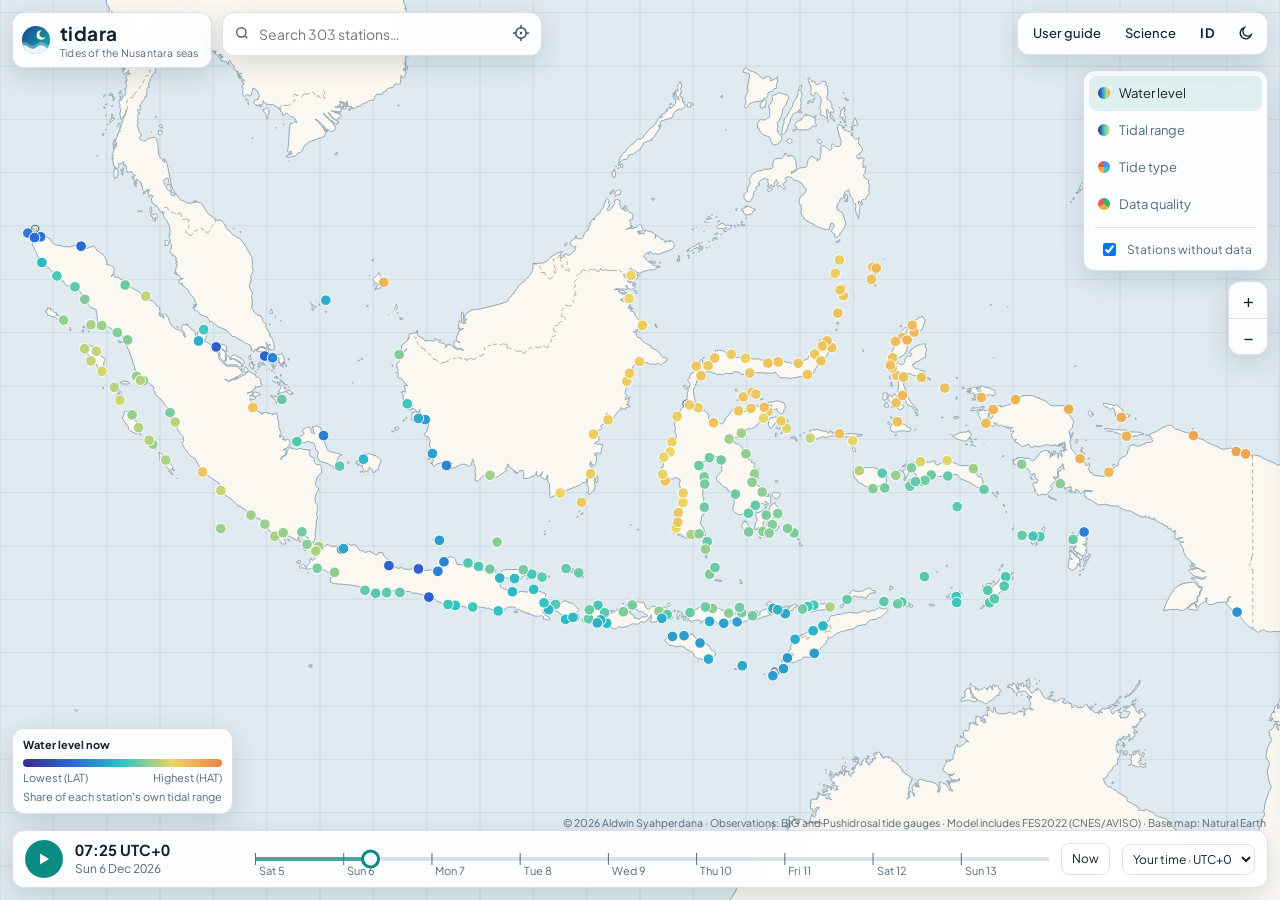
==== index.html @ 3667609e "Beta: Kuala Jelai position, river-mouth notes, beta banner - Kuala Jelai (KLJL): move from 8.287S 11" ====
<!DOCTYPE html>
<html lang="en">
<head>
<meta charset="utf-8">
<meta name="viewport" content="width=device-width, initial-scale=1, viewport-fit=cover">
<title>Tidara Tide Map</title>
<meta name="description" content="Tidara: interactive tide predictions for 303 Indonesian tide gauge stations.">
<link rel="icon" href="assets/logo.svg" type="image/svg+xml">
<script src="assets/prefs.js"></script>
<link rel="preconnect" href="https://fonts.googleapis.com">
<link rel="preconnect" href="https://fonts.gstatic.com" crossorigin>
<link href="https://fonts.googleapis.com/css2?family=Plus+Jakarta+Sans:wght@400;500;600;700&display=swap" rel="stylesheet">
<style>
:root {
  /* Sea chart in two lights: day (pale sea, warm paper land) and night (deep navy). Full-bleed map, floating glass
     controls, a right drawer (bottom sheet on phones) for the selected station, a timeline along the bottom edge. */
  --sea: #dfeaf1; --land: #fbf8f1; --coast: #93a9b6; --border: rgba(150,120,80,.6); --grid: rgba(60,90,110,.10);
  --glass: rgba(255,255,255,0.9); --ink: #13212b; --muted: #556b78; --line: rgba(60,90,110,0.18);
  --accent: #0b8c83; --accent-ink: #ffffff; --soft: rgba(11,140,131,.12); --field: rgba(255,255,255,.8);
  --label-bg: rgba(255,255,255,.86); --label-ink: #13212b; --mark-edge: rgba(255,255,255,.95); --hw: #1f6fd1; --lw: #c0621d;
  --menu: #ffffff; --shadow: 0 8px 26px rgba(30,60,80,.16);
  --font: "Plus Jakarta Sans", system-ui, -apple-system, "Segoe UI", Roboto, sans-serif;
  color-scheme: light;
}
:root[data-theme="dark"] {
  --sea: #071520; --land: #142430; --coast: #35525f; --border: rgba(160,140,110,.55); --grid: rgba(142,165,178,.08);
  --glass: rgba(10,24,34,0.86); --ink: #e6f0f4; --muted: #8ea5b2; --line: rgba(142,165,178,0.22);
  --accent: #45d0c3; --accent-ink: #062026; --soft: rgba(69,208,195,.15); --field: rgba(0,0,0,.25);
  --label-bg: rgba(7,21,32,.74); --label-ink: #e6f0f4; --mark-edge: rgba(7,21,32,.85); --hw: #7cc4ff; --lw: #f6a96b;
  --menu: #0d1d28; --shadow: 0 8px 30px rgba(0,0,0,.35);
  color-scheme: dark;
}
* { box-sizing: border-box; }
html, body { height: 100%; margin: 0; overflow: hidden; background: var(--sea); color: var(--ink); font: 14px/1.45 var(--font); -webkit-font-smoothing: antialiased; }
button, input, select { font: inherit; color: inherit; }
button { cursor: pointer; }
select option { background: var(--menu); color: var(--ink); }
:focus-visible { outline: 2px solid var(--accent); outline-offset: 2px; }
.num { font-variant-numeric: tabular-nums; }
#map { position: fixed; inset: 0; width: 100%; height: 100%; touch-action: none; cursor: grab; display: block; }
#map.drag { cursor: grabbing; }
.glass { background: var(--glass); backdrop-filter: blur(10px); -webkit-backdrop-filter: blur(10px); border: 1px solid var(--line); border-radius: 12px; box-shadow: var(--shadow); }

.top { position: fixed; top: calc(12px + env(safe-area-inset-top)); left: 12px; right: 12px; display: flex; gap: 10px; align-items: flex-start; pointer-events: none; z-index: 5; }
.top > * { pointer-events: auto; }
.brand { display: flex; align-items: center; gap: 9px; padding: 7px 12px 7px 8px; text-decoration: none; color: var(--ink); }
.brand img { width: 30px; height: 30px; }
.brand b { font-size: 19px; letter-spacing: .02em; font-weight: 700; }
.brand small { display: block; font-size: 10.5px; color: var(--muted); margin-top: -3px; letter-spacing: .02em; }
.search { position: relative; width: min(320px, 100%); }
.search input { width: 100%; padding: 11px 12px 11px 36px; border-radius: 12px; border: 1px solid var(--line); background: var(--glass); backdrop-filter: blur(10px); box-shadow: var(--shadow); }
.search > svg { position: absolute; left: 12px; top: 13px; opacity: .7; z-index: 1; pointer-events: none; }
.search input { padding-right: 42px; }
.cbtn { position: absolute; right: 6px; top: 6px; width: 30px; height: 30px; border: 0; border-radius: 8px; background: none; display: grid; place-items: center; color: var(--ink); opacity: .8; z-index: 2; }
.cbtn:hover, .cbtn[aria-expanded="true"] { background: var(--soft); opacity: 1; }
.coordbox { position: absolute; top: 46px; left: 0; width: min(350px, calc(100vw - 24px)); padding: 12px; z-index: 6; }
.coordbox[hidden] { display: none; }
.top.copen { z-index: 8; }
.chead { display: flex; align-items: center; gap: 8px; margin-bottom: 8px; } .chead b { font-size: 14px; }
.chead .x { width: 28px; height: 28px; font-size: 14px; }
.cseg { display: grid; grid-template-columns: repeat(4, 1fr); gap: 2px; padding: 3px; border-radius: 10px; background: var(--soft); margin-bottom: 8px; }
.cseg button { border: 0; background: none; padding: 6px 4px; border-radius: 7px; font-size: 12.5px; font-weight: 500; color: var(--ink); }
.cseg button.on { background: var(--glass); box-shadow: 0 1px 3px rgba(0,0,0,.15); font-weight: 600; }
.crow { display: grid; grid-template-columns: 82px 1fr; align-items: center; gap: 8px; margin: 6px 0; }
.crow > span { font-size: 12.5px; color: var(--muted); }
.crow input, .crow select { padding: 7px 8px; border-radius: 8px; border: 1px solid var(--line); background: var(--field); color: var(--ink); min-width: 0; font-variant-numeric: tabular-nums; }
.cparts { display: flex; align-items: center; gap: 4px; min-width: 0; } .cparts i { font-style: normal; color: var(--muted); }
#cPrev { margin: 8px 0 10px; line-height: 1.55; font-variant-numeric: tabular-nums; } #cPrev:empty { display: none; }
.cerr { color: #c0392b; } :root[data-theme="dark"] .cerr { color: #ff8f8f; }
.coordbox .btn { width: 100%; }
.results { position: absolute; top: 46px; left: 0; right: 0; max-height: 50vh; overflow: auto; padding: 4px; display: none; }
.results.show { display: block; }
.results button { display: flex; justify-content: space-between; gap: 8px; width: 100%; text-align: left; padding: 8px 10px; border: 0; background: none; border-radius: 8px; }
.results button:hover, .results button.on { background: var(--soft); }
.results small { color: var(--muted); white-space: nowrap; }
.spacer { flex: 1; }
.nav { display: flex; gap: 2px; padding: 4px; align-items: center; }
.nav a, .nav button { color: var(--ink); text-decoration: none; padding: 7px 11px; border-radius: 8px; font-weight: 500; font-size: 13px; border: 0; background: none; }
.nav a:hover, .nav button:hover { background: var(--soft); }
.nav .js-lang { font-weight: 700; letter-spacing: .04em; min-width: 38px; }
.nav .js-theme { display: grid; place-items: center; padding: 7px 9px; }

.layers { position: fixed; right: 12px; top: calc(70px + env(safe-area-inset-top)); display: flex; flex-direction: column; gap: 2px; padding: 5px; z-index: 4; transition: right .25s ease; }
.layers button { display: flex; align-items: center; gap: 9px; border: 0; background: none; padding: 8px 12px 8px 9px; border-radius: 8px; font-size: 13px; text-align: left; color: var(--muted); }
.layers button.on { color: var(--ink); background: var(--soft); }
.layers button i { width: 12px; height: 12px; border-radius: 50%; flex: none; }
.layers .sep { height: 1px; background: var(--line); margin: 4px 6px; }
.layers label { display: flex; align-items: center; gap: 8px; padding: 6px 10px; font-size: 12px; color: var(--muted); cursor: pointer; }
.zoom { position: fixed; right: 12px; display: flex; flex-direction: column; z-index: 4; overflow: hidden; transition: right .25s ease; }
.zoom button { width: 38px; height: 36px; border: 0; background: none; font-size: 18px; }
.zoom button + button { border-top: 1px solid var(--line); }
body.p-open .layers, body.p-open .zoom { right: 464px; }

.legend { position: fixed; left: 12px; bottom: calc(86px + env(safe-area-inset-bottom)); padding: 8px 10px; z-index: 4; font-size: 11px; min-width: 210px; }
.legend .ramp { height: 8px; border-radius: 4px; margin: 6px 0 3px; }
.legend .ends { display: flex; justify-content: space-between; color: var(--muted); gap: 8px; }
.legend .cats { display: grid; gap: 4px; margin-top: 6px; }
.legend .cats span { display: flex; align-items: center; gap: 7px; }
.legend .cats i { width: 10px; height: 10px; border-radius: 50%; }
.timeline { position: fixed; left: 12px; right: 12px; bottom: calc(12px + env(safe-area-inset-bottom)); display: flex; align-items: center; gap: 12px; padding: 9px 12px; z-index: 4; }
.play { width: 38px; height: 38px; border-radius: 50%; border: 0; background: var(--accent); color: var(--accent-ink); display: grid; place-items: center; flex: none; }
.tl-time { min-width: 168px; line-height: 1.2; }
.tl-time b { display: block; font-size: 15px; }
.tl-time span { color: var(--muted); font-size: 12px; }
.track { position: relative; flex: 1; height: 38px; touch-action: none; cursor: pointer; }
.track canvas { width: 100%; height: 100%; display: block; }
.tl-tz { border: 1px solid var(--line); background: transparent; border-radius: 8px; padding: 6px 6px; font-size: 12px; max-width: 190px; }
.now-btn { border: 1px solid var(--line); background: transparent; border-radius: 8px; padding: 6px 10px; font-size: 12px; }
.attrib { position: fixed; right: 14px; bottom: calc(70px + env(safe-area-inset-bottom)); font-size: 10.5px; color: var(--muted); z-index: 3; text-align: right; pointer-events: none; }
.tip { position: fixed; pointer-events: none; padding: 7px 10px; font-size: 12px; z-index: 6; display: none; white-space: nowrap; }
.tip b { display: block; font-size: 13px; }

.panel { position: fixed; top: calc(68px + env(safe-area-inset-top)); right: 12px; bottom: calc(76px + env(safe-area-inset-bottom)); width: 440px; z-index: 7; display: flex; flex-direction: column; transform: translateX(calc(100% + 24px)); transition: transform .25s ease; }
.panel.open { transform: none; }
.panel .grip { display: none; }
.p-head { padding: 14px 16px 10px; border-bottom: 1px solid var(--line); display: flex; gap: 10px; align-items: flex-start; }
.p-head h2 { margin: 0; font-size: 19px; line-height: 1.2; text-wrap: balance; }
.p-head .sub { color: var(--muted); font-size: 12.5px; margin-top: 2px; }
.chips { display: flex; flex-wrap: wrap; gap: 6px; margin-top: 8px; }
.chip { font-size: 11.5px; padding: 3px 8px; border-radius: 999px; border: 1px solid var(--line); color: var(--muted); }
.chip.g-A { color: #1a8a4d; border-color: rgba(26,138,77,.4); } .chip.g-B { color: #a07400; border-color: rgba(160,116,0,.4); } .chip.g-C { color: #c0392b; border-color: rgba(192,57,43,.4); }
:root[data-theme="dark"] .chip.g-A { color: #7ee2a8; } :root[data-theme="dark"] .chip.g-B { color: #f2cf6b; } :root[data-theme="dark"] .chip.g-C { color: #ff8f8f; }
.x { margin-left: auto; border: 0; background: var(--soft); width: 32px; height: 32px; border-radius: 8px; flex: none; font-size: 16px; }
.p-body { overflow: auto; padding: 12px 16px 18px; display: grid; gap: 14px; overscroll-behavior: contain; }
.card { border: 1px solid var(--line); border-radius: 10px; padding: 12px; background: color-mix(in srgb, var(--glass) 60%, transparent); }
.card h3 { margin: 0 0 8px; font-size: 12px; text-transform: uppercase; letter-spacing: .07em; color: var(--muted); font-weight: 600; }
.nowrow { display: grid; grid-template-columns: 1.1fr 1fr 1fr; gap: 10px; }
.big { font-size: 26px; font-weight: 700; line-height: 1.1; }
.lbl { font-size: 11.5px; color: var(--muted); }
.trend { font-size: 12px; color: var(--accent); }
.form { display: grid; grid-template-columns: 1fr 1fr; gap: 9px; }
.form label { display: grid; gap: 3px; font-size: 11.5px; color: var(--muted); }
.form input, .form select { width: 100%; padding: 7px 8px; border-radius: 8px; border: 1px solid var(--line); background: var(--field); color: var(--ink); }
.len { display: grid; grid-template-columns: 1fr 1.2fr; gap: 6px; }
.run { grid-column: 1 / -1; display: flex; gap: 8px; align-items: center; }
.btn { border: 0; border-radius: 9px; padding: 9px 14px; background: var(--accent); color: var(--accent-ink); font-weight: 600; }
.btn.ghost { background: transparent; color: var(--ink); border: 1px solid var(--line); font-weight: 500; }
.btn:disabled { opacity: .5; cursor: default; }
.hint { font-size: 11.5px; color: var(--muted); }
.prog { height: 4px; border-radius: 2px; background: var(--line); overflow: hidden; display: none; margin-top: 8px; }
.prog i { display: block; height: 100%; width: 0; background: var(--accent); transition: width .1s; }
.chart { position: relative; height: 230px; margin-top: 10px; touch-action: none; }
.chart canvas { width: 100%; height: 100%; display: block; }
.chart .cross { position: absolute; top: 4px; right: 6px; font-size: 11.5px; color: var(--muted); text-align: right; pointer-events: none; }
.stats { display: grid; grid-template-columns: repeat(3, 1fr); gap: 8px; margin-top: 10px; }
.stats div { font-size: 11.5px; color: var(--muted); }
.stats b { display: block; font-size: 14px; color: var(--ink); }
.tabs { display: flex; gap: 4px; margin: 12px 0 8px; }
.tabs button { border: 1px solid var(--line); background: none; border-radius: 8px; padding: 6px 10px; font-size: 12.5px; color: var(--muted); }
.tabs button.on { color: var(--ink); background: var(--soft); border-color: color-mix(in srgb, var(--accent) 45%, transparent); }
table { width: 100%; border-collapse: collapse; font-size: 12.5px; font-variant-numeric: tabular-nums; }
th, td { text-align: left; padding: 5px 6px; border-bottom: 1px solid var(--line); }
th { color: var(--muted); font-weight: 600; font-size: 11.5px; }
td.r, th.r { text-align: right; }
.hw { color: var(--hw); } .lw { color: var(--lw); }
.pager { display: flex; align-items: center; justify-content: space-between; gap: 8px; margin-top: 8px; font-size: 12px; color: var(--muted); }
.pager button { border: 1px solid var(--line); background: none; border-radius: 7px; padding: 4px 10px; }
.exports { display: flex; flex-wrap: wrap; gap: 8px; margin-top: 10px; }
.kv { display: grid; grid-template-columns: auto 1fr; gap: 4px 12px; font-size: 12.5px; }
.kv dt { color: var(--muted); } .kv dd { margin: 0; }
.foot { font-size: 11px; color: var(--muted); text-align: center; padding-top: 4px; }
.toast { position: fixed; left: 50%; top: calc(70px + env(safe-area-inset-top)); transform: translateX(-50%); padding: 9px 14px; z-index: 9; display: none; font-size: 13px; max-width: calc(100% - 24px); }

/* sea-point mode */
.conf { display: flex; gap: 10px; align-items: flex-start; padding: 10px 12px; border-radius: 10px; border: 1px solid var(--line); }
.conf .dot { width: 12px; height: 12px; border-radius: 50%; flex: none; margin-top: 4px; }
.conf.c-hi .dot { background: #0ca30c; } .conf.c-md .dot { background: #fab219; } .conf.c-lo .dot { background: #d03b3b; }
.conf.c-lo { border-color: rgba(208,59,59,.45); background: rgba(208,59,59,.06); }
.conf.c-md { border-color: rgba(250,178,25,.5); background: rgba(250,178,25,.07); }
.conf b { display: block; font-size: 13.5px; margin-bottom: 2px; }
.near:empty { display: none; }
.conf p { margin: 0; font-size: 12.5px; color: var(--muted); line-height: 1.45; }
.near { display: grid; gap: 6px; margin-top: 10px; }
.near .row { display: flex; align-items: center; gap: 10px; font-size: 12.5px; padding: 6px 8px; border: 1px solid var(--line); border-radius: 8px; }
.near .row span { flex: 1; min-width: 0; } .near .row small { color: var(--muted); display: block; }
.near .row button { border: 1px solid var(--line); background: none; border-radius: 7px; padding: 4px 10px; font-size: 12px; white-space: nowrap; }
.chip.c-hi { color: #0a7f0a; border-color: rgba(12,163,12,.45); } .chip.c-md { color: #9a6a00; border-color: rgba(250,178,25,.6); } .chip.c-lo { color: #c0392b; border-color: rgba(208,59,59,.5); }
:root[data-theme="dark"] .chip.c-hi { color: #7ee2a8; } :root[data-theme="dark"] .chip.c-md { color: #f2cf6b; } :root[data-theme="dark"] .chip.c-lo { color: #ff8f8f; }
.svx { display: grid; grid-template-columns: 1fr auto; gap: 8px; margin-top: 12px; align-items: end; }
.svx label { display: grid; gap: 3px; font-size: 11.5px; color: var(--muted); }
.svx select, .zgrid input { width: 100%; padding: 7px 8px; border-radius: 8px; border: 1px solid var(--line); background: var(--field); color: var(--ink); }
.zgrid { display: grid; grid-template-columns: repeat(5, minmax(0, 1fr)); gap: 6px; margin-top: 8px; }
.zgrid label { display: grid; gap: 3px; font-size: 11px; color: var(--muted); }
.warn-tz { color: #b06d00; } :root[data-theme="dark"] .warn-tz { color: #f2cf6b; }
@media (max-width: 760px) { .zgrid { grid-template-columns: repeat(2, minmax(0, 1fr)); } }

/* wide panel + quick nav */
.p-nav { flex: none; display: flex; gap: 4px; padding: 8px 16px; border-bottom: 1px solid var(--line); overflow-x: auto; scrollbar-width: none; }
.p-nav::-webkit-scrollbar { display: none; }
.p-nav button { border: 1px solid var(--line); background: none; border-radius: 999px; padding: 4px 11px; font-size: 12px; color: var(--muted); white-space: nowrap; }
.p-nav button:hover { color: var(--ink); background: var(--soft); }
.p-btns { margin-left: auto; display: flex; gap: 6px; flex: none; }
.p-btns .x { margin-left: 0; display: grid; place-items: center; }
.side { display: grid; gap: 14px; align-content: start; }
.cgrid { display: grid; gap: 0 18px; grid-template-columns: repeat(var(--ccols, 1), minmax(0, 1fr)); }
.cgrid table + table { margin-top: 0; }
.panel.wide { width: min(920px, calc(100vw - 24px)); }
.panel.wide .p-body { grid-template-columns: minmax(0, 1.15fr) minmax(0, 1fr); grid-template-areas: "conf conf" "now side" "pred side" "const const" "foot foot"; align-items: start; }
.panel.wide #cConf { grid-area: conf; } .panel.wide #cNow { grid-area: now; } .panel.wide #cPred { grid-area: pred; } .panel.wide .side { grid-area: side; }
.panel.wide #cConst { grid-area: const; } .panel.wide .foot { grid-area: foot; }
body.p-open.p-wide .layers, body.p-open.p-wide .zoom { right: calc(min(920px, 100vw - 24px) + 24px); }
#wideBtn { display: grid; }
@media (max-width: 1000px) { #wideBtn { display: none; } .panel.wide { width: 440px; } .panel.wide .p-body { grid-template-columns: 1fr; grid-template-areas: none; } .panel.wide .p-body > * { grid-area: auto !important; } body.p-open.p-wide .layers, body.p-open.p-wide .zoom { right: 464px; } }

@media (max-width: 760px) {
  .brand small, .nav a.hide-m { display: none; }
  .top { flex-wrap: wrap; }
  .search { order: 3; width: 100%; }
  body.p-open .layers { right: 12px; }
  .layers { top: auto; bottom: calc(150px + env(safe-area-inset-bottom)); }
  .layers button span, .layers label span { display: none; }
  .layers button { padding: 9px; } .layers label { padding: 6px 9px; }
  .zoom { display: none; }
  .legend { bottom: calc(80px + env(safe-area-inset-bottom)); min-width: 0; max-width: 62vw; }
  .timeline { gap: 8px; padding: 7px 9px; }
  .tl-time { min-width: 100px; } .tl-time b { font-size: 13px; }
  .tl-tz, .now-btn { display: none; }
  .attrib { display: none; }
  .panel, .panel.wide { left: 0; right: 0; width: auto; top: auto; bottom: 0; height: 72%; border-radius: 16px 16px 0 0; transform: translateY(105%); }
  .panel .grip { display: block; width: 44px; height: 5px; border-radius: 3px; background: var(--line); margin: 8px auto 0; }
  .big { font-size: 22px; }
}
@media (prefers-reduced-motion: reduce) { .panel, .layers, .zoom { transition: none; } }
</style>
</head>
<body>
<canvas id="map" aria-label="Map of Indonesian tide stations"></canvas>

<div class="top">
  <a class="brand glass" href="index.html" title="Tidara">
    <img src="assets/logo.svg" alt="">
    <div><b>tidara</b><small data-i18n="tagline"></small></div>
  </a>
  <div class="search">
    <svg width="16" height="16" viewBox="0 0 24 24" fill="none" stroke="currentColor" stroke-width="2.2"><circle cx="11" cy="11" r="7"/><path d="m20 20-3.5-3.5"/></svg>
    <input id="q" type="search" autocomplete="off">
    <button class="cbtn" id="coordBtn" type="button" aria-expanded="false" aria-controls="coordBox"><svg width="18" height="18" viewBox="0 0 24 24" fill="none" stroke="currentColor" stroke-width="2" stroke-linecap="round"><circle cx="12" cy="12" r="7"/><circle cx="12" cy="12" r="1.6" fill="currentColor" stroke="none"/><path d="M12 2v3M12 19v3M2 12h3M19 12h3"/></svg></button>
    <div class="results glass" id="results"></div>
    <div class="coordbox glass" id="coordBox" role="dialog" aria-labelledby="cTitle" hidden>
      <div class="chead"><b id="cTitle" data-i18n="coordTitle"></b><button class="x" id="cX" type="button" aria-label="Close">✕</button></div>
      <div class="cseg" role="radiogroup"><button type="button" role="radio" data-cf="DD" data-i18n="cDD"></button><button type="button" role="radio" data-cf="DDM" data-i18n="cDDM"></button><button type="button" role="radio" data-cf="DMS" data-i18n="cDMS"></button><button type="button" role="radio" data-cf="UTM">UTM</button></div>
      <div id="cFields"></div>
      <div class="hint" id="cPrev" aria-live="polite"></div>
      <button class="btn" id="cGo" type="button" data-i18n="cGo" disabled></button>
    </div>
  </div>
  <div class="spacer"></div>
  <nav class="nav glass">
    <a href="guide.html" data-i18n="guide"></a>
    <a href="science.html" class="hide-m" data-i18n="science"></a>
    <button class="js-lang" type="button">ID</button>
    <button class="js-theme" type="button"></button>
  </nav>
</div>

<div class="layers glass" id="layers" role="radiogroup"></div>
<div class="zoom glass" id="zoomctl"><button id="zin">+</button><button id="zout">−</button></div>
<div class="legend glass" id="legend"></div>
<div class="attrib" data-i18n="attrib"></div>

<div class="timeline glass">
  <button class="play" id="play"><svg id="playicon" width="14" height="14" viewBox="0 0 14 14"><path d="M3 1.5v11l9-5.5z" fill="currentColor"/></svg></button>
  <div class="tl-time num"><b id="tlTime">—</b><span id="tlDate">—</span></div>
  <div class="track" id="track"><canvas id="trackc"></canvas></div>
  <button class="now-btn" id="nowbtn" data-i18n="now"></button>
  <select class="tl-tz" id="tz"></select>
</div>

<div class="tip glass" id="tip"></div>
<div class="toast glass" id="toast" role="status"></div>

<aside class="panel glass" id="panel">
  <div class="grip"></div>
  <div class="p-head">
    <div style="min-width:0">
      <h2 id="pName"></h2>
      <div class="sub" id="pSub"></div>
      <div class="chips" id="pChips"></div>
    </div>
    <div class="p-btns"><button class="x" id="wideBtn" type="button" aria-pressed="false"></button><button class="x" id="pClose" type="button">✕</button></div>
  </div>
  <nav class="p-nav" id="pNav">
    <button type="button" data-go="cPred" data-i18n="prediction"></button>
    <button type="button" data-go="cLevels" data-i18n="levels"></button>
    <button type="button" data-go="cConst" data-i18n="constants"></button>
    <button type="button" data-go="cInfo" data-i18n="station"></button>
  </nav>
  <div class="p-body" id="pBody">
    <section class="card" id="cConf" hidden>
      <div class="conf" id="confBox"><i class="dot"></i><div><b id="confT"></b><p id="confP"></p></div></div>
      <div class="near" id="nearList"></div>
    </section>
    <section class="card" id="cNow">
      <h3 data-i18n="atTime"></h3>
      <div class="nowrow">
        <div><div class="lbl" data-i18n="waterLevel"></div><div class="big num" id="nowH">—</div><div class="trend" id="nowTrend"></div></div>
        <div><div class="lbl" data-i18n="nextHW"></div><div class="num" id="nextHW">—</div></div>
        <div><div class="lbl" data-i18n="nextLW"></div><div class="num" id="nextLW">—</div></div>
      </div>
    </section>

    <section class="card" id="cPred">
      <h3 data-i18n="prediction"></h3>
      <form class="form" id="pf">
        <label for="fStart"><span data-i18n="start"></span><input type="datetime-local" id="fStart" step="60"></label>
        <label for="fLen"><span data-i18n="length"></span>
          <span class="len"><input type="number" id="fLen" min="1" step="1" value="3"><select id="fUnit"><option value="h"></option><option value="d" selected></option><option value="m"></option><option value="y"></option></select></span>
        </label>
        <label for="fStep"><span data-i18n="interval"></span><select id="fStep"><option value="1"></option><option value="5"></option><option value="10" selected></option><option value="15"></option><option value="30"></option><option value="60"></option></select></label>
        <label for="fTz"><span data-i18n="timeZone"></span><select id="fTz"></select></label>
        <label for="fDatum" style="grid-column:1/-1"><span data-i18n="heights"></span><select id="fDatum"><option value="LAT"></option><option value="MSL"></option><option value="HAT"></option></select></label>
        <div class="run"><button class="btn" id="fRun" type="submit" data-i18n="predict"></button><span class="hint" id="fHint"></span></div>
      </form>
      <div class="prog" id="prog"><i></i></div>
      <div id="out" hidden>
        <div class="stats num" id="stats"></div>
        <div class="chart" id="chartbox"><canvas id="chart"></canvas><div class="cross num" id="cross"></div></div>
        <div class="hint" data-i18n="chartHint"></div>
        <div class="tabs" role="tablist"><button class="on" data-tab="ext" role="tab" data-i18n="tabExt"></button><button data-tab="ser" role="tab" data-i18n="tabSer"></button></div>
        <div id="tbl"></div>
        <div class="pager" id="pager"></div>
        <div class="exports">
          <button class="btn ghost" id="dlExt" type="button" data-i18n="dlExt"></button>
          <button class="btn ghost" id="dlSer" type="button" data-i18n="dlSer"></button>
          <button class="btn ghost" id="cpExt" type="button" data-i18n="cpExt"></button>
        </div>
        <div class="svx">
          <label for="svFmt"><span data-i18n="svTitle"></span><select id="svFmt">
            <option value="npt"></option><option value="wsv"></option><option value="tid"></option><option value="zdf"></option><option value="hyp"></option><option value="qtd"></option></select></label>
          <button class="btn ghost" id="svGo" type="button" data-i18n="svGo"></button>
        </div>
        <div id="zdfBox" hidden>
          <div class="hint" id="zdfHint"></div>
          <div class="zgrid">
            <label><span data-i18n="zN"></span><input type="number" id="zN" step="0.001"></label>
            <label><span data-i18n="zS"></span><input type="number" id="zS" step="0.001"></label>
            <label><span data-i18n="zW"></span><input type="number" id="zW" step="0.001"></label>
            <label><span data-i18n="zE"></span><input type="number" id="zE" step="0.001"></label>
            <label><span data-i18n="zSize"></span><input type="number" id="zSize" min="0.5" step="0.5" value="10"></label>
          </div>
        </div>
        <div class="hint" id="svHint"></div>
      </div>
    </section>

    <div class="side">
      <section class="card" id="cInfo"><h3 data-i18n="station"></h3><dl class="kv" id="pInfo"></dl></section>
      <section class="card" id="cLevels"><h3 data-i18n="levels"></h3><table id="pDatums"></table></section>
    </div>
    <section class="card" id="cConst">
      <h3 data-i18n="constants"></h3>
      <div class="cgrid" id="pConst"></div>
      <div class="exports"><button class="btn ghost" id="moreConst" type="button"></button></div>
    </section>
    <div class="foot" data-i18n="foot"></div>
  </div>
</aside>

<script src="assets/tidara-data.js"></script>
<script src="assets/basemap.js"></script>
<script src="assets/tide-engine.js"></script>
<script src="assets/model/meta.js"></script>
<script>
"use strict";
const DB = window.TIDARA_DB, E = window.TidaraEngine, PR = window.TidaraPrefs;
const ST = DB.stations, NODATA = DB.nodata.filter((s) => s.lat != null);
const byCode = Object.fromEntries(ST.map((s) => [s.code, s]));
const $ = (id) => document.getElementById(id);
const HOUR = 3600000, DAY = 86400000, dpr = () => Math.min(window.devicePixelRatio || 1, 2);

/* ---------- language ---------- */
const I18N = {
  en: {
    tagline: "Tides of the Nusantara seas", guide: "User guide", science: "Science", search: "Search 303 stations…", noMatch: "No station matches “{q}”.",
    attrib: "© 2026 Aldwin Syahperdana · Observations: BIG and Pushidrosal tide gauges · Model includes FES2022 (CNES/AVISO) · Base map: Natural Earth",
    now: "Now", play: "Play timeline", pause: "Pause timeline", mapTz: "Map time zone", zin: "Zoom in", zout: "Zoom out",
    lyr_level: "Water level", lyr_range: "Tidal range", lyr_type: "Tide type", lyr_grade: "Data quality", noData: "Stations without data", layerGroup: "Map layer",
    legLevel: "Water level now", legLow: "Lowest (LAT)", legHigh: "Highest (HAT)", legShare: "Share of each station's own tidal range",
    legRange: "Tidal range (HAT − LAT)", legType: "Tide type", legGrade: "Data quality grade",
    gA: "A · ≥ 1 year, ≥ 95% skill", gB: "B · good, shorter or 90–95%", gC: "C · use with care",
    T_Semidiurnal: "Semidiurnal", "T_Mixed, mainly semidiurnal": "Mixed, mainly semidiurnal", "T_Mixed, mainly diurnal": "Mixed, mainly diurnal", T_Diurnal: "Diurnal",
    aboveLAT: "m above LAT", relMSL: "m rel. MSL", rising: "rising", falling: "falling", grade: "Grade", skill: "skill", range: "Range",
    atTime: "At the selected time", waterLevel: "Water level", nextHW: "Next high water", nextLW: "Next low water",
    prediction: "Tide prediction", start: "Start", length: "Length", u_h: "hours", u_d: "days", u_m: "months", u_y: "years",
    interval: "Interval", min1: "1 minute", minN: "{n} minutes", hour1: "1 hour", timeZone: "Time zone", heights: "Heights",
    hLAT: "metres above LAT (chart datum)", hMSL: "metres relative to mean sea level", hHAT: "metres relative to HAT (0 = highest tide, below is negative)", relHAT: "m rel. HAT", predict: "Predict tides",
    chartHint: "Drag to pan, scroll or pinch to zoom, double-click to reset.", tabExt: "High & low waters", tabSer: "Time series",
    dlExt: "Download high/low CSV", dlSer: "Download series CSV", cpExt: "Copy high/low",
    station: "Station", levels: "Tidal levels", constants: "Harmonic constants", widePanel: "Wider panel", narrowPanel: "Narrow panel", showAll: "Show all {n} constituents", show10: "Show the 10 largest",
    foot: "© 2026 Aldwin Syahperdana · Tidara. Astronomical tide only: weather can raise or lower the sea by tens of centimetres.",
    location: "Location", position: "Position", localTime: "Local time", record: "Record", accuracy: "Accuracy", tideType: "Tide type",
    recordTxt: "{a} to {b} · {n} clean days", accTxt: "{p}% of variance on unseen data · RMSE {r} cm", notTested: "not tested (record too short)", na: "not available",
    level: "Level", aboveLATh: "above LAT", relMSLh: "rel. MSL", constituent: "Constituent", speed: "Speed °/h", amp: "Amplitude m", phase: "Phase °",
    d_HAT: "Highest astronomical tide", d_MHWS: "Mean high water springs", d_MHWN: "Mean high water neaps", d_MSL: "Mean sea level", d_MLWN: "Mean low water neaps", d_MLWS: "Mean low water springs", d_LAT: "Lowest astronomical tide",
    period: "Period", highest: "Highest", lowest: "Lowest", nHW: "High waters", nLW: "Low waters", points: "Data points", years: "{n} years", days: "{n} days", hours: "{n} hours",
    date: "Date", time: "Time", dateTime: "Date and time", high: "High", low: "Low",
    first: "« First", prev: "‹ Prev", next: "Next ›", last: "Last »", pageOf: "Page {a} of {b}",
    chooseStart: "Choose a start date and time.", autoStep: "Interval set to {n} min so the series stays under 6 million points.", mpts: "{n} M points…",
    saved: "Saved {f}.", tooLarge: "File too large here: try a 1-hour interval or the high/low table.", dlUnavail: "Download unavailable here. Use Copy instead.",
    downloading: "Downloading {f} ({s} MB).", dlFail: "Download failed: {e}", tooBigCopy: "Too large to copy. Use Download instead.", copied: "Copied {n} high and low waters.", copyBlocked: "Copy was blocked by the browser.",
    yourTime: "Your time", stationZone: "station", close: "Close station panel", panelLbl: "Station details", mapLbl: "Map of Indonesian tide stations",
    csvTitle: "Tidara tide prediction", csvAstro: "astronomical tide only", csvTimes: "times", csvDate: "date_time", csvType: "type", csvHLAT: "height_m_above_LAT", csvHMSL: "height_m_rel_MSL", csvHHAT: "height_m_rel_HAT", csvHW: "HW", csvLW: "LW",
    seaPoint: "Sea point", modelName: "Tidara Indonesian tide model v1.0", modelChip: "Model prediction", model: "Model", modelTxt: "EOT20 + GOT5.5/5.6 + FES2022 ensemble, corrected with BIG and Pushidrosal tide gauges",
    estAcc: "Estimated accuracy", estAccTxt: "about ±{r} cm RMS (astronomical tide)", disagree: "Model disagreement", seasonal: "Seasonal terms", seasonalTxt: "Sa/Ssa taken from {s}",
    confHi: "High confidence", confMd: "Medium confidence", confLo: "Low confidence — use at your own risk",
    confHiP: "The model should be within about ±{r} cm (RMS) here. Open water with good model agreement.",
    confMdP: "Estimated error about ±{r} cm (RMS). Fine for planning; check against a nearby station when accuracy matters.",
    confLoP: "Estimated error ±{r} cm (RMS) or more. Bays, river mouths and narrow straits here are smaller than the model grid. For survey work use a station in the same waters, or install a temporary gauge.",
    nearTitle: "Nearest stations by sea distance", useSt: "Use this station", seaKm: "{d} km by sea", tapSea: "Tap on the sea to get a model prediction for that point.", noModel: "No model data here.", loadingModel: "Loading model…",
    svTitle: "Survey software file", svGo: "Download", fmt_npt: "EIVA NaviPac (.npt)", fmt_wsv: "EIVA (.wsv)", fmt_tid: "CARIS HIPS (.tid)", fmt_zdf: "CARIS tide zones (.zdf + .tid, zip)", fmt_hyp: "HYPACK Manual Tides import (.txt)", fmt_qtd: "Qinsy tide data (.qtd)",
    svUtc: "Times are written in {z}. Survey software usually expects UTC: choose UTC in Time zone above and predict again.", svOk: "Times in UTC. Heights {u}, positive up.",
    svHyp: "Import in HYPACK Manual Tides (tab-delimited, DD/MM/YYYY), then save the .TID with Invert Tides on.",
    svQtd: "Qinsy .qtd: times are stored in UTC automatically, whatever time zone you chose. Heights are relative to MSL; MSL above LAT (Z0 = {z} m) and the M2, S2, K1, O1 constants are stored in the station block. Station name: \"{n}\" (Qinsy files use 12 characters). New format: check the first file in Qinsy before survey use.",
    coordBtn: "Enter coordinates", coordTitle: "Go to coordinates", cDD: "D.d°", cDDM: "D° M.m′", cDMS: "D° M′ S″", cDDt: "Decimal degrees", cDDMt: "Degrees and decimal minutes", cDMSt: "Degrees, minutes and seconds", cUTMt: "UTM easting and northing", cLat: "Latitude", cLon: "Longitude",
    cZone: "Zone", cHemi: "Hemisphere", cE: "Easting (m)", cN: "Northing (m)", cGo: "Predict at this point", cIs: "Same point:",
    cDDhint: "South and west are negative, e.g. -6.175392 and 106.827153. WGS 84.", cUTMhint: "WGS 84. Indonesia is in zones 46 to 54; northings south of the equator include the 10,000,000 m false northing.",
    eLat: "Latitude must be between -90 and 90.", eLon: "Longitude must be between -180 and 180.", eDeg: "Degrees must be whole numbers in range (decimals only in the last field).", eMin: "Minutes must be 0 to 59.999.", eSec: "Seconds must be 0 to 59.99.",
    eE: "Easting must be between 100,000 and 900,000 m.", eN: "Northing must be between 0 and 10,000,000 m.",
    cLand: "No model data at this point: it is on land or too close to the coast for the model grid. Try a point a little further offshore, or use a nearby station.",
    cGoTo: "Go to {p}", posAlt: "Other formats",
    n_RIV_t: "River-mouth gauge: the tide here differs from the open sea",
    n_RIV_p: "This gauge is in a river or estuary, not on the open coast. The tide here can be smaller and later than at sea, and river flow can hold up low waters, most of all in the rainy season. Predictions from this station suit this site (tested error {r} cm), but not the open sea nearby: for that, tap the sea instead.",
    stnRiver: "River mouth", n_LIAT_t: "River-mouth gauge: expect errors of 15–30 cm",
    n_LIAT_p: "This gauge is in a river mouth, not the open sea. The tide here is damped and about an hour late, and low waters are held up, most strongly from December to March, when the tide can drop to a third of the open-sea tide. Predictions from this station are off by about 11 cm (RMS) in the dry season and 16 cm in the wet season, sometimes 30 cm or more around low water. For work offshore, tap the sea instead; for low-water work in the harbour, use a local tide gauge.",
    zN: "North (°)", zS: "South (°)", zW: "West (°)", zE: "East (°)", zSize: "Zone size (km)",
    zStation: "Zones around this station: one .tid from the station, with time and range corrections per zone taken from the model.",
    zPoint: "Each zone gets its own predicted .tid from the model (time correction 0, range ratio 1.00).",
    zTooMany: "Too many zones ({n}). Make the area smaller or the zones bigger (max 80).", zTooBig: "Too much data for zones: shorten the period or use a longer interval.", zNone: "No sea inside that area.",
    fileHL: "highlow", fileSer: "series",
  },
  id: {
    tagline: "Pasang surut laut Nusantara", guide: "Panduan", science: "Sains", search: "Cari 303 stasiun…", noMatch: "Tidak ada stasiun yang cocok dengan “{q}”.",
    attrib: "© 2026 Aldwin Syahperdana · Data pengamatan: stasiun pasut BIG dan Pushidrosal · Model memakai FES2022 (CNES/AVISO) · Peta dasar: Natural Earth",
    now: "Sekarang", play: "Putar lini waktu", pause: "Jeda lini waktu", mapTz: "Zona waktu peta", zin: "Perbesar", zout: "Perkecil",
    lyr_level: "Muka air", lyr_range: "Tunggang pasut", lyr_type: "Tipe pasut", lyr_grade: "Kualitas data", noData: "Stasiun tanpa data", layerGroup: "Lapisan peta",
    legLevel: "Muka air saat ini", legLow: "Terendah (LAT)", legHigh: "Tertinggi (HAT)", legShare: "Persentase dari tunggang pasut tiap stasiun",
    legRange: "Tunggang pasut (HAT − LAT)", legType: "Tipe pasut", legGrade: "Kelas kualitas data",
    gA: "A · ≥ 1 tahun, akurasi ≥ 95%", gB: "B · baik, lebih pendek atau 90–95%", gC: "C · gunakan dengan hati-hati",
    T_Semidiurnal: "Harian ganda", "T_Mixed, mainly semidiurnal": "Campuran condong harian ganda", "T_Mixed, mainly diurnal": "Campuran condong harian tunggal", T_Diurnal: "Harian tunggal",
    aboveLAT: "m di atas LAT", relMSL: "m thd MSL", rising: "naik", falling: "turun", grade: "Kelas", skill: "akurasi", range: "Tunggang",
    atTime: "Pada waktu terpilih", waterLevel: "Muka air", nextHW: "Air tinggi berikutnya", nextLW: "Air rendah berikutnya",
    prediction: "Prediksi pasang surut", start: "Mulai", length: "Durasi", u_h: "jam", u_d: "hari", u_m: "bulan", u_y: "tahun",
    interval: "Interval", min1: "1 menit", minN: "{n} menit", hour1: "1 jam", timeZone: "Zona waktu", heights: "Ketinggian",
    hLAT: "meter di atas LAT (datum peta)", hMSL: "meter terhadap muka laut rata-rata", hHAT: "meter terhadap HAT (0 = pasang tertinggi, di bawahnya negatif)", relHAT: "m thd HAT", predict: "Hitung prediksi",
    chartHint: "Geser untuk memindah, gulir atau cubit untuk memperbesar, klik dua kali untuk mengatur ulang.", tabExt: "Air tinggi & rendah", tabSer: "Deret waktu",
    dlExt: "Unduh CSV tinggi/rendah", dlSer: "Unduh CSV deret waktu", cpExt: "Salin tinggi/rendah",
    station: "Stasiun", levels: "Elevasi pasut", constants: "Konstanta harmonik", widePanel: "Panel lebar", narrowPanel: "Panel sempit", showAll: "Tampilkan semua {n} komponen", show10: "Tampilkan 10 terbesar",
    foot: "© 2026 Aldwin Syahperdana · Tidara. Hanya pasut astronomis: cuaca dapat menaikkan atau menurunkan muka laut puluhan sentimeter.",
    location: "Lokasi", position: "Posisi", localTime: "Waktu setempat", record: "Rekaman", accuracy: "Akurasi", tideType: "Tipe pasut",
    recordTxt: "{a} s.d. {b} · {n} hari data bersih", accTxt: "{p}% varians pada data uji · RMSE {r} cm", notTested: "tidak diuji (rekaman terlalu pendek)", na: "tidak tersedia",
    level: "Elevasi", aboveLATh: "di atas LAT", relMSLh: "thd MSL", constituent: "Komponen", speed: "Kecepatan °/jam", amp: "Amplitudo m", phase: "Fase °",
    d_HAT: "Air tertinggi astronomis", d_MHWS: "Rata-rata air tinggi purnama", d_MHWN: "Rata-rata air tinggi perbani", d_MSL: "Muka laut rata-rata", d_MLWN: "Rata-rata air rendah perbani", d_MLWS: "Rata-rata air rendah purnama", d_LAT: "Air terendah astronomis",
    period: "Periode", highest: "Tertinggi", lowest: "Terendah", nHW: "Air tinggi", nLW: "Air rendah", points: "Titik data", years: "{n} tahun", days: "{n} hari", hours: "{n} jam",
    date: "Tanggal", time: "Jam", dateTime: "Tanggal dan jam", high: "Tinggi", low: "Rendah",
    first: "« Awal", prev: "‹ Sebelumnya", next: "Berikutnya ›", last: "Akhir »", pageOf: "Halaman {a} dari {b}",
    chooseStart: "Pilih tanggal dan jam mulai.", autoStep: "Interval diubah ke {n} menit agar deret tetap di bawah 6 juta titik.", mpts: "{n} juta titik…",
    saved: "{f} tersimpan.", tooLarge: "Berkas terlalu besar: coba interval 1 jam atau tabel tinggi/rendah.", dlUnavail: "Unduhan tidak tersedia di sini. Gunakan Salin.",
    downloading: "Mengunduh {f} ({s} MB).", dlFail: "Unduhan gagal: {e}", tooBigCopy: "Terlalu besar untuk disalin. Gunakan Unduh.", copied: "{n} air tinggi dan rendah disalin.", copyBlocked: "Penyalinan diblokir oleh peramban.",
    yourTime: "Waktu Anda", stationZone: "stasiun", close: "Tutup panel stasiun", panelLbl: "Rincian stasiun", mapLbl: "Peta stasiun pasang surut Indonesia",
    csvTitle: "Prediksi pasang surut Tidara", csvAstro: "hanya pasut astronomis", csvTimes: "waktu", csvDate: "tanggal_waktu", csvType: "jenis", csvHLAT: "tinggi_m_di_atas_LAT", csvHMSL: "tinggi_m_thd_MSL", csvHHAT: "tinggi_m_thd_HAT", csvHW: "Tinggi", csvLW: "Rendah",
    seaPoint: "Titik laut", modelName: "Model pasut Indonesia Tidara v1.0", modelChip: "Prediksi model", model: "Model", modelTxt: "Ensembel EOT20 + GOT5.5/5.6 + FES2022, dikoreksi dengan stasiun pasut BIG dan Pushidrosal",
    estAcc: "Perkiraan akurasi", estAccTxt: "sekitar ±{r} cm RMS (pasut astronomis)", disagree: "Selisih antarmodel", seasonal: "Komponen musiman", seasonalTxt: "Sa/Ssa diambil dari {s}",
    confHi: "Keyakinan tinggi", confMd: "Keyakinan sedang", confLo: "Keyakinan rendah — risiko ditanggung pengguna",
    confHiP: "Model di sini diperkirakan dalam ±{r} cm (RMS). Perairan terbuka dengan kesesuaian model yang baik.",
    confMdP: "Perkiraan galat sekitar ±{r} cm (RMS). Cukup untuk perencanaan; bandingkan dengan stasiun terdekat bila akurasi penting.",
    confLoP: "Perkiraan galat ±{r} cm (RMS) atau lebih. Teluk, muara sungai dan selat sempit di sini lebih kecil dari grid model. Untuk survei, gunakan stasiun di perairan yang sama atau pasang palem/tide gauge sementara.",
    nearTitle: "Stasiun terdekat menurut jarak laut", useSt: "Pakai stasiun ini", seaKm: "{d} km lewat laut", tapSea: "Ketuk laut untuk mendapatkan prediksi model di titik itu.", noModel: "Tidak ada data model di sini.", loadingModel: "Memuat model…",
    svTitle: "Berkas perangkat lunak survei", svGo: "Unduh", fmt_npt: "EIVA NaviPac (.npt)", fmt_wsv: "EIVA (.wsv)", fmt_tid: "CARIS HIPS (.tid)", fmt_zdf: "Zona pasut CARIS (.zdf + .tid, zip)", fmt_hyp: "Impor HYPACK Manual Tides (.txt)", fmt_qtd: "Data pasut Qinsy (.qtd)",
    svUtc: "Waktu ditulis dalam {z}. Perangkat lunak survei umumnya memakai UTC: pilih UTC pada Zona waktu di atas lalu prediksi ulang.", svOk: "Waktu dalam UTC. Tinggi {u}, positif ke atas.",
    svHyp: "Impor di HYPACK Manual Tides (dipisah tab, DD/MM/YYYY), lalu simpan .TID dengan Invert Tides aktif.",
    svQtd: "Qinsy .qtd: waktu otomatis disimpan dalam UTC, apa pun zona waktu yang dipilih. Tinggi relatif terhadap MSL; MSL di atas LAT (Z0 = {z} m) serta konstanta M2, S2, K1, O1 disimpan di blok stasiun. Nama stasiun: \"{n}\" (berkas Qinsy memakai 12 karakter). Format baru: periksa berkas pertama di Qinsy sebelum dipakai untuk survei.",
    coordBtn: "Masukkan koordinat", coordTitle: "Ke koordinat", cDD: "D.d°", cDDM: "D° M.m′", cDMS: "D° M′ S″", cDDt: "Derajat desimal", cDDMt: "Derajat dan menit desimal", cDMSt: "Derajat, menit dan detik", cUTMt: "Easting dan northing UTM", cLat: "Lintang", cLon: "Bujur",
    cZone: "Zona", cHemi: "Belahan", cE: "Easting (m)", cN: "Northing (m)", cGo: "Prediksi di titik ini", cIs: "Titik yang sama:",
    cDDhint: "Selatan dan barat bernilai negatif, mis. -6,175392 dan 106,827153. WGS 84.", cUTMhint: "WGS 84. Indonesia berada di zona 46 sampai 54; northing di selatan khatulistiwa sudah termasuk false northing 10.000.000 m.",
    eLat: "Lintang harus antara -90 dan 90.", eLon: "Bujur harus antara -180 dan 180.", eDeg: "Derajat harus bilangan bulat dalam rentang (desimal hanya di kolom terakhir).", eMin: "Menit harus 0 sampai 59,999.", eSec: "Detik harus 0 sampai 59,99.",
    eE: "Easting harus antara 100.000 dan 900.000 m.", eN: "Northing harus antara 0 dan 10.000.000 m.",
    cLand: "Tidak ada data model di titik ini: berada di darat atau terlalu dekat pantai untuk grid model. Coba titik sedikit lebih ke laut, atau gunakan stasiun terdekat.",
    cGoTo: "Ke {p}", posAlt: "Format lain",
    n_RIV_t: "Stasiun di muara sungai: pasut di sini berbeda dari laut terbuka",
    n_RIV_p: "Stasiun ini berada di sungai atau muara, bukan di pantai terbuka. Pasut di sini bisa lebih kecil dan lebih lambat daripada di laut, dan aliran sungai bisa menahan air rendah, terutama pada musim hujan. Prediksi stasiun ini cocok untuk lokasi ini (galat uji {r} cm), tetapi tidak untuk laut terbuka di sekitarnya: untuk itu, ketuk titik di laut.",
    stnRiver: "Muara sungai", n_LIAT_t: "Stasiun di muara sungai: galat 15–30 cm",
    n_LIAT_p: "Stasiun ini berada di muara sungai, bukan di laut terbuka. Pasut di sini teredam dan terlambat sekitar satu jam, dan air rendah tertahan, paling kuat pada Desember sampai Maret, ketika pasut bisa tinggal sepertiga dari pasut laut terbuka. Prediksi stasiun ini meleset sekitar 11 cm (RMS) pada musim kemarau dan 16 cm pada musim hujan, kadang 30 cm atau lebih di sekitar air rendah. Untuk pekerjaan di lepas pantai, ketuk laut; untuk pekerjaan saat air rendah di pelabuhan, gunakan palem/tide gauge setempat.",
    zN: "Utara (°)", zS: "Selatan (°)", zW: "Barat (°)", zE: "Timur (°)", zSize: "Ukuran zona (km)",
    zStation: "Zona di sekitar stasiun ini: satu .tid dari stasiun, dengan koreksi waktu dan rasio tunggang per zona dari model.",
    zPoint: "Setiap zona mendapat .tid prediksi model sendiri (koreksi waktu 0, rasio tunggang 1,00).",
    zTooMany: "Zona terlalu banyak ({n}). Perkecil area atau perbesar zona (maks. 80).", zTooBig: "Data zona terlalu besar: perpendek periode atau perbesar interval.", zNone: "Tidak ada laut di area itu.",
    fileHL: "tinggi-rendah", fileSer: "deret-waktu",
  },
};
const t = (k, v) => { let s = (I18N[PR.lang] && I18N[PR.lang][k]) ?? I18N.en[k] ?? k; if (v) for (const n in v) s = s.replace("{" + n + "}", v[n]); return s; };
const ID = () => PR.lang === "id";
const nf = (v, d = 2) => (v == null || isNaN(v)) ? "—" : (ID() ? v.toFixed(d).replace(".", ",") : v.toFixed(d));
const nint = (v) => v.toLocaleString(ID() ? "id-ID" : "en-US");
const typeName = (s) => t("T_" + s);

/* ---------- time zones: "local" = the viewer's own zone (follows daylight saving), or a fixed UTC offset ---------- */
const USER_TZ = (() => { try { return Intl.DateTimeFormat().resolvedOptions().timeZone || ""; } catch (e) { return ""; } })();
const offH = (ms, tz) => tz === "local" ? -new Date(ms).getTimezoneOffset() / 60 : +tz;
const offStr = (h) => { const s = h < 0 ? "−" : "+", a = Math.abs(h), m = Math.round((a % 1) * 60); return `UTC${s}${Math.floor(a)}${m ? ":" + String(m).padStart(2, "0") : ""}`; };
const INDO = { 7: "WIB", 8: "WITA", 9: "WIT" };
function zoneAbbr(ms, tz) {
  const h = offH(ms, tz);
  if (tz !== "local") return INDO[h] || (h === 0 ? "UTC" : offStr(h));
  if (/^Asia\/(Jakarta|Pontianak|Makassar|Jayapura)$/.test(USER_TZ) && INDO[h]) return INDO[h];
  return offStr(h);
}
function tzOptions(stTz) {
  const now = Date.now(), loc = offH(now, "local");
  const o = [["local", `${t("yourTime")} · ${zoneAbbr(now, "local")}${INDO[loc] ? " (" + offStr(loc) + ")" : ""}`]];
  for (const h of [7, 8, 9]) o.push([String(h), `${INDO[h]} (${offStr(h)})${stTz === h ? " · " + t("stationZone") : ""}`]);
  o.push(["0", "UTC"]);
  return o.map(([v, l]) => `<option value="${v}">${l}</option>`).join("");
}

/* ---------- formatting ---------- */
const pad = (n) => String(n).padStart(2, "0");
function parts(ms, tz) { const d = new Date(ms + offH(ms, tz) * HOUR); return { Y: d.getUTCFullYear(), M: d.getUTCMonth(), D: d.getUTCDate(), h: d.getUTCHours(), m: d.getUTCMinutes(), w: d.getUTCDay() }; }
const MON = { en: ["Jan", "Feb", "Mar", "Apr", "May", "Jun", "Jul", "Aug", "Sep", "Oct", "Nov", "Dec"], id: ["Jan", "Feb", "Mar", "Apr", "Mei", "Jun", "Jul", "Agu", "Sep", "Okt", "Nov", "Des"] };
const WD = { en: ["Sun", "Mon", "Tue", "Wed", "Thu", "Fri", "Sat"], id: ["Min", "Sen", "Sel", "Rab", "Kam", "Jum", "Sab"] };
const mon = (i) => MON[PR.lang][i], wd = (i) => WD[PR.lang][i];
const fTime = (ms, tz) => { const p = parts(ms, tz); return `${pad(p.h)}:${pad(p.m)}`; };
const fDate = (ms, tz) => { const p = parts(ms, tz); return `${wd(p.w)} ${p.D} ${mon(p.M)} ${p.Y}`; };
const fISO = (ms, tz) => { const p = parts(ms, tz); return `${p.Y}-${pad(p.M + 1)}-${pad(p.D)} ${pad(p.h)}:${pad(p.m)}`; };
function toast(msg) { const x = $("toast"); x.textContent = msg; x.style.display = "block"; clearTimeout(toast.t); toast.t = setTimeout(() => x.style.display = "none", 3400); }

/* ---------- colour scales ---------- */
const RAMP = [[0, [59, 42, 138]], [0.25, [43, 104, 214]], [0.5, [46, 196, 196]], [0.75, [235, 214, 100]], [1, [240, 128, 72]]];
function ramp(v) {
  v = Math.max(0, Math.min(1, v));
  for (let i = 1; i < RAMP.length; i++) if (v <= RAMP[i][0]) {
    const [t0, a] = RAMP[i - 1], [t1, b] = RAMP[i], k = (v - t0) / (t1 - t0);
    return `rgb(${a.map((x, j) => Math.round(x + (b[j] - x) * k)).join(",")})`;
  }
  return "rgb(240,128,72)";
}
const rampCSS = `linear-gradient(90deg, ${RAMP.map(([v]) => ramp(v) + " " + v * 100 + "%").join(",")})`;
const TYPE = { "Semidiurnal": "#4c8ff0", "Mixed, mainly semidiurnal": "#3bbfbf", "Mixed, mainly diurnal": "#f2a93b", "Diurnal": "#e5574a" };
const GRADE = { A: "#2fb36f", B: "#e2b331", C: "#e45b5b" };
const LAYERS = [
  { id: "level", dot: rampCSS }, { id: "range", dot: "linear-gradient(90deg,#1e2f6e,#46c3c7,#f2df7a)" },
  { id: "type", dot: "conic-gradient(#4c8ff0 0 25%,#3bbfbf 0 50%,#f2a93b 0 75%,#e5574a 0)" }, { id: "grade", dot: "conic-gradient(#2fb36f 0 34%,#e2b331 0 67%,#e45b5b 0)" },
];
const state = { layer: "level", t: Date.now(), tz: "local", showNoData: true, sel: null, playing: false };
let C = {};   // canvas colours from the active theme
function readTheme() { const cs = getComputedStyle(document.documentElement); for (const k of ["sea", "land", "coast", "border", "grid", "label-bg", "label-ink", "mark-edge", "accent", "ink", "muted", "line", "hw", "lw"]) C[k] = cs.getPropertyValue("--" + k).trim(); }

/* ---------- map ---------- */
const cv = $("map"), cx = cv.getContext("2d");
const view = { lon: 118, lat: -2.3, s: 20 };
function decode(str) {
  return str.split(";").map((r) => { const v = r.split(",").map(Number), a = new Float32Array(v.length); let x = 0, y = 0;
    for (let i = 0; i < v.length; i += 2) { x += v[i]; y += v[i + 1]; a[i] = x / 100; a[i + 1] = -y / 100; } return a; });
}
const landPath = new Path2D(), borderPath = new Path2D();
for (const r of decode(window.TIDARA_LAND)) { landPath.moveTo(r[0], r[1]); for (let i = 2; i < r.length; i += 2) landPath.lineTo(r[i], r[i + 1]); landPath.closePath(); }
for (const r of decode(window.TIDARA_BORDERS)) { borderPath.moveTo(r[0], r[1]); for (let i = 2; i < r.length; i += 2) borderPath.lineTo(r[i], r[i + 1]); }
let W = innerWidth, H = innerHeight;
function resize() { W = innerWidth; H = innerHeight; cv.width = W * dpr(); cv.height = H * dpr(); drawTrack(); draw(); }
function fit() { view.s = Math.max(6, Math.min(W / 48, (H - 170) / 20)); view.lon = 118; view.lat = W < 760 ? -3.2 : -2.4; }
const X = (lon) => (lon - view.lon) * view.s + W / 2, Y = (lat) => (view.lat - lat) * view.s + H / 2;
const unX = (x) => (x - W / 2) / view.s + view.lon, unY = (y) => view.lat - (y - H / 2) / view.s;

const values = new Map();
function computeValues() {
  for (const s of ST) {
    if (state.layer === "level") {
      const h = E.height(s, state.t), h2 = E.height(s, state.t + 600000);
      values.set(s.code, { h, rise: h2 > h, color: ramp((h - s.datums.LAT) / (s.datums.HAT - s.datums.LAT)) });
    } else if (state.layer === "range") { const r = s.datums.HAT - s.datums.LAT; values.set(s.code, { color: ramp(r / 4), r }); }
    else if (state.layer === "type") values.set(s.code, { color: TYPE[s.type] });
    else values.set(s.code, { color: GRADE[s.grade] });
  }
}
let raf = 0;
function draw() { if (!raf) raf = requestAnimationFrame(render); }
function render() {
  raf = 0; const k = dpr();
  cx.setTransform(k, 0, 0, k, 0, 0); cx.fillStyle = C.sea; cx.fillRect(0, 0, W, H);
  cx.strokeStyle = C.grid; cx.lineWidth = 1; cx.beginPath();
  const g = view.s > 60 ? 1 : view.s > 25 ? 2 : 5;
  for (let lo = Math.floor(unX(0) / g) * g; lo <= unX(W); lo += g) { cx.moveTo(X(lo), 0); cx.lineTo(X(lo), H); }
  for (let la = Math.floor(unY(H) / g) * g; la <= unY(0); la += g) { cx.moveTo(0, Y(la)); cx.lineTo(W, Y(la)); }
  cx.stroke();
  cx.setTransform(k * view.s, 0, 0, k * view.s, k * (W / 2 - view.lon * view.s), k * (H / 2 + view.lat * view.s));
  cx.fillStyle = C.land; cx.fill(landPath);
  cx.lineWidth = 1 / view.s; cx.strokeStyle = C.coast; cx.stroke(landPath);
  cx.setLineDash([4 / view.s, 3 / view.s]); cx.strokeStyle = C.border; cx.stroke(borderPath); cx.setLineDash([]);
  cx.setTransform(k, 0, 0, k, 0, 0);
  const r = Math.max(3.5, Math.min(8, view.s / 5));
  if (state.showNoData) for (const s of NODATA) {
    const x = X(s.lon), y = Y(s.lat); if (x < -10 || y < -10 || x > W + 10 || y > H + 10) continue;
    cx.beginPath(); cx.arc(x, y, r * 0.7, 0, 7); cx.strokeStyle = C.muted; cx.lineWidth = 1.2; cx.stroke();
  }
  const labels = [];
  for (const s of ST) {
    if (s.lat == null) continue;
    const x = X(s.lon), y = Y(s.lat); if (x < -20 || y < -20 || x > W + 20 || y > H + 20) continue;
    const v = values.get(s.code), sel = s === state.sel;
    cx.beginPath(); cx.arc(x, y, r, 0, 7); cx.fillStyle = v.color; cx.fill();
    cx.lineWidth = sel ? 3 : 1; cx.strokeStyle = sel ? C.ink : C["mark-edge"]; cx.stroke();
    if (state.layer === "level" && view.s > 28) {
      cx.fillStyle = "rgba(7,21,32,.88)"; cx.beginPath();
      const d = v.rise ? -1 : 1, a = r * 0.55;
      cx.moveTo(x - a, y - d * a * 0.4); cx.lineTo(x + a, y - d * a * 0.4); cx.lineTo(x, y + d * a * 0.7); cx.fill();
    }
    labels.push([s, x, y, v]);
  }
  if (state.sel && state.sel.virtual) {
    const x = X(state.sel.lon), y = Y(state.sel.lat);
    cx.beginPath(); cx.arc(x, y, 9, 0, 7); cx.fillStyle = "rgba(255,255,255,.35)"; cx.fill(); cx.lineWidth = 2.5; cx.strokeStyle = C.ink; cx.stroke();
    cx.beginPath(); cx.arc(x, y, 3.5, 0, 7); cx.fillStyle = C.accent; cx.fill();
  }
  if (view.s > 34) {
    cx.font = "600 11.5px " + getComputedStyle(document.body).fontFamily; cx.textBaseline = "middle";
    const boxes = [];
    labels.sort((a, b) => (b[0] === state.sel) - (a[0] === state.sel));
    for (const [s, x, y, v] of labels) {
      const txt = state.layer === "level" ? `${s.name}  ${nf(v.h + s.mslLat)} m` : s.name;
      const w = cx.measureText(txt).width, bx = x + r + 5, by = y - 8, bw = w + 8, bh = 16;
      if (boxes.some(([a, b, c, d]) => bx < a + c && bx + bw > a && by < b + d && by + bh > b)) continue;
      boxes.push([bx, by, bw, bh]);
      cx.fillStyle = C["label-bg"]; cx.beginPath(); cx.roundRect ? cx.roundRect(bx, by, bw, bh, 4) : cx.rect(bx, by, bw, bh); cx.fill();
      cx.fillStyle = C["label-ink"]; cx.fillText(txt, bx + 4, y);
    }
  }
}

const ptrs = new Map(); let pinch0 = null, moved = false, downAt = null;
function zoomAt(f, px, py) { const lon = unX(px), lat = unY(py); view.s = Math.max(5, Math.min(900, view.s * f)); view.lon = lon - (px - W / 2) / view.s; view.lat = lat + (py - H / 2) / view.s; draw(); }
cv.addEventListener("pointerdown", (e) => { cv.setPointerCapture(e.pointerId); ptrs.set(e.pointerId, [e.clientX, e.clientY]); moved = false; downAt = [e.clientX, e.clientY]; if (ptrs.size === 2) { const [a, b] = [...ptrs.values()]; pinch0 = { d: Math.hypot(a[0] - b[0], a[1] - b[1]), s: view.s }; } });
cv.addEventListener("pointermove", (e) => {
  if (!ptrs.has(e.pointerId)) { hover(e); return; }
  const prev = ptrs.get(e.pointerId); ptrs.set(e.pointerId, [e.clientX, e.clientY]);
  if (ptrs.size === 2 && pinch0) { const [a, b] = [...ptrs.values()], d = Math.hypot(a[0] - b[0], a[1] - b[1]); zoomAt((pinch0.s * d / pinch0.d) / view.s, (a[0] + b[0]) / 2, (a[1] + b[1]) / 2); moved = true; return; }
  if (Math.hypot(e.clientX - downAt[0], e.clientY - downAt[1]) > 4) { moved = true; cv.classList.add("drag"); }
  view.lon -= (e.clientX - prev[0]) / view.s; view.lat += (e.clientY - prev[1]) / view.s; draw();
});
const up = (e) => { ptrs.delete(e.pointerId); if (ptrs.size < 2) pinch0 = null; cv.classList.remove("drag"); if (!moved && e.type === "pointerup") { const s = pick(e.clientX, e.clientY); if (s) select(s); else if (MD) selectPoint(unY(e.clientY), unX(e.clientX)); } };
cv.addEventListener("pointerup", up); cv.addEventListener("pointercancel", up);
cv.addEventListener("wheel", (e) => { e.preventDefault(); zoomAt(Math.exp(-e.deltaY * 0.0016), e.clientX, e.clientY); }, { passive: false });
cv.addEventListener("dblclick", (e) => zoomAt(2, e.clientX, e.clientY));
$("zin").onclick = () => zoomAt(1.6, W / 2, H / 2); $("zout").onclick = () => zoomAt(1 / 1.6, W / 2, H / 2);
function pick(x, y) { let best = null, bd = 18; for (const s of ST) { if (s.lat == null) continue; const d = Math.hypot(X(s.lon) - x, Y(s.lat) - y); if (d < bd) { bd = d; best = s; } } return best; }
function hover(e) {
  const tip = $("tip"), s = pick(e.clientX, e.clientY);
  if (!s || e.pointerType === "touch") { tip.style.display = "none"; cv.style.cursor = ""; return; }
  cv.style.cursor = "pointer";
  const v = values.get(s.code);
  let line = s.province || "";
  if (state.layer === "level") line = `${nf(v.h + s.mslLat)} ${t("aboveLAT")} · ${v.rise ? t("rising") : t("falling")}`;
  if (state.layer === "range") line = `HAT − LAT ${nf(v.r)} m`;
  if (state.layer === "type") line = typeName(s.type);
  if (state.layer === "grade") line = `${t("grade")} ${s.grade} · ${t("skill")} ${s.skill != null ? nf(s.skill, 1) : "—"}%`;
  tip.innerHTML = `<b>${s.name} <span style="color:var(--muted);font-weight:500">${s.code}</span></b>${line}`;
  tip.style.display = "block";
  tip.style.left = Math.min(e.clientX + 14, W - tip.offsetWidth - 8) + "px"; tip.style.top = (e.clientY + 14) + "px";
}

/* ---------- layers + legend ---------- */
function buildLayers() {
  $("layers").setAttribute("aria-label", t("layerGroup"));
  $("layers").innerHTML = LAYERS.map((l) => `<button role="radio" aria-checked="${l.id === state.layer}" class="${l.id === state.layer ? "on" : ""}" data-l="${l.id}" title="${t("lyr_" + l.id)}"><i style="background:${l.dot}"></i><span>${t("lyr_" + l.id)}</span></button>`).join("") +
    `<div class="sep"></div><label><input type="checkbox" id="nd" ${state.showNoData ? "checked" : ""}><span>${t("noData")}</span></label>`;
  $("layers").querySelectorAll("button").forEach((b) => b.onclick = () => { state.layer = b.dataset.l; buildLayers(); computeValues(); legend(); draw(); });
  $("nd").onchange = (e) => { state.showNoData = e.target.checked; draw(); };
  $("zoomctl").style.top = ($("layers").getBoundingClientRect().bottom + 10) + "px";
}
function legend() {
  const L = $("legend");
  if (state.layer === "level") L.innerHTML = `<b>${t("legLevel")}</b><div class="ramp" style="background:${rampCSS}"></div><div class="ends"><span>${t("legLow")}</span><span>${t("legHigh")}</span></div><div class="ends" style="margin-top:3px"><span>${t("legShare")}</span></div>`;
  else if (state.layer === "range") L.innerHTML = `<b>${t("legRange")}</b><div class="ramp" style="background:${rampCSS}"></div><div class="ends num"><span>0 m</span><span>1 m</span><span>2 m</span><span>3 m</span><span>4 m+</span></div>`;
  else if (state.layer === "type") L.innerHTML = `<b>${t("legType")}</b><div class="cats">${Object.entries(TYPE).map(([k, c]) => `<span><i style="background:${c}"></i>${typeName(k)}</span>`).join("")}</div>`;
  else L.innerHTML = `<b>${t("legGrade")}</b><div class="cats"><span><i style="background:${GRADE.A}"></i>${t("gA")}</span><span><i style="background:${GRADE.B}"></i>${t("gB")}</span><span><i style="background:${GRADE.C}"></i>${t("gC")}</span></div>`;
}

/* ---------- timeline ---------- */
const tl = { c: $("trackc"), start: 0, end: 0 };
function setRange() { const n = Date.now(), o = offH(n, state.tz) * HOUR; const d0 = Math.floor((n + o) / DAY) * DAY - o; tl.start = d0 - DAY; tl.end = d0 + 8 * DAY; }
function drawTrack() {
  const c = tl.c, w = c.clientWidth, h = c.clientHeight, k = dpr(); if (!w) return;
  c.width = w * k; c.height = h * k; const g = c.getContext("2d"); g.setTransform(k, 0, 0, k, 0, 0);
  const x = (v) => (v - tl.start) / (tl.end - tl.start) * w;
  g.fillStyle = C.line; g.fillRect(0, h / 2 - 2, w, 4);
  g.fillStyle = C.accent; g.globalAlpha = .7; g.fillRect(0, h / 2 - 2, x(state.t), 4); g.globalAlpha = 1;
  g.font = "11px " + getComputedStyle(document.body).fontFamily; g.textBaseline = "top"; g.fillStyle = C.muted;
  for (let d = 0; d <= 9; d++) {
    const ref = tl.start + d * DAY + 12 * HOUR, p = parts(ref, state.tz), tt = ref - (p.h * HOUR + p.m * 60000) + 0; // local midnight
    const lx = x(tt); g.fillRect(lx, h / 2 - 6, 1, 12);
    if (tt < tl.end) g.fillText(w > 520 ? `${wd(p.w)} ${p.D}` : `${p.D}`, lx + 4, h / 2 + 7);
  }
  g.fillStyle = "#f4b740"; g.fillRect(x(Date.now()) - 1, h / 2 - 9, 2, 18);
  const px = x(state.t); g.beginPath(); g.arc(px, h / 2, 8, 0, 7); g.fillStyle = C.ink === "#13212b" ? "#ffffff" : "#e6f0f4"; g.fill(); g.lineWidth = 3; g.strokeStyle = C.accent; g.stroke();
}
function setTime(v, fromPlay) {
  state.t = Math.max(tl.start, Math.min(tl.end, v));
  $("tlTime").textContent = `${fTime(state.t, state.tz)} ${zoneAbbr(state.t, state.tz)}`;
  $("tlDate").textContent = fDate(state.t, state.tz);
  if (state.layer === "level") computeValues();
  drawTrack(); draw(); if (state.sel) updateNow();
  if (!fromPlay && state.playing) togglePlay();
}
(() => {
  const tr = $("track"); let dragging = false;
  const at = (e) => { const r = tr.getBoundingClientRect(); return tl.start + (e.clientX - r.left) / r.width * (tl.end - tl.start); };
  tr.addEventListener("pointerdown", (e) => { dragging = true; tr.setPointerCapture(e.pointerId); setTime(Math.round(at(e) / 600000) * 600000); });
  tr.addEventListener("pointermove", (e) => { if (dragging) setTime(Math.round(at(e) / 600000) * 600000); });
  tr.addEventListener("pointerup", () => dragging = false);
})();
let playTimer = 0;
function togglePlay() {
  state.playing = !state.playing;
  $("playicon").innerHTML = state.playing ? '<path d="M3 2h3v10H3zM8 2h3v10H8z" fill="currentColor"/>' : '<path d="M3 1.5v11l9-5.5z" fill="currentColor"/>';
  $("play").setAttribute("aria-label", state.playing ? t("pause") : t("play"));
  clearInterval(playTimer);
  if (state.playing) playTimer = setInterval(() => { let v = state.t + HOUR; if (v > tl.end) v = tl.start; setTime(v, true); }, 140);
}
$("play").onclick = togglePlay;
$("nowbtn").onclick = () => setTime(Date.now());
$("tz").onchange = (e) => { state.tz = e.target.value; setRange(); setTime(state.t); };

/* ---------- search ---------- */
(() => {
  const q = $("q"), res = $("results"); let items = [], on = 0;
  const norm = (s) => s.toLowerCase().normalize("NFD").replace(/[^a-z0-9 ]/g, "");
  const show = () => {
    const v = norm(q.value.trim());
    if (!v) { res.classList.remove("show"); return; }
    const cm = q.value.trim().match(/^(-?\d{1,2}(?:\.\d+)?)\s*[,;\s]\s*(-?\d{1,3}(?:\.\d+)?)$/);
    if (cm && Math.abs(+cm[1]) <= 90 && Math.abs(+cm[2]) <= 180) {
      items = [{ coord: [+cm[1], +cm[2]] }]; on = 0;
      res.innerHTML = `<button data-i="0" class="on"><span>${t("cGoTo", { p: GEO.fmt.DD(+cm[1], +cm[2]) })}</span><small>${GEO.fmt.DDM(+cm[1], +cm[2])}</small></button>`;
      res.classList.add("show"); res.querySelector("button").onclick = () => go(items[0]); return;
    }
    items = ST.filter((s) => norm(`${s.name} ${s.code} ${s.province} ${s.regency}`).includes(v)).slice(0, 12); on = 0;
    res.innerHTML = items.length ? items.map((s, i) => `<button data-i="${i}" class="${i === on ? "on" : ""}"><span>${s.name} <small>${s.code}</small></span><small>${s.province || ""}</small></button>`).join("") : `<div class="hint" style="padding:8px 10px">${t("noMatch", { q: q.value.replace(/</g, "&lt;") })}</div>`;
    res.classList.add("show");
    res.querySelectorAll("button").forEach((b) => b.onclick = () => go(items[+b.dataset.i]));
  };
  const go = (s) => { if (!s) return; res.classList.remove("show"); q.value = ""; q.blur(); if (s.coord) goCoord(s.coord[0], s.coord[1]); else select(s, true); };
  q.addEventListener("input", show);
  q.addEventListener("keydown", (e) => {
    if (e.key === "ArrowDown" || e.key === "ArrowUp") { e.preventDefault(); on = (on + (e.key === "ArrowDown" ? 1 : items.length - 1)) % Math.max(1, items.length); res.querySelectorAll("button").forEach((b, i) => b.classList.toggle("on", i === on)); }
    if (e.key === "Enter") go(items[on]);
    if (e.key === "Escape") { res.classList.remove("show"); q.blur(); }
  });
  document.addEventListener("pointerdown", (e) => { if (!e.target.closest(".search")) res.classList.remove("show"); });
})();
async function goCoord(lat, lon) {
  if (!inDomain(lat, lon)) { toast(t("noModel")); return false; }
  const m = await modelAt(lat, lon); if (!m) { toast(t("cLand")); return false; }
  await selectPoint(lat, lon, true); return true;
}
/* ---------- coordinates: DD / DDM / DMS / UTM (WGS 84, Krüger series to n^4, sub-millimetre inside a zone) ---------- */
const GEO = (() => {
  const a = 6378137, f = 1 / 298.257223563, k0 = 0.9996, n = f / (2 - f), n2 = n * n, n3 = n2 * n, n4 = n3 * n;
  const A = a / (1 + n) * (1 + n2 / 4 + n4 / 64), e = Math.sqrt(f * (2 - f)), D = Math.PI / 180;
  const al = [0, n / 2 - 2 * n2 / 3 + 5 * n3 / 16 + 41 * n4 / 180, 13 * n2 / 48 - 3 * n3 / 5 + 557 * n4 / 1440, 61 * n3 / 240 - 103 * n4 / 140, 49561 * n4 / 161280];
  const be = [0, n / 2 - 2 * n2 / 3 + 37 * n3 / 96 - n4 / 360, n2 / 48 + n3 / 15 - 437 * n4 / 1440, 17 * n3 / 480 - 37 * n4 / 840, 4397 * n4 / 161280];
  const de = [0, 2 * n - 2 * n2 / 3 - 2 * n3 + 116 * n4 / 45, 7 * n2 / 3 - 8 * n3 / 5 - 227 * n4 / 45, 56 * n3 / 15 - 136 * n4 / 35, 4279 * n4 / 630];
  const zoneOf = (lon) => Math.min(60, Math.max(1, Math.floor((lon + 180) / 6) + 1));
  function toUTM(lat, lon, zone) {
    zone = zone || zoneOf(lon);
    const l0 = (zone * 6 - 183) * D, phi = lat * D, lam = lon * D - l0;
    const t = Math.sinh(Math.atanh(Math.sin(phi)) - e * Math.atanh(e * Math.sin(phi)));
    const xi = Math.atan2(t, Math.cos(lam)), eta = Math.atanh(Math.sin(lam) / Math.sqrt(1 + t * t));
    let x = eta, y = xi;
    for (let j = 1; j <= 4; j++) { x += al[j] * Math.cos(2 * j * xi) * Math.sinh(2 * j * eta); y += al[j] * Math.sin(2 * j * xi) * Math.cosh(2 * j * eta); }
    const E = 500000 + k0 * A * x, N0 = k0 * A * y;
    return { zone, hemi: lat < 0 ? "S" : "N", E, N: lat < 0 ? N0 + 10000000 : N0 };
  }
  function fromUTM(zone, hemi, E, N) {
    const xi = (hemi === "S" ? N - 10000000 : N) / (k0 * A), eta = (E - 500000) / (k0 * A);
    let x = eta, y = xi;
    for (let j = 1; j <= 4; j++) { x -= be[j] * Math.cos(2 * j * xi) * Math.sinh(2 * j * eta); y -= be[j] * Math.sin(2 * j * xi) * Math.cosh(2 * j * eta); }
    const chi = Math.asin(Math.sin(y) / Math.cosh(x));
    let phi = chi; for (let j = 1; j <= 4; j++) phi += de[j] * Math.sin(2 * j * chi);
    return { lat: phi / D, lon: zone * 6 - 183 + Math.atan2(Math.sinh(x), Math.cos(y)) / D };
  }
  /* split |v| into degrees + minutes (+ seconds), carrying rounding up (59.9995' -> next degree) */
  function split(v, sec, dp) {
    const s = sec ? 3600 : 60, m = Math.pow(10, dp), tot = Math.round(Math.abs(v) * s * m) / m;
    let d = Math.floor(tot / s), r = tot - d * s;
    if (!sec) return [d, r];
    const mi = Math.floor(r / 60 + 1e-9); return [d, mi, r - mi * 60];
  }
  const fx = (v, dp, w) => v.toFixed(dp).padStart(w + (dp ? dp + 1 : 0), "0");
  const fmt = {
    DD: (la, lo) => `${la.toFixed(6)}, ${lo.toFixed(6)}`,
    DDM: (la, lo) => { const p = split(la, false, 4), q = split(lo, false, 4); return `${p[0]}° ${fx(p[1], 4, 2)}′ ${la < 0 ? "S" : "N"}, ${q[0]}° ${fx(q[1], 4, 2)}′ ${lo < 0 ? "W" : "E"}`; },
    DMS: (la, lo) => { const p = split(la, true, 2), q = split(lo, true, 2); return `${p[0]}° ${fx(p[1], 0, 2)}′ ${fx(p[2], 2, 2)}″ ${la < 0 ? "S" : "N"}, ${q[0]}° ${fx(q[1], 0, 2)}′ ${fx(q[2], 2, 2)}″ ${lo < 0 ? "W" : "E"}`; },
    UTM: (la, lo) => { const u = toUTM(la, lo); return `${u.zone}${u.hemi} ${Math.round(u.E)} mE ${Math.round(u.N)} mN`; },
  };
  return { toUTM, fromUTM, zoneOf, split, fmt };
})();

/* ---------- go to coordinates (button beside the search box) ---------- */
const coordUI = (() => {
  const box = $("coordBox"), btn = $("coordBtn"), fields = $("cFields"), prev = $("cPrev"), go = $("cGo");
  const KEY = "tidara.coordFmt";
  let fmt = (() => { try { return localStorage.getItem(KEY) || "DD"; } catch (e) { return "DD"; } })();
  if (!["DD", "DDM", "DMS", "UTM"].includes(fmt)) fmt = "DD";
  let cur = null;                                   // last valid {lat, lon}
  const num = (id) => { const el = $(id); if (!el) return NaN; const v = el.value.trim().replace(",", "."); return v === "" ? NaN : Number(v); };
  const hemiSel = (id, a, b) => `<select id="${id}" aria-label="${t("cHemi")}"><option value="${a}">${a}</option><option value="${b}">${b}</option></select>`;
  const inp = (id, ph, w, lbl) => `<input id="${id}" inputmode="decimal" autocomplete="off" placeholder="${ph}" style="width:${w}" aria-label="${lbl}">`;
  function render() {
    box.querySelectorAll("[data-cf]").forEach((b) => { b.classList.toggle("on", b.dataset.cf === fmt); b.setAttribute("aria-checked", b.dataset.cf === fmt); });
    const L = t("cLat"), O = t("cLon");
    if (fmt === "DD") fields.innerHTML =
      `<label class="crow"><span>${L}</span>${inp("cLa", "-6.123456", "100%", L)}</label>` +
      `<label class="crow"><span>${O}</span>${inp("cLo", "106.823456", "100%", O)}</label><div class="hint">${t("cDDhint")}</div>`;
    else if (fmt === "DDM" || fmt === "DMS") {
      const s = fmt === "DMS", dw = "3.4em", mw = s ? "2.8em" : "5.2em";
      const row = (k, lbl, a, b, dph) => `<div class="crow"><span>${lbl}</span><div class="cparts">` +
        inp(`c${k}d`, dph, dw, lbl + " °") + `<i>°</i>` + inp(`c${k}m`, s ? "07" : "07.407", mw, lbl + " ′") + `<i>′</i>` +
        (s ? inp(`c${k}s`, "24.4", "4em", lbl + " ″") + `<i>″</i>` : "") + hemiSel(`c${k}h`, a, b) + `</div></div>`;
      fields.innerHTML = row("La", L, "S", "N", "6") + row("Lo", O, "E", "W", "106");
    } else {
      let z = ""; for (let i = 46; i <= 54; i++) z += `<option value="${i}">${i}</option>`;
      fields.innerHTML =
        `<div class="crow"><span>${t("cZone")}</span><div class="cparts"><select id="cZ" aria-label="${t("cZone")}">${z}</select>${hemiSel("cH", "S", "N")}</div></div>` +
        `<label class="crow"><span>${t("cE")}</span>${inp("cE", "702178", "100%", t("cE"))}</label>` +
        `<label class="crow"><span>${t("cN")}</span>${inp("cN", "9317060", "100%", t("cN"))}</label><div class="hint">${t("cUTMhint")}</div>`;
    }
    fields.querySelectorAll("input,select").forEach((el) => { el.addEventListener("input", update); el.addEventListener("change", update); el.addEventListener("keydown", (e) => { if (e.key === "Enter") submit(); }); });
    if (cur) fill(cur.lat, cur.lon); update();
  }
  function fill(lat, lon) {
    const set = (id, v) => { const el = $(id); if (el) el.value = v; };
    if (fmt === "DD") { set("cLa", lat.toFixed(6)); set("cLo", lon.toFixed(6)); }
    else if (fmt === "DDM") { const p = GEO.split(lat, false, 4), q = GEO.split(lon, false, 4);
      set("cLad", p[0]); set("cLam", p[1].toFixed(4)); set("cLah", lat < 0 ? "S" : "N"); set("cLod", q[0]); set("cLom", q[1].toFixed(4)); set("cLoh", lon < 0 ? "W" : "E"); }
    else if (fmt === "DMS") { const p = GEO.split(lat, true, 2), q = GEO.split(lon, true, 2);
      set("cLad", p[0]); set("cLam", p[1]); set("cLas", p[2].toFixed(2)); set("cLah", lat < 0 ? "S" : "N"); set("cLod", q[0]); set("cLom", q[1]); set("cLos", q[2].toFixed(2)); set("cLoh", lon < 0 ? "W" : "E"); }
    else { const z = Math.min(54, Math.max(46, GEO.zoneOf(lon))), u = GEO.toUTM(lat, lon, z); set("cZ", z); set("cH", u.hemi); set("cE", u.E.toFixed(1)); set("cN", u.N.toFixed(1)); }
  }
  /* returns {lat, lon} or {err} or null (nothing typed yet) */
  function parse() {
    const bad = (k) => ({ err: t(k) });
    if (fmt === "DD") {
      const la = num("cLa"), lo = num("cLo");
      if (isNaN(la) && isNaN(lo)) return null;
      if (isNaN(la) || la < -90 || la > 90) return bad("eLat");
      if (isNaN(lo) || lo < -180 || lo > 180) return bad("eLon");
      return { lat: la, lon: lo };
    }
    if (fmt === "DDM" || fmt === "DMS") {
      const s = fmt === "DMS", one = (k, max) => {
        const d = num(`c${k}d`), m = isNaN(num(`c${k}m`)) ? 0 : num(`c${k}m`), sc = s ? (isNaN(num(`c${k}s`)) ? 0 : num(`c${k}s`)) : 0;
        if (isNaN(d)) return null;
        if (d < 0 || d > max || d !== Math.floor(d) && (m || sc)) return "eDeg";
        if (m < 0 || m >= 60 || (s && m !== Math.floor(m) && sc)) return "eMin";
        if (sc < 0 || sc >= 60) return "eSec";
        const v = d + m / 60 + sc / 3600; if (v > max) return "eDeg";
        const h = $(`c${k}h`).value; return h === "S" || h === "W" ? -v : v;
      };
      const la = one("La", 90), lo = one("Lo", 180);
      if (la === null && lo === null) return null;
      if (la === null) return bad("eLat"); if (lo === null) return bad("eLon");
      if (typeof la === "string") return bad(la); if (typeof lo === "string") return bad(lo);
      return { lat: la, lon: lo };
    }
    const E = num("cE"), N = num("cN"), z = +$("cZ").value, h = $("cH").value;
    if (isNaN(E) && isNaN(N)) return null;
    if (isNaN(E) || E < 100000 || E > 900000) return bad("eE");
    if (isNaN(N) || N < 0 || N > 10000000) return bad("eN");
    const p = GEO.fromUTM(z, h, E, N);
    return isFinite(p.lat) && isFinite(p.lon) ? p : bad("eN");
  }
  function update() {
    const p = parse(); go.disabled = !p || !!p.err;
    if (!p) { prev.textContent = ""; prev.className = "hint"; return; }
    if (p.err) { prev.textContent = p.err; prev.className = "hint cerr"; return; }
    cur = p;
    const show = ["DD", "DDM", "DMS", "UTM"].filter((k) => k !== fmt).map((k) => GEO.fmt[k](p.lat, p.lon));
    prev.innerHTML = `<b>${t("cIs")}</b> ` + show.join("<br>");
    prev.className = "hint" + (inDomain(p.lat, p.lon) ? "" : " cerr");
    if (!inDomain(p.lat, p.lon)) prev.innerHTML += `<br>${t("noModel")}`;
  }
  async function submit() {
    const p = parse(); if (!p || p.err) return;
    if (!inDomain(p.lat, p.lon)) { toast(t("noModel")); return; }
    go.disabled = true;
    try {
      const m = await modelAt(p.lat, p.lon);
      if (!m) { toast(t("cLand")); return; }
      close(); await selectPoint(p.lat, p.lon, true);
    } finally { go.disabled = false; }
  }
  function open() {
    if (state.sel && state.sel.lat != null && !cur) cur = { lat: state.sel.lat, lon: state.sel.lon };
    box.hidden = false; btn.setAttribute("aria-expanded", "true"); box.closest(".top").classList.add("copen"); render();
    const f = fields.querySelector("input"); if (f) f.focus();
  }
  function close() { box.hidden = true; btn.setAttribute("aria-expanded", "false"); box.closest(".top").classList.remove("copen"); }
  btn.onclick = () => (box.hidden ? open() : close());
  $("cX").onclick = close;
  go.onclick = submit;
  box.querySelectorAll("[data-cf]").forEach((b) => b.onclick = () => { fmt = b.dataset.cf; try { localStorage.setItem(KEY, fmt); } catch (e) {} render(); });
  box.addEventListener("keydown", (e) => { if (e.key === "Escape") { close(); btn.focus(); } });
  document.addEventListener("pointerdown", (e) => { if (!box.hidden && !e.target.closest("#coordBox") && !e.target.closest("#coordBtn")) close(); });
  return {
    lang() { box.querySelectorAll("[data-cf]").forEach((b) => { b.title = t("c" + b.dataset.cf + "t"); b.setAttribute("aria-label", b.title); }); btn.title = t("coordBtn"); btn.setAttribute("aria-label", t("coordBtn")); if (!box.hidden) render(); },
    openAt(lat, lon) { cur = { lat, lon }; fmt = "DD"; open(); },
  };
})();

/* ---------- station panel ---------- */
const panel = $("panel");
/* ---------- Tidara model: predictions for any sea point (tiles load on demand) ---------- */
const MD = window.TIDARA_MODEL || null, tiles = {}, tileWait = {};
const NC = MD ? MD.names.length : 0, REC = 17 + 4 * NC;
window.TIDARA_TILE = (key, h, w, b64) => {
  const bin = atob(b64), u8 = new Uint8Array(bin.length); for (let i = 0; i < bin.length; i++) u8[i] = bin.charCodeAt(i);
  const dv = new DataView(u8.buffer), off = new Int32Array(h * w); let p = 0;
  for (let c = 0; c < h * w; c++) { if (dv.getUint16(p, true) === 65535) { off[c] = -1; p += 2; } else { off[c] = p; p += REC; } }
  tiles[key] = { h, w, dv, off }; const ws = tileWait[key] || []; delete tileWait[key]; ws.forEach((f) => f());
};
function loadTile(key) {
  return new Promise((res) => {
    if (tiles[key]) return res(tiles[key]); if (!MD || !MD.tiles.includes(key)) return res(null);
    const first = !tileWait[key]; (tileWait[key] = tileWait[key] || []).push(() => res(tiles[key] || null));
    if (first) { const sc = document.createElement("script"); sc.src = `assets/model/t_${key}.js`; sc.onerror = () => { const ws = tileWait[key] || []; delete tileWait[key]; ws.forEach((f) => f()); }; document.head.appendChild(sc); }
  });
}
async function cellAt(j, i) {
  if (!MD || j < 0 || i < 0 || j >= MD.ny || i >= MD.nx) return null;
  const T = MD.tile, tl = await loadTile(`${Math.floor(j / T)}_${Math.floor(i / T)}`); if (!tl) return null;
  const o = tl.off[(j % T) * tl.w + (i % T)]; if (o < 0) return null;
  const dv = tl.dv, c = { conf: dv.getUint16(o, true) / 1000, spread: dv.getUint16(o + 2, true) / 1000, cov: dv.getUint8(o + 4) / 255, near: [], z: new Float64Array(2 * NC) };
  for (let k = 0; k < 3; k++) { const si = dv.getUint16(o + 5 + 4 * k, true), d = dv.getUint16(o + 7 + 4 * k, true); if (si < 65535) c.near.push([si, d]); }
  for (let n = 0; n < NC; n++) { const a = dv.getUint16(o + 17 + 4 * n, true) * MD.ampScale, g = dv.getUint16(o + 19 + 4 * n, true) * MD.phaScale * Math.PI / 180; c.z[2 * n] = a * Math.cos(g); c.z[2 * n + 1] = a * Math.sin(g); }
  return c;
}
async function modelAt(lat, lon) {
  if (!MD) return null;
  const fj = (lat - MD.lat0) / MD.step, fi = (lon - MD.lon0) / MD.step, j0 = Math.floor(fj), i0 = Math.floor(fi), wy = fj - j0, wx = fi - i0;
  let cs = [];
  for (const [dj, di, w] of [[0, 0, (1 - wy) * (1 - wx)], [1, 0, wy * (1 - wx)], [0, 1, (1 - wy) * wx], [1, 1, wy * wx]]) { const c = await cellAt(j0 + dj, i0 + di); if (c) cs.push([c, w + 1e-6]); }
  if (!cs.length) {
    let best = null;
    for (let r = 1; r <= 2 && !best; r++) for (let dj = -r; dj <= r + 1; dj++) for (let di = -r; di <= r + 1; di++) {
      const c = await cellAt(j0 + dj, i0 + di); if (!c) continue; const d = Math.hypot(j0 + dj - fj, i0 + di - fi); if (!best || d < best[1]) best = [c, d];
    }
    if (!best) return null; cs = [[best[0], 1]];
  }
  const W0 = cs.reduce((a, x) => a + x[1], 0), m = { conf: 0, spread: 0, cov: 0, z: new Float64Array(2 * NC), near: cs.reduce((a, x) => x[1] > a[1] ? x : a)[0].near };
  for (const [c, w] of cs) { const f = w / W0; m.conf += f * c.conf; m.spread += f * c.spread; m.cov += f * c.cov; for (let k = 0; k < 2 * NC; k++) m.z[k] += f * c.z[k]; }
  return m;
}
function modelConsts(m) {
  const c = {}, list = [];
  MD.names.forEach((n, k) => { const re = m.z[2 * k], im = m.z[2 * k + 1], a = Math.hypot(re, im); if (a >= 0.0005) list.push([n, [+a.toFixed(4), +(((Math.atan2(im, re) * 180 / Math.PI) + 360) % 360).toFixed(1)]]); });
  const ns = m.near.map(([si, d]) => [byCode[MD.stations[si]], d]).filter((x) => x[0]);
  const s0 = ns.length && ns[0][1] < 300 ? ns[0][0] : null;
  if (s0) for (const k of ["Sa", "Ssa"]) if (s0.c[k]) list.push([k, s0.c[k]]);
  list.sort((a, b) => b[1][0] - a[1][0]); for (const [n, v] of list) c[n] = v;
  return { c, ns, s0 };
}
const confClass = (e) => e < 0.05 ? "hi" : e < 0.10 ? "md" : "lo";
function datumsFor(p, quick) {
  const c = {}; for (const k in p.c) if (k !== "Sa" && k !== "Ssa" && (!quick || p.c[k][0] >= 0.004)) c[k] = p.c[k];
  const start = Date.UTC(2026, 0, 1), step = (quick ? 60 : 20) * 60000, n = Math.round(18.61 * 365.25 * 86400000 / step);
  const z = E.series({ c }, start, step, n); let hi = -1e9, lo = 1e9; for (let i = 0; i < n; i++) { const v = z[i]; if (v > hi) hi = v; if (v < lo) lo = v; }
  const A = (k) => (p.c[k] ? p.c[k][0] : 0), sp = A("M2") + A("S2"), np = A("M2") - A("S2");
  p.datums = { HAT: hi, MHWS: sp, MHWN: np, MLWN: -np, MLWS: -sp, LAT: lo }; p.mslLat = -lo;
  p.F = (A("K1") + A("O1")) / Math.max(1e-6, sp);
  p.type = p.F < 0.25 ? "Semidiurnal" : p.F < 1.5 ? "Mixed, mainly semidiurnal" : p.F < 3 ? "Mixed, mainly diurnal" : "Diurnal";
  return p;
}
const inDomain = (lat, lon) => MD && lat >= MD.lat0 && lon >= MD.lon0 && lat <= MD.lat0 + (MD.ny - 1) * MD.step && lon <= MD.lon0 + (MD.nx - 1) * MD.step;
async function selectPoint(lat, lon, fly) {
  if (!MD) return;
  if (!inDomain(lat, lon)) { toast(t("noModel")); return; }
  const slow = setTimeout(() => toast(t("loadingModel")), 350);
  const m = await modelAt(lat, lon); clearTimeout(slow);
  if (!m) { toast(t("tapSea")); return; }
  const { c, ns, s0 } = modelConsts(m);
  const p = datumsFor({ virtual: true, code: "PT", name: t("seaPoint"), lat: +lat.toFixed(5), lon: +lon.toFixed(5), c, conf: m.conf, spread: m.spread, cov: m.cov, near: ns, seasonalFrom: s0,
    tz: ns.length ? ns[0][0].tz : (lon < 114.6 ? 7 : lon < 127 ? 8 : 9) });
  select(p, fly);
}
const fmtLL = (lat, lon) => `${nf(Math.abs(lat), 4)}° ${lat < 0 ? (ID() ? "LS" : "S") : (ID() ? "LU" : "N")}, ${nf(lon, 4)}° ${ID() ? "BT" : "E"}`;
const altLL = (la, lo) => `<span class="num">${GEO.fmt.DDM(la, lo)}<br>${GEO.fmt.DMS(la, lo)}<br>UTM ${GEO.fmt.UTM(la, lo)}</span>`;
const fileCode = (s) => s.virtual ? `PT_${s.lat.toFixed(3)}_${s.lon.toFixed(3)}` : s.code;
function pointStatic(s) {
  const cl = confClass(s.conf), r = Math.max(1, Math.round(s.conf * 100)), title = { hi: "confHi", md: "confMd", lo: "confLo" }[cl];
  $("pName").textContent = t("seaPoint");
  $("pSub").textContent = `${fmtLL(s.lat, s.lon)} · ${t("modelName")}`;
  $("pChips").innerHTML = `<span class="chip c-${cl}">${t(title).split(" — ")[0]} · ±${r} cm</span><span class="chip">${typeName(s.type)}</span><span class="chip num">${t("range")} ${nf(s.datums.HAT - s.datums.LAT)} m</span>`;
  $("pInfo").innerHTML = [
    [t("position"), fmtLL(s.lat, s.lon)], [t("posAlt"), altLL(s.lat, s.lon)], [t("localTime"), `${INDO[s.tz]} (${offStr(s.tz)})`],
    [t("model"), `${t("modelName")} · ${t("modelTxt")}`], [t("estAcc"), t("estAccTxt", { r })],
    [t("disagree"), `${nf(s.spread * 100, 1)} cm (EOT20, GOT, FES2022)`],
    [t("seasonal"), s.seasonalFrom ? t("seasonalTxt", { s: `${s.seasonalFrom.name} (${s.seasonalFrom.code})` }) : "—"],
    [t("tideType"), `${typeName(s.type)} (F = ${nf(s.F, 3)})`],
  ].map(([k, v]) => `<dt>${k}</dt><dd>${v}</dd>`).join("");
  $("cConf").hidden = false; $("confBox").className = "conf c-" + cl;
  $("confT").textContent = t(title); $("confP").textContent = t(title + "P", { r });
  $("nearList").innerHTML = `<div class="lbl">${t("nearTitle")}</div>` + s.near.map(([st, d]) =>
    `<div class="row"><span><b>${st.name}</b><small>${st.code} · ${t("grade")} ${st.grade} · ${t("seaKm", { d: nint(d) })}</small></span><button type="button" data-code="${st.code}">${t("useSt")}</button></div>`).join("");
  $("nearList").querySelectorAll("button[data-code]").forEach((b) => b.onclick = () => select(byCode[b.dataset.code], true));
}

/* station notes: gauges whose record is not representative of the nearby sea (see _RESULTS/diagnostics) */
const STATION_NOTES = { LIAT: { level: "lo", chip: "stnRiver" } };
/* other gauges inside a river or estuary (checked on BIG sketch maps and satellite imagery, 2026-11-19): generic note */
["GLGH", "SKLP", "KDWG", "KLJL", "MEKE", "PTKR", "KLTL", "PNDG"].forEach((c) => STATION_NOTES[c] = { level: "md", chip: "stnRiver", gen: true });
function stationStatic() {
  const s = state.sel; if (!s) return;
  if (s.virtual) { pointStatic(s); datumTable(s); constTable(constTable.all); return; }
  $("cConf").hidden = true;
  $("pName").textContent = s.name;
  $("pSub").textContent = `${s.code} · ${[s.regency, s.province].filter(Boolean).join(", ")}`;
  const note = STATION_NOTES[s.code];
  $("pChips").innerHTML = `<span class="chip g-${s.grade}">${t("grade")} ${s.grade}</span>` + (note ? `<span class="chip c-${note.level}">${t(note.chip)}</span>` : "") + `<span class="chip">${typeName(s.type)}</span><span class="chip num">${t("range")} ${nf(s.datums.HAT - s.datums.LAT)} m</span>`;
  if (note) { $("cConf").hidden = false; $("confBox").className = "conf c-" + note.level; $("confT").textContent = note.gen ? t("n_RIV_t") : t(`n_${s.code}_t`); $("confP").textContent = note.gen ? t("n_RIV_p", { r: s.rmse != null ? nf(s.rmse * 100, 1) : "—" }) : t(`n_${s.code}_p`); $("nearList").innerHTML = ""; }
  const lat = s.lat != null ? `${nf(Math.abs(s.lat), 5)}° ${s.lat < 0 ? (ID() ? "LS" : "S") : (ID() ? "LU" : "N")}, ${nf(s.lon, 5)}° ${ID() ? "BT" : "E"}` : t("na");
  $("pInfo").innerHTML = [
    [t("location"), s.location || "—"], [t("position"), lat], [t("posAlt"), altLL(s.lat, s.lon)], [t("localTime"), `${INDO[s.tz]} (${offStr(s.tz)})`],
    [t("record"), t("recordTxt", { a: s.rec[0], b: s.rec[1], n: nint(s.rec[2]) })],
    [t("accuracy"), s.skill != null ? t("accTxt", { p: nf(s.skill, 1), r: nf(s.rmse * 100, 1) }) : t("notTested")],
    [t("tideType"), `${typeName(s.type)} (F = ${nf(s.F, 3)})`],
  ].map(([k, v]) => `<dt>${k}</dt><dd>${v}</dd>`).join("");
  datumTable(s);
  constTable(constTable.all);
}
function datumTable(s) {
  const D = s.datums, rows = ["HAT", "MHWS", "MHWN", "MSL", "MLWN", "MLWS", "LAT"];
  $("pDatums").innerHTML = `<tr><th>${t("level")}</th><th class="r">${t("aboveLATh")}</th><th class="r">${t("relMSLh")}</th></tr>` +
    rows.map((k) => { const v = k === "MSL" ? 0 : D[k]; return `<tr><td>${k} <span class="hint">${t("d_" + k)}</span></td><td class="r">${nf(v + s.mslLat, 3)}</td><td class="r">${nf(v, 3)}</td></tr>`; }).join("");
}
function select(s, fly) {
  state.sel = s; panel.classList.add("open"); document.body.classList.add("p-open");
  if (fly && s.lat != null) { view.lon = s.lon + (W > 760 ? 6 / Math.max(1, view.s / 20) : 0); view.lat = s.lat - (W > 760 ? 0 : 3 / Math.max(1, view.s / 20)); view.s = Math.max(view.s, 40); }
  try { history.replaceState(null, "", "#" + (s.virtual ? `@${s.lat.toFixed(4)},${s.lon.toFixed(4)}` : s.code)); } catch (e) {}
  $("svFmt").dispatchEvent(new Event("change"));
  $("fTz").innerHTML = tzOptions(s.tz); $("fTz").value = "local";
  const p = parts(Date.now(), "local"); $("fStart").value = `${p.Y}-${pad(p.M + 1)}-${pad(p.D)}T00:00`;
  $("out").hidden = true; result = null; constTable.all = isWide();
  stationStatic(); updateNow(); draw();
  setTimeout(() => runPrediction(), 30);
}
function constTable(all) {
  constTable.all = all; const s = state.sel; if (!s) return; const list = Object.entries(s.c).slice(0, all ? 99 : 10);
  const box = $("pConst"), wpx = box.clientWidth || 400, cols = Math.max(1, Math.min(3, Math.floor((wpx + 18) / 270), Math.ceil(list.length / 6)));
  const per = Math.ceil(list.length / cols), head = `<tr><th>${t("constituent")}</th><th class="r">${t("speed")}</th><th class="r">${t("amp")}</th><th class="r">${t("phase")}</th></tr>`;
  box.style.setProperty("--ccols", cols); let html = "";
  for (let c = 0; c < cols; c++) html += `<table>${head}` + list.slice(c * per, (c + 1) * per).map(([n, [Hh, g]]) => `<tr><td>${n}</td><td class="r">${nf(E.speed(n), 4)}</td><td class="r">${nf(Hh, 4)}</td><td class="r">${nf(g, 1)}</td></tr>`).join("") + `</table>`;
  box.innerHTML = html;
  $("moreConst").textContent = all ? t("show10") : t("showAll", { n: Object.keys(s.c).length });
  $("moreConst").onclick = () => constTable(!all);
}
function updateNow() {
  const s = state.sel; if (!s) return;
  const h = E.height(s, state.t), h2 = E.height(s, state.t + 600000), tz = state.tz;
  $("nowH").textContent = `${nf(h + s.mslLat)} m`;
  $("nowTrend").textContent = `${h2 > h ? "▲ " + t("rising") : "▼ " + t("falling")} · ${fTime(state.t, tz)} ${zoneAbbr(state.t, tz)}`;
  const ex = E.extremes(s, state.t, state.t + 1.5 * DAY);
  const find = (hw) => { for (let i = 0; i < ex.t.length; i++) if (ex.hw[i] === hw) return i; return -1; };
  const f = (i) => i < 0 ? "—" : `<b>${nf(ex.h[i] + s.mslLat)} m</b><br><span class="lbl">${fTime(ex.t[i], tz)} ${zoneAbbr(ex.t[i], tz)}, ${fDate(ex.t[i], tz).slice(0, -5)}</span>`;
  $("nextHW").innerHTML = f(find(1)); $("nextLW").innerHTML = f(find(0));
}
function isWide() { return panel.classList.contains("wide") && innerWidth > 1000; }
function setWide(on, save) {
  panel.classList.toggle("wide", on); document.body.classList.toggle("p-wide", on);
  const b = $("wideBtn"); b.textContent = on ? "⤡" : "⤢"; b.title = t(on ? "narrowPanel" : "widePanel"); b.setAttribute("aria-label", b.title); b.setAttribute("aria-pressed", on);
  if (save) { try { localStorage.setItem("tidara.wide", on ? "1" : "0"); } catch (e) {} }
  if (state.sel) { if (on && !constTable.all) constTable.all = true; constTable(constTable.all); }
  setTimeout(() => { if (result) drawChart(); draw(); }, 280);
}
(() => { let v = null; try { v = localStorage.getItem("tidara.wide"); } catch (e) {}
  setWide(v == null ? innerWidth >= 1280 : v === "1", false); })();
$("wideBtn").onclick = () => setWide(!panel.classList.contains("wide"), true);
$("pNav").addEventListener("click", (e) => { const b = e.target.closest("button[data-go]"); if (!b) return;
  const el = $(b.dataset.go), body = $("pBody"); body.scrollTo({ top: el.offsetTop - body.offsetTop - 8, behavior: "smooth" }); });
$("pClose").onclick = () => { panel.classList.remove("open"); document.body.classList.remove("p-open"); state.sel = null; try { history.replaceState(null, "", location.pathname); } catch (e) {} draw(); };
(() => { let y0 = null;
  [panel.querySelector(".grip"), panel.querySelector(".p-head")].forEach((el) => { el.addEventListener("touchstart", (e) => y0 = e.touches[0].clientY, { passive: true });
    el.addEventListener("touchend", (e) => { if (y0 != null && e.changedTouches[0].clientY - y0 > 70) $("pClose").click(); y0 = null; }); });
})();

/* ---------- prediction runs (Web Worker for long periods) ---------- */
let worker = null, result = null, page = 0, tab = "ext";
function getWorker() {
  if (worker) return worker;
  const src = `${tidaraEngineFactory.toString()}\nconst E = tidaraEngineFactory();
onmessage = (e) => { const m = e.data; let last = 0;
  const prog = (p) => { if (p - last > 0.02) { last = p; postMessage({ type: "p", p }); } };
  const series = E.series(m.st, m.start, m.step, m.n, (p) => prog(p * 0.5));
  const ex = E.extremes(m.st, m.start, m.start + (m.n - 1) * m.step, (p) => prog(0.5 + p * 0.5));
  postMessage({ type: "done", id: m.id, series, ex }, [series.buffer, ex.t.buffer, ex.h.buffer, ex.hw.buffer]); };`;
  try { worker = new Worker(URL.createObjectURL(new Blob([src], { type: "text/javascript" }))); } catch (e) { worker = null; }
  return worker;
}
const MAXPTS = 6e6;
function runPrediction() {
  const s = state.sel; if (!s) return;
  const tz = $("fTz").value, v = $("fStart").value; if (!v) { toast(t("chooseStart")); return; }
  const [d, tm] = v.split("T"), [Y, M, D] = d.split("-").map(Number), [hh, mm] = (tm || "00:00").split(":").map(Number);
  const start = tz === "local" ? new Date(Y, M - 1, D, hh, mm).getTime() : Date.UTC(Y, M - 1, D, hh, mm) - (+tz) * HOUR;
  const L = Math.max(1, +$("fLen").value || 1), u = $("fUnit").value;
  let end;
  if (u === "h") end = start + L * HOUR; else if (u === "d") end = start + L * DAY;
  else { const e = new Date(start); if (u === "m") e.setUTCMonth(e.getUTCMonth() + L); else e.setUTCFullYear(e.getUTCFullYear() + L); end = e.getTime(); }
  let step = +$("fStep").value * 60000, n = Math.floor((end - start) / step) + 1;
  if (n > MAXPTS) {
    const need = [1, 5, 10, 15, 30, 60].find((o) => (end - start) / (o * 60000) + 1 <= MAXPTS) || 60;
    step = need * 60000; n = Math.floor((end - start) / step) + 1; $("fStep").value = need; toast(t("autoStep", { n: need }));
  }
  const msg = { id: Date.now(), st: { c: s.c }, start, step, n };
  const prog = $("prog"), bar = prog.firstElementChild; $("fRun").disabled = true;
  const finish = (series, ex) => {
    $("fRun").disabled = false; prog.style.display = "none"; $("fHint").textContent = "";
    result = { s, start, step, n, series, ex, tz, datum: $("fDatum").value, off: { LAT: s.mslLat, MSL: 0, HAT: -s.datums.HAT }[$("fDatum").value] };
    result.view = [start, start + (n - 1) * step]; page = 0; showResult();
  };
  $("fHint").textContent = n > 200000 ? t("mpts", { n: nf(n / 1e6, 2) }) : "";
  const w = n > 20000 ? getWorker() : null;
  if (w) {
    prog.style.display = "block"; bar.style.width = "0";
    w.onmessage = (e) => { if (e.data.type === "p") bar.style.width = (e.data.p * 100).toFixed(1) + "%"; else if (e.data.id === msg.id) finish(e.data.series, e.data.ex); };
    w.postMessage(msg);
  } else finish(E.series(msg.st, start, step, n), E.extremes(msg.st, start, start + (n - 1) * step));
}
$("pf").addEventListener("submit", (e) => { e.preventDefault(); runPrediction(); });

const unitOf = (r) => ({ LAT: t("aboveLAT"), MSL: t("relMSL"), HAT: t("relHAT") })[r.datum];
function showResult() {
  const r = result; if (!r) return; $("out").hidden = false;
  let hi = -1e9, lo = 1e9, hiT = 0, loT = 0;
  for (let i = 0; i < r.ex.t.length; i++) { const h = r.ex.h[i]; if (h > hi) { hi = h; hiT = r.ex.t[i]; } if (h < lo) { lo = h; loT = r.ex.t[i]; } }
  let nh = 0; for (let i = 0; i < r.ex.hw.length; i++) nh += r.ex.hw[i];
  const span = (r.n - 1) * r.step, unit = unitOf(r);
  const per = span >= 365 * DAY ? t("years", { n: nf(span / 365.25 / DAY, 1) }) : span >= 2 * DAY ? t("days", { n: nf(span / DAY, 1) }) : t("hours", { n: Math.round(span / HOUR) });
  $("stats").innerHTML = `<div>${t("period")}<b>${per}</b></div>` +
    `<div>${t("highest")} (${unit})<b>${nf(hi + r.off)}</b><span>${r.ex.t.length ? fISO(hiT, r.tz) : ""}</span></div>` +
    `<div>${t("lowest")} (${unit})<b>${nf(lo + r.off)}</b><span>${r.ex.t.length ? fISO(loT, r.tz) : ""}</span></div>` +
    `<div>${t("nHW")}<b>${nint(nh)}</b></div><div>${t("nLW")}<b>${nint(r.ex.t.length - nh)}</b></div><div>${t("points")}<b>${nint(r.n)}</b></div>`;
  drawChart(); table(); svHintUpdate();
}

const ch = $("chart");
function drawChart(cross) {
  const r = result; if (!r) return;
  const w = ch.clientWidth, h = ch.clientHeight, k = dpr(); ch.width = w * k; ch.height = h * k;
  const g = ch.getContext("2d"); g.setTransform(k, 0, 0, k, 0, 0);
  const L = 40, R = 8, T = 10, B = 22, pw = w - L - R, ph = h - T - B;
  const [v0, v1] = r.view, i0 = Math.max(0, Math.floor((v0 - r.start) / r.step)), i1 = Math.min(r.n - 1, Math.ceil((v1 - r.start) / r.step));
  const cols = Math.max(1, Math.floor(pw)), mn = new Float32Array(cols).fill(1e9), mx = new Float32Array(cols).fill(-1e9);
  let ylo = 1e9, yhi = -1e9;
  for (let i = i0; i <= i1; i++) {
    const tt = r.start + i * r.step, c = Math.min(cols - 1, Math.max(0, Math.floor((tt - v0) / (v1 - v0) * cols))), z = r.series[i] + r.off;
    if (z < mn[c]) mn[c] = z; if (z > mx[c]) mx[c] = z; if (z < ylo) ylo = z; if (z > yhi) yhi = z;
  }
  if (ylo > yhi) { ylo = 0; yhi = 1; }
  const padY = (yhi - ylo) * 0.08 || 0.1; ylo -= padY; yhi += padY;
  const xs = (v) => L + (v - v0) / (v1 - v0) * pw, ys = (z) => T + (yhi - z) / (yhi - ylo) * ph;
  g.font = "10.5px " + getComputedStyle(document.body).fontFamily; g.fillStyle = C.muted; g.strokeStyle = C.line; g.lineWidth = 1;
  const rng = yhi - ylo, st = [0.05, 0.1, 0.2, 0.25, 0.5, 1, 2].find((x) => rng / x <= 6) || 5;
  g.textBaseline = "middle";
  for (let z = Math.ceil(ylo / st) * st; z <= yhi; z += st) { g.beginPath(); g.moveTo(L, ys(z)); g.lineTo(w - R, ys(z)); g.stroke(); g.fillText(nf(z, st < 0.1 ? 2 : 1), 4, ys(z)); }
  const span = v1 - v0, cand = [HOUR, 3 * HOUR, 6 * HOUR, 12 * HOUR, DAY, 2 * DAY, 7 * DAY, 30.44 * DAY, 91.3 * DAY, 365.25 * DAY, 5 * 365.25 * DAY, 10 * 365.25 * DAY, 25 * 365.25 * DAY];
  const tk = cand.find((c) => span / c <= Math.max(3, pw / 80)) || cand[cand.length - 1];
  g.textBaseline = "top";
  const off = offH(v0, r.tz) * HOUR; let v = Math.ceil((v0 + off) / tk) * tk - off;
  if (tk >= 30 * DAY) { const p = parts(v0, r.tz); v = Date.UTC(p.Y, tk >= 365 * DAY ? 0 : p.M, 1) - off; }
  for (let guard = 0; v <= v1 && guard < 200; guard++) {
    if (v >= v0) {
      const p = parts(v, r.tz), lab = tk < DAY ? `${pad(p.h)}:${pad(p.m)}` : tk < 30 * DAY ? `${p.D} ${mon(p.M)}` : tk < 365 * DAY ? `${mon(p.M)} ${p.Y}` : `${p.Y}`;
      g.beginPath(); g.moveTo(xs(v), T); g.lineTo(xs(v), T + ph); g.stroke();
      if (xs(v) + 3 + g.measureText(lab).width < w) g.fillText(lab, xs(v) + 3, T + ph + 5);
    }
    if (tk >= 365 * DAY) { const p = parts(v, r.tz); v = Date.UTC(p.Y + Math.round(tk / (365.25 * DAY)), 0, 1) - off; }
    else if (tk >= 30 * DAY) { const p = parts(v, r.tz); v = Date.UTC(p.Y, p.M + Math.round(tk / (30.44 * DAY)), 1) - off; }
    else v += tk;
  }
  const grad = g.createLinearGradient(0, T, 0, T + ph); grad.addColorStop(0, C.accent + "59"); grad.addColorStop(1, C.accent + "00");
  g.beginPath(); let started = false;
  for (let c = 0; c < cols; c++) { if (mx[c] < -1e8) continue; const x = L + c + 0.5; if (!started) { g.moveTo(x, ys(mx[c])); started = true; } else g.lineTo(x, ys(mx[c])); }
  for (let c = cols - 1; c >= 0; c--) { if (mx[c] < -1e8) continue; g.lineTo(L + c + 0.5, ys(mn[c])); }
  g.closePath(); g.fillStyle = grad;
  if ((i1 - i0) > cols * 1.5) { g.fill(); g.strokeStyle = C.accent; g.lineWidth = 1; g.stroke(); }
  else {
    g.beginPath(); for (let i = i0; i <= i1; i++) { const x = xs(r.start + i * r.step), y = ys(r.series[i] + r.off); i === i0 ? g.moveTo(x, y) : g.lineTo(x, y); }
    g.strokeStyle = C.accent; g.lineWidth = 2; g.stroke();
    const ex = r.ex; let cnt = 0;
    for (let j = 0; j < ex.t.length && cnt < 400; j++) { if (ex.t[j] < v0 || ex.t[j] > v1) continue; cnt++;
      g.beginPath(); g.arc(xs(ex.t[j]), ys(ex.h[j] + r.off), 3.2, 0, 7); g.fillStyle = ex.hw[j] ? C.hw : C.lw; g.fill(); }
  }
  if (cross) {
    const tt = v0 + (cross - L) / pw * (v1 - v0);
    if (tt >= r.start && tt <= r.start + (r.n - 1) * r.step) {
      const i = Math.round((tt - r.start) / r.step), z = r.series[i] + r.off, x = xs(r.start + i * r.step);
      g.strokeStyle = C.muted; g.beginPath(); g.moveTo(x, T); g.lineTo(x, T + ph); g.stroke();
      g.beginPath(); g.arc(x, ys(z), 4, 0, 7); g.fillStyle = C.ink; g.fill();
      $("cross").textContent = `${fISO(r.start + i * r.step, r.tz)} ${zoneAbbr(r.start + i * r.step, r.tz)} · ${nf(z, 3)} m`;
    }
  } else $("cross").textContent = "";
}
(() => {
  const box = $("chartbox"), P = new Map(); let p0 = null;
  const rel = (e) => e.clientX - box.getBoundingClientRect().left;
  const clamp = () => { const r = result, a = r.start, b = r.start + (r.n - 1) * r.step; let [v0, v1] = r.view; const w = Math.min(b - a, Math.max(v1 - v0, r.step * 10));
    if (v0 < a) v0 = a; if (v0 + w > b) v0 = b - w; r.view = [Math.max(a, v0), Math.max(a, v0) + w]; };
  const zoom = (f, x) => { const r = result; if (!r) return; const pw = box.clientWidth - 48, [v0, v1] = r.view, tt = v0 + (x - 40) / pw * (v1 - v0); r.view = [tt - (tt - v0) * f, tt + (v1 - tt) * f]; clamp(); drawChart(); };
  box.addEventListener("wheel", (e) => { if (!result) return; e.preventDefault(); zoom(Math.exp(e.deltaY * 0.0018), rel(e)); }, { passive: false });
  box.addEventListener("pointerdown", (e) => { box.setPointerCapture(e.pointerId); P.set(e.pointerId, e.clientX); if (P.size === 2) { const [a, b] = [...P.values()]; p0 = { d: Math.abs(a - b), v: result.view.slice() }; } });
  box.addEventListener("pointermove", (e) => {
    if (!result) return;
    if (!P.has(e.pointerId)) { drawChart(rel(e)); return; }
    const prev = P.get(e.pointerId); P.set(e.pointerId, e.clientX);
    if (P.size === 2 && p0) { const [a, b] = [...P.values()], d = Math.abs(a - b) || 1; const c = (p0.v[0] + p0.v[1]) / 2, half = (p0.v[1] - p0.v[0]) / 2 * p0.d / d; result.view = [c - half, c + half]; clamp(); drawChart(); return; }
    const dt = (e.clientX - prev) / (box.clientWidth - 48) * (result.view[1] - result.view[0]);
    result.view = [result.view[0] - dt, result.view[1] - dt]; clamp(); drawChart(rel(e));
  });
  const end = (e) => { P.delete(e.pointerId); if (P.size < 2) p0 = null; };
  box.addEventListener("pointerup", end); box.addEventListener("pointercancel", end);
  box.addEventListener("pointerleave", () => result && drawChart());
  box.addEventListener("dblclick", () => { if (result) { result.view = [result.start, result.start + (result.n - 1) * result.step]; drawChart(); } });
})();

document.querySelectorAll(".tabs button").forEach((b) => b.onclick = () => { tab = b.dataset.tab; page = 0; document.querySelectorAll(".tabs button").forEach((x) => x.classList.toggle("on", x === b)); table(); });
const PER = 50;
function table() {
  const r = result; if (!r) return;
  const unit = unitOf(r), zl = zoneAbbr(r.start, r.tz);
  const total = tab === "ext" ? r.ex.t.length : r.n, pages = Math.max(1, Math.ceil(total / PER));
  page = Math.max(0, Math.min(pages - 1, page)); const a = page * PER, b = Math.min(total, a + PER);
  let html;
  if (tab === "ext") {
    html = `<tr><th>${t("date")}</th><th>${t("time")} (${zl})</th><th></th><th class="r">${unit}</th></tr>`;
    for (let i = a; i < b; i++) { const v = r.ex.t[i], hw = r.ex.hw[i]; html += `<tr><td>${fDate(v, r.tz)}</td><td>${fTime(v, r.tz)}</td><td class="${hw ? "hw" : "lw"}">${hw ? t("high") : t("low")}</td><td class="r">${nf(r.ex.h[i] + r.off)}</td></tr>`; }
  } else {
    html = `<tr><th>${t("dateTime")} (${zl})</th><th class="r">${unit}</th></tr>`;
    for (let i = a; i < b; i++) html += `<tr><td>${fISO(r.start + i * r.step, r.tz)}</td><td class="r">${nf(r.series[i] + r.off, 3)}</td></tr>`;
  }
  $("tbl").innerHTML = `<table>${html}</table>`;
  $("pager").innerHTML = `<button id="pg0" ${page ? "" : "disabled"}>${t("first")}</button><button id="pgp" ${page ? "" : "disabled"}>${t("prev")}</button><span class="num">${t("pageOf", { a: nint(page + 1), b: nint(pages) })}</span><button id="pgn" ${page < pages - 1 ? "" : "disabled"}>${t("next")}</button><button id="pgl" ${page < pages - 1 ? "" : "disabled"}>${t("last")}</button>`;
  $("pg0").onclick = () => { page = 0; table(); }; $("pgp").onclick = () => { page--; table(); };
  $("pgn").onclick = () => { page++; table(); }; $("pgl").onclick = () => { page = pages - 1; table(); };
}

/* CSV export. English: comma-separated, decimal point. Indonesian: semicolon-separated, decimal comma
   (opens directly in Excel set to Indonesian regional settings). */
function csvParts(kind) {
  const r = result, id = ID(), sep = id ? ";" : ",", num = (v, d) => id ? v.toFixed(d).replace(".", ",") : v.toFixed(d);
  const hcol = { LAT: t("csvHLAT"), MSL: t("csvHMSL"), HAT: t("csvHHAT") }[r.datum], za = zoneAbbr(r.start, r.tz), zo = offStr(offH(r.start, r.tz)), zl = za === zo ? za : `${za} (${zo})`;
  const head = `﻿# ${t("csvTitle")} - ${r.s.name} (${r.s.code}); ${t("csvAstro")}; ${t("csvTimes")} ${zl}; (c) 2026 Aldwin Syahperdana\n`;
  const out = [];
  if (kind === "ext") {
    let buf = head + [t("csvDate"), t("csvType"), hcol].join(sep) + "\n";
    for (let i = 0; i < r.ex.t.length; i++) { buf += `${fISO(r.ex.t[i], r.tz)}${sep}${r.ex.hw[i] ? t("csvHW") : t("csvLW")}${sep}${num(r.ex.h[i] + r.off, 3)}\n`; if (buf.length > 1e6) { out.push(buf); buf = ""; } }
    out.push(buf);
  } else {
    let buf = head + [t("csvDate"), hcol].join(sep) + "\n";
    for (let i = 0; i < r.n; i++) { buf += `${fISO(r.start + i * r.step, r.tz)}${sep}${num(r.series[i] + r.off, 3)}\n`; if (buf.length > 4e6) { out.push(buf); buf = ""; } }
    out.push(buf);
  }
  return out;
}
let saver = null;
try { if (window.claude && typeof window.claude.use === "function") window.claude.use("downloads").then((d) => { saver = d; }).catch(() => {}); } catch (e) {}
async function download(kind) {
  if (!result) return;
  const r = result, name = `tidara_${fileCode(r.s)}_${fISO(r.start, r.tz).slice(0, 10)}_${kind === "ext" ? t("fileHL") : t("fileSer")}.csv`;
  await saveBlob(name, new Blob(csvParts(kind), { type: "text/csv" }));
}
async function saveBlob(name, blob) {
  if (saver) {
    try { await saver.save({ filename: name, data: blob }); toast(t("saved", { f: name })); }
    catch (e) { if (e && e.code !== "declined") toast(e.code === "too_large" ? t("tooLarge") : t("dlUnavail")); }
    return;
  }
  try {
    const url = URL.createObjectURL(blob), a = document.createElement("a"); a.href = url; a.download = name; document.body.appendChild(a); a.click(); a.remove();
    setTimeout(() => URL.revokeObjectURL(url), 60000); toast(t("downloading", { f: name, s: nf(blob.size / 1e6, 1) }));
  } catch (e) { toast(t("dlFail", { e: e.message })); }
}
/* ---------- survey software exports (EIVA, CARIS, HYPACK, Qinsy) ---------- */
const clean3 = (v) => (Math.abs(v) < 0.0005 ? 0 : v).toFixed(3);
const SVF = {
  npt: { ext: "npt", head: "", line: (p, v) => `${pad(p.D)}-${pad(p.M + 1)}-${p.Y}, ${pad(p.h)}:${pad(p.m)}:00, ${clean3(v)}` },
  wsv: { ext: "wsv", head: "", line: (p, v) => `${pad(p.D)}.${pad(p.M + 1)}.${String(p.Y).slice(2)} ${pad(p.h)}:${pad(p.m)}:00 ${clean3(v)}` },
  tid: { ext: "tid", head: "--------\r\n", line: (p, v) => `${p.Y}/${pad(p.M + 1)}/${pad(p.D)} ${pad(p.h)}:${pad(p.m)} ${clean3(v)}` },
  hyp: { ext: "txt", head: "Date\tTime\tTide_m\r\n", line: (p, v) => `${pad(p.D)}/${pad(p.M + 1)}/${p.Y}\t${pad(p.h)}:${pad(p.m)}:00\t${clean3(v)}` },
};
function svText(fmt, start, step, n, z, off, tz) {
  const F = SVF[fmt], out = []; let buf = F.head;
  for (let i = 0; i < n; i++) { buf += F.line(parts(start + i * step, tz), z[i] + off) + "\r\n"; if (buf.length > 4e6) { out.push(buf); buf = ""; } }
  out.push(buf); return out;
}
const CRC = (() => { const tb = new Uint32Array(256); for (let n = 0; n < 256; n++) { let c = n; for (let k = 0; k < 8; k++) c = c & 1 ? 0xEDB88320 ^ (c >>> 1) : c >>> 1; tb[n] = c >>> 0; } return tb; })();
function crc32(u8) { let c = 0xFFFFFFFF; for (let i = 0; i < u8.length; i++) c = CRC[(c ^ u8[i]) & 255] ^ (c >>> 8); return (c ^ 0xFFFFFFFF) >>> 0; }
function makeZip(files) {
  const enc = new TextEncoder(), loc = [], cen = [], d0 = new Date(); let off = 0;
  const dosT = (d0.getHours() << 11) | (d0.getMinutes() << 5) | (d0.getSeconds() >> 1), dosD = ((d0.getFullYear() - 1980) << 9) | ((d0.getMonth() + 1) << 5) | d0.getDate();
  for (const f of files) {
    const d = enc.encode(f.data), nm = enc.encode(f.name), crc = crc32(d), h = new DataView(new ArrayBuffer(30)), c = new DataView(new ArrayBuffer(46));
    [[0, 0x04034b50, 4], [4, 20, 2], [6, 0, 2], [8, 0, 2], [10, dosT, 2], [12, dosD, 2], [14, crc, 4], [18, d.length, 4], [22, d.length, 4], [26, nm.length, 2], [28, 0, 2]]
      .forEach(([o, v, z]) => z === 4 ? h.setUint32(o, v, true) : h.setUint16(o, v, true));
    [[0, 0x02014b50, 4], [4, 20, 2], [6, 20, 2], [8, 0, 2], [10, 0, 2], [12, dosT, 2], [14, dosD, 2], [16, crc, 4], [20, d.length, 4], [24, d.length, 4], [28, nm.length, 2], [30, 0, 2], [32, 0, 2], [34, 0, 2], [36, 0, 2], [38, 0, 4], [42, off, 4]]
      .forEach(([o, v, z]) => z === 4 ? c.setUint32(o, v, true) : c.setUint16(o, v, true));
    loc.push(h, nm, d); cen.push(c, nm); off += 30 + nm.length + d.length;
  }
  const cs = cen.reduce((a, x) => a + x.byteLength, 0), e = new DataView(new ArrayBuffer(22));
  e.setUint32(0, 0x06054b50, true); e.setUint16(8, files.length, true); e.setUint16(10, files.length, true); e.setUint32(12, cs, true); e.setUint32(16, off, true);
  return new Blob([...loc, ...cen, e], { type: "application/zip" });
}
function svHintUpdate() {
  const fmt = $("svFmt").value, r = result; $("zdfBox").hidden = fmt !== "zdf";
  if (!r) { $("svHint").textContent = ""; return; }
  if (fmt === "qtd") { $("svHint").textContent = t("svQtd", { z: nf(r.s.mslLat || 0, 3), n: qtdName(r.s).trim() }); $("svHint").className = "hint"; return; }
  const z = zoneAbbr(r.start, r.tz), isUtc = r.tz === "0";
  let h = isUtc ? t("svOk", { u: unitOf(r) }) : t("svUtc", { z: z === offStr(offH(r.start, r.tz)) ? z : `${z} (${offStr(offH(r.start, r.tz))})` });
  if (fmt === "hyp") h += " " + t("svHyp");
  $("svHint").textContent = h; $("svHint").className = "hint" + (isUtc ? "" : " warn-tz");
  if (fmt === "zdf") $("zdfHint").textContent = r.s.virtual ? t("zPoint") : t("zStation");
}
$("svFmt").addEventListener("change", () => {
  const s = state.sel; if (s && s.lat != null && (!$("zN").value || $("zN").dataset.for !== fileCode(s))) {
    $("zN").value = (s.lat + 0.25).toFixed(3); $("zS").value = (s.lat - 0.25).toFixed(3); $("zW").value = (s.lon - 0.25).toFixed(3); $("zE").value = (s.lon + 0.25).toFixed(3); $("zN").dataset.for = fileCode(s);
  }
  svHintUpdate();
});
const wrap180 = (d) => ((d + 540) % 360) - 180;
async function buildZdf() {
  const r = result, s = r.s, N = +$("zN").value, S = +$("zS").value, Wl = +$("zW").value, El = +$("zE").value, km = Math.max(0.5, +$("zSize").value || 10);
  if (!(N > S && El > Wl)) { toast(t("zNone")); return null; }
  const mid = (N + S) / 2, nyz = Math.max(1, Math.round((N - S) * 111.2 / km)), nxz = Math.max(1, Math.round((El - Wl) * 111.2 * Math.cos(mid * Math.PI / 180) / km));
  if (nyz * nxz > 80) { toast(t("zTooMany", { n: nyz * nxz })); return null; }
  if (!s.virtual ? false : nyz * nxz * r.n > 6e6) { toast(t("zTooBig")); return null; }
  toast(t("loadingModel"));
  const zones = []; let k = 0;
  for (let a = 0; a < nyz; a++) for (let b = 0; b < nxz; b++) {
    const s0 = S + a * (N - S) / nyz, s1 = S + (a + 1) * (N - S) / nyz, w0 = Wl + b * (El - Wl) / nxz, w1 = Wl + (b + 1) * (El - Wl) / nxz;
    const m = await modelAt((s0 + s1) / 2, (w0 + w1) / 2); if (!m) continue;
    zones.push({ id: "Z" + String(++k).padStart(2, "0"), poly: [[s0, w0], [s1, w0], [s1, w1], [s0, w1], [s0, w0]], lat: (s0 + s1) / 2, lon: (w0 + w1) / 2, m });
  }
  if (!zones.length) { toast(t("zNone")); return null; }
  const f6 = (v) => v.toFixed(6), stepS = Math.round(r.step / 1000), files = [], tz = r.tz, zl = zoneAbbr(r.start, tz);
  const zoneTxt = zones.map((z) => `${z.id} 5\r\n` + z.poly.map(([la, lo]) => `${f6(la)} ${f6(lo)}`).join("\r\n")).join("\r\n");
  let stTxt = "", tzTxt = "", note;
  if (!s.virtual) {
    const ref = await modelAt(s.lat, s.lon), key = s.F > 1.5 ? ["K1", "O1"] : ["M2", "S2"], ki = key.map((n) => MD.names.indexOf(n));
    const amp = (m) => ki.reduce((a, i) => a + Math.hypot(m.z[2 * i], m.z[2 * i + 1]), 0), ph = (m) => Math.atan2(m.z[2 * ki[0] + 1], m.z[2 * ki[0]]) * 180 / Math.PI;
    let hi = -1e9, lo = 1e9; for (let i = 0; i < r.n; i++) { const v = r.series[i]; if (v > hi) hi = v; if (v < lo) lo = v; }
    stTxt = `${s.code} ${f6(s.lat)} ${f6(s.lon)} ${((hi - lo) / 2).toFixed(3)} 0.050 ${s.code}.tid`;
    tzTxt = zones.map((z) => { const tc = Math.round(wrap180(ph(z.m) - ph(ref)) / E.speed(key[0]) * 60), rr = amp(z.m) / Math.max(1e-6, amp(ref));
      return `${z.id} ${s.code} PRIM ${tc} ${rr.toFixed(3)} 0.000 ${(1.96 * z.m.conf).toFixed(3)}`; }).join("\r\n");
    files.push({ name: `${s.code}.tid`, data: svText("tid", r.start, r.step, r.n, r.series, r.off, tz).join("") });
    note = `Primary station ${s.name} (${s.code}) predicted from its own harmonic constants. Zone time corrections (minutes, positive = tide later than at the station) and range ratios come from the Tidara model (${key[0]}${key[1] ? "+" + key[1] : ""}).`;
  } else {
    const st = [], zt = [];
    for (const z of zones) {
      const { c } = modelConsts(z.m), p = datumsFor({ c }, true), off = { LAT: p.mslLat, MSL: 0, HAT: -p.datums.HAT }[r.datum];
      const ser = E.series({ c }, r.start, r.step, r.n);
      st.push(`${z.id} ${f6(z.lat)} ${f6(z.lon)} ${((p.datums.HAT - p.datums.LAT) / 2).toFixed(3)} ${(1.96 * z.m.conf).toFixed(3)} ${z.id}.tid`);
      zt.push(`${z.id} ${z.id} PRIM 0 1.000 0.000 0.000`);
      files.push({ name: `${z.id}.tid`, data: svText("tid", r.start, r.step, r.n, ser, off, tz).join("") });
    }
    stTxt = st.join("\r\n"); tzTxt = zt.join("\r\n");
    note = "Each zone has its own tide file predicted by the Tidara model at the zone centre (time correction 0, range ratio 1.000). Station uncertainty = 95% (1.96 x estimated RMS error).";
  }
  const name = `tidara_${fileCode(s)}_zones`;
  files.unshift({ name: `${name}.zdf`, data: `[ZONE_DEF_VERSION_3]\r\n\r\n[ZONE]\r\n${zoneTxt}\r\n\r\n[TIDE_STATION]\r\n${stTxt}\r\n\r\n[TIDE_ZONE]\r\n${tzTxt}\r\n\r\n[OPTIONS]\r\n60 ${stepS}\r\n` });
  files.push({ name: "README.txt", data: `Tidara tide zones for CARIS HIPS and SIPS\r\n\r\n${note}\r\nZones: ${zones.length} rectangles of about ${km} km (latitude, longitude in decimal degrees, WGS84).\r\nThe model grid is 1/8 degree (about 14 km): zones much smaller than that get almost identical corrections.\r\nTide files: basic CARIS format, heights in metres ${unitOf(r)}, positive up, times in ${zl} (${offStr(offH(r.start, tz))}).\r\nThe time zone of the tide files must match your survey data.\r\nAstronomical tide only (no weather effects). Provided without warranty. (c) 2026 Aldwin Syahperdana - Tidara.\r\n` });
  return { name: `${name}.zip`, blob: makeZip(files) };
}
/* ---------- Qinsy tide data (.qtd, binary, little-endian) ----------
   Layout worked out from a Qinsy sample file (version 3):
   header with the station block (name, ID, Z0 = MSL above chart datum, then g/H of M2, S2, K1, O1 in degrees UTC / metres),
   start and end time, datum / method / source strings, interval (minutes) and record count, then one 28-byte record per
   time step: int32 1, int32 MJD, float64 seconds of day (UTC), float64 height (m, relative to MSL), int32 1.
   Unknown header bytes are copied unchanged from the sample. The station name and the three strings keep the sample's
   lengths (12 and 14 characters) so every offset stays exactly as in a file Qinsy wrote. */
const QTD_HEAD = "AwAAAAMMUmVtYmFuZyBUSWRlAQAAAAAAAAAAAAAAAAAAAAAAAAAAAAAAAAAAAAAAAAAAAAAAAAAAAAAAAAAAAAAAAAAAAAAAAAABAQAAAAxSZW1iYW5nIFRJZGUBMWZmZmZmZuY/BAAAAAAAAAAAMHVAmpmZmZmZqT8AAAAAADBzQHsUrkfhepQ/[base64]";
function qtdBytes(o) {
  /* o: { name (12 chars), z0, cons: [[g,H] x4 for M2,S2,K1,O1], start (ms UTC), stepMin, z (heights, m), source (14 chars, optional) } */
  const head = Uint8Array.from(atob(QTD_HEAD), (ch) => ch.charCodeAt(0)), n = o.z.length;
  const buf = new ArrayBuffer(412 + 28 * n), u8 = new Uint8Array(buf), dv = new DataView(buf);
  u8.set(head, 0);
  const put = (off, s, len) => { for (let i = 0; i < len; i++) u8[off + i] = s.charCodeAt(i) & 127; };
  put(6, o.name, 12); put(80, o.name, 12);
  if (o.source) put(386, o.source, 14);
  dv.setFloat64(94, o.z0, true);
  o.cons.forEach(([g, H], i) => { dv.setFloat64(106 + 16 * i, g, true); dv.setFloat64(114 + 16 * i, H, true); });
  const tm = (off, ms) => { const day = Math.floor(ms / 86400000); dv.setInt32(off, 1, true); dv.setInt32(off + 4, day + 40587, true); dv.setFloat64(off + 8, (ms - day * 86400000) / 1000, true); };
  const step = o.stepMin * 60000;
  tm(323, o.start); tm(339, o.start + (n - 1) * step);
  dv.setInt32(400, o.stepMin, true); dv.setInt32(404, 0, true); dv.setInt32(408, n, true);
  for (let i = 0, p = 412; i < n; i++, p += 28) {
    tm(p, o.start + i * step);
    const v = Math.round(o.z[i] * 1000) / 1000; dv.setFloat64(p + 16, Object.is(v, -0) ? 0 : v, true); dv.setInt32(p + 24, 1, true);
  }
  return u8;
}
function qtdName(s) {
  const a = (x) => String(x).normalize("NFD").replace(/[^\x20-\x7e]/g, "");
  const raw = s.virtual ? `${s.lat.toFixed(2)},${s.lon.toFixed(2)}` : `${s.code} ${a(s.name)}`;
  return raw.slice(0, 12).padEnd(12, " ");
}
function buildQtd(r) {
  const s = r.s, c = (k) => (s.c[k] ? [s.c[k][1], s.c[k][0]] : [0, 0]);
  return qtdBytes({ name: qtdName(s), z0: +(s.mslLat || 0).toFixed(3), cons: ["M2", "S2", "K1", "O1"].map(c), start: r.start, stepMin: Math.round(r.step / 60000), z: r.series, source: "Tidara 2026.11" });
}
$("svGo").onclick = async () => {
  if (!result) return; const r = result, fmt = $("svFmt").value;
  if (fmt === "qtd") { await saveBlob(`tidara_${fileCode(r.s)}_${fISO(r.start, r.tz).slice(0, 10)}.qtd`, new Blob([buildQtd(r)], { type: "application/octet-stream" })); return; }
  if (fmt === "zdf") { const z = await buildZdf(); if (z) await saveBlob(z.name, z.blob); return; }
  const name = `tidara_${fileCode(r.s)}_${fISO(r.start, r.tz).slice(0, 10)}.${SVF[fmt].ext}`;
  await saveBlob(name, new Blob(svText(fmt, r.start, r.step, r.n, r.series, r.off, r.tz), { type: "text/plain" }));
};

$("dlExt").onclick = () => download("ext"); $("dlSer").onclick = () => download("ser");
$("cpExt").onclick = async () => {
  if (!result) return; const txt = csvParts("ext").join("").replace(/^﻿/, "");
  if (txt.length > 8e6) { toast(t("tooBigCopy")); return; }
  try { await navigator.clipboard.writeText(txt); toast(t("copied", { n: nint(result.ex.t.length) })); } catch (e) { toast(t("copyBlocked")); }
};

/* ---------- language / theme refresh ---------- */
function applyLang() {
  document.querySelectorAll("[data-i18n]").forEach((el) => el.textContent = t(el.dataset.i18n));
  $("q").placeholder = t("search"); $("q").setAttribute("aria-label", t("search")); coordUI.lang(); $("cX").setAttribute("aria-label", t("close"));
  $("map").setAttribute("aria-label", t("mapLbl")); panel.setAttribute("aria-label", t("panelLbl")); $("pClose").setAttribute("aria-label", t("close"));
  $("zin").setAttribute("aria-label", t("zin")); $("zout").setAttribute("aria-label", t("zout"));
  $("play").setAttribute("aria-label", state.playing ? t("pause") : t("play")); $("tz").setAttribute("aria-label", t("mapTz"));
  const u = $("fUnit").options; ["h", "d", "m", "y"].forEach((k, i) => u[i].textContent = t("u_" + k));
  const st = $("fStep").options; [1, 5, 10, 15, 30, 60].forEach((n, i) => st[i].textContent = n === 1 ? t("min1") : n === 60 ? t("hour1") : t("minN", { n }));
  const dm = $("fDatum").options; dm[0].textContent = t("hLAT"); dm[1].textContent = t("hMSL"); dm[2].textContent = t("hHAT");
  const keepTz = $("tz").value || "local"; $("tz").innerHTML = tzOptions(-1); $("tz").value = keepTz;
  if (state.sel) { const k = $("fTz").value; $("fTz").innerHTML = tzOptions(state.sel.tz); $("fTz").value = k || "local"; stationStatic(); updateNow(); }
  { const o = $("svFmt").options; ["npt", "wsv", "tid", "zdf", "hyp", "qtd"].forEach((k, i) => o[i].textContent = t("fmt_" + k)); svHintUpdate(); }
  { const b = $("wideBtn"); b.title = t(panel.classList.contains("wide") ? "narrowPanel" : "widePanel"); b.setAttribute("aria-label", b.title); }
  buildLayers(); legend(); setTime(state.t, true); showResult();
}
PR.onChange(() => { readTheme(); applyLang(); drawTrack(); draw(); if (result) drawChart(); });

/* ---------- start ---------- */
addEventListener("resize", () => { resize(); if (result) drawChart(); if (state.sel) constTable(constTable.all); });
readTheme(); setRange(); computeValues(); fit(); resize(); applyLang(); setTime(Date.now());
setInterval(() => { if (!state.playing && Math.abs(state.t - Date.now()) < 120000) setTime(Date.now(), true); }, 60000);
const h0 = (location.hash || "").slice(1).toUpperCase();
const fromHash = (h) => { if (byCode[h]) { if (state.sel !== byCode[h]) select(byCode[h], true); return; }
  const m = /^@(-?[\d.]+),(-?[\d.]+)$/.exec(h); if (m && !(state.sel && state.sel.virtual && `@${state.sel.lat.toFixed(4)},${state.sel.lon.toFixed(4)}` === h)) selectPoint(+m[1], +m[2], true); };
fromHash(h0);
addEventListener("hashchange", () => fromHash(location.hash.slice(1).toUpperCase()));
</script>
<script>/* beta banner: shown only on the test site syahperdana.github.io/tidara-beta */
(function () { if (!/^\/tidara-beta(\/|$)/.test(location.pathname)) return;
  var m = document.createElement("meta"); m.name = "robots"; m.content = "noindex"; document.head.appendChild(m);
  var id = false; try { id = (window.TidaraPrefs && TidaraPrefs.lang === "id") || document.documentElement.lang === "id"; } catch (e) {}
  document.title = "[BETA] " + document.title;
  var b = document.createElement("a"); b.href = "https://syahperdana.github.io/tidara/";
  b.textContent = id ? "BETA \u2013 situs uji, bukan versi operasional \u00b7 buka Tidara \u2192" : "BETA \u2013 test site, not the operational version \u00b7 open Tidara \u2192";
  b.style.cssText = "position:fixed;top:0;left:50%;transform:translateX(-50%);z-index:99999;background:#d03b3b;color:#fff;font:600 12px/1.6 system-ui,sans-serif;padding:2px 12px;border-radius:0 0 8px 8px;text-decoration:none;white-space:nowrap";
  document.body.appendChild(b); })();
</script>
</body>
</html>
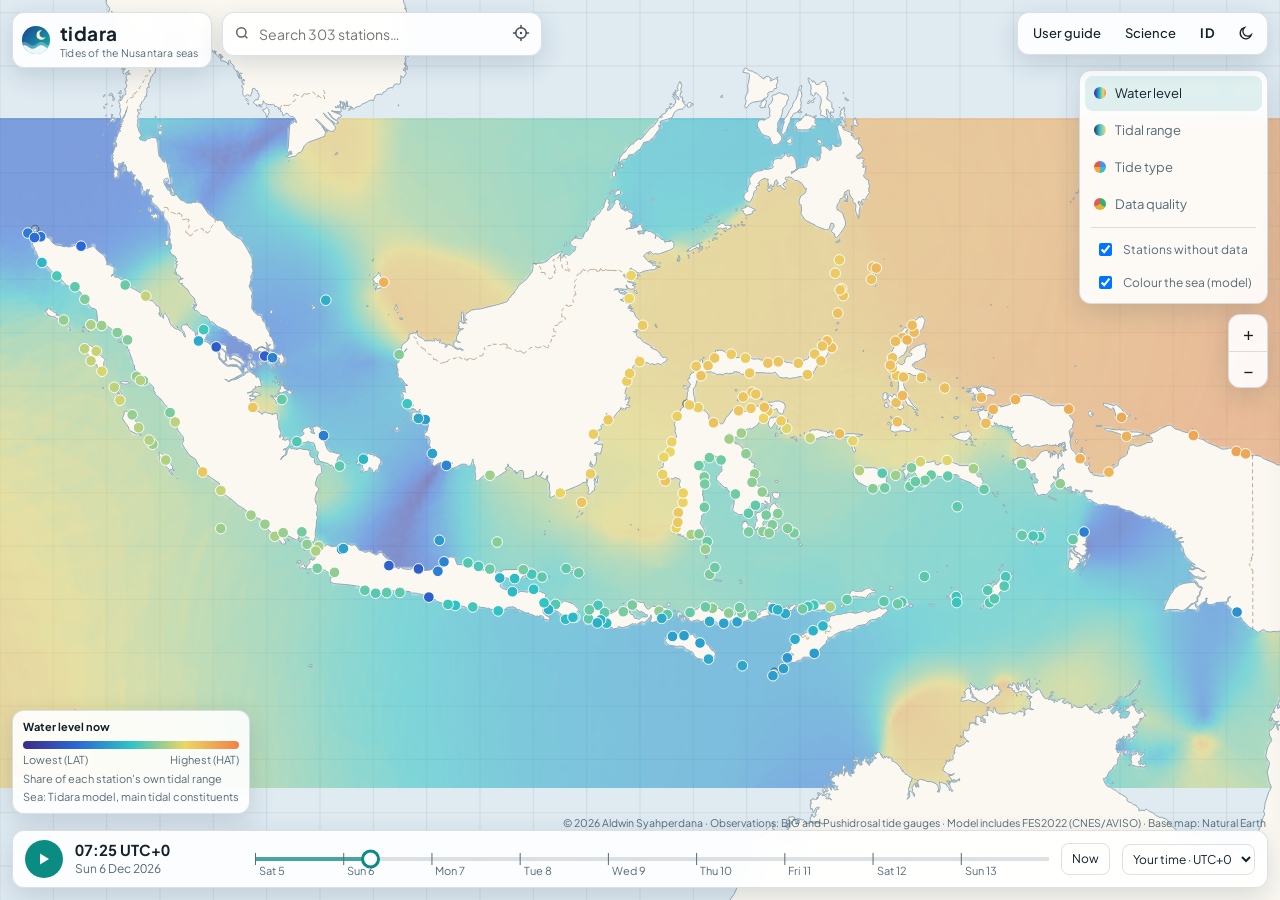
==== commit 8cfb08d3: "Beta: colour the sea by tide level, remember last place - Sea colour layer: water level (or tidal ra" ====
--- a/index.html
+++ b/index.html
@@ -374,7 +374,7 @@
     tagline: "Tides of the Nusantara seas", guide: "User guide", science: "Science", search: "Search 303 stations…", noMatch: "No station matches “{q}”.",
     attrib: "© 2026 Aldwin Syahperdana · Observations: BIG and Pushidrosal tide gauges · Model includes FES2022 (CNES/AVISO) · Base map: Natural Earth",
     now: "Now", play: "Play timeline", pause: "Pause timeline", mapTz: "Map time zone", zin: "Zoom in", zout: "Zoom out",
-    lyr_level: "Water level", lyr_range: "Tidal range", lyr_type: "Tide type", lyr_grade: "Data quality", noData: "Stations without data", layerGroup: "Map layer",
+    lyr_level: "Water level", lyr_range: "Tidal range", lyr_type: "Tide type", lyr_grade: "Data quality", noData: "Stations without data", seaCol: "Colour the sea (model)", legSea: "Sea: Tidara model, main tidal constituents", layerGroup: "Map layer",
     legLevel: "Water level now", legLow: "Lowest (LAT)", legHigh: "Highest (HAT)", legShare: "Share of each station's own tidal range",
     legRange: "Tidal range (HAT − LAT)", legType: "Tide type", legGrade: "Data quality grade",
     gA: "A · ≥ 1 year, ≥ 95% skill", gB: "B · good, shorter or 90–95%", gC: "C · use with care",
@@ -432,7 +432,7 @@
     tagline: "Pasang surut laut Nusantara", guide: "Panduan", science: "Sains", search: "Cari 303 stasiun…", noMatch: "Tidak ada stasiun yang cocok dengan “{q}”.",
     attrib: "© 2026 Aldwin Syahperdana · Data pengamatan: stasiun pasut BIG dan Pushidrosal · Model memakai FES2022 (CNES/AVISO) · Peta dasar: Natural Earth",
     now: "Sekarang", play: "Putar lini waktu", pause: "Jeda lini waktu", mapTz: "Zona waktu peta", zin: "Perbesar", zout: "Perkecil",
-    lyr_level: "Muka air", lyr_range: "Tunggang pasut", lyr_type: "Tipe pasut", lyr_grade: "Kualitas data", noData: "Stasiun tanpa data", layerGroup: "Lapisan peta",
+    lyr_level: "Muka air", lyr_range: "Tunggang pasut", lyr_type: "Tipe pasut", lyr_grade: "Kualitas data", noData: "Stasiun tanpa data", seaCol: "Warnai laut (model)", legSea: "Laut: model Tidara, konstituen pasut utama", layerGroup: "Lapisan peta",
     legLevel: "Muka air saat ini", legLow: "Terendah (LAT)", legHigh: "Tertinggi (HAT)", legShare: "Persentase dari tunggang pasut tiap stasiun",
     legRange: "Tunggang pasut (HAT − LAT)", legType: "Tipe pasut", legGrade: "Kelas kualitas data",
     gA: "A · ≥ 1 tahun, akurasi ≥ 95%", gB: "B · baik, lebih pendek atau 90–95%", gC: "C · gunakan dengan hati-hati",
@@ -571,6 +571,41 @@
     else values.set(s.code, { color: GRADE[s.grade] });
   }
 }
+/* ---------- sea colour: Tidara model field (10 main constituents, 1/8 deg), loaded on first use ---------- */
+const SEA = { on: (() => { try { return localStorage.getItem("tidara.sea") !== "0"; } catch (e) { return true; } })(), d: null, loading: false, layer: "", t: 0 };
+const LUT = (() => { const o = new Uint8Array(768); for (let i = 0; i < 256; i++) { const m = /rgb\((\d+),(\d+),(\d+)\)/.exec(ramp(i / 255)); o[3 * i] = +m[1]; o[3 * i + 1] = +m[2]; o[3 * i + 2] = +m[3]; } return o; })();
+function seaLoad() {
+  if (SEA.d || SEA.loading) return; SEA.loading = true;
+  const sc = document.createElement("script"); sc.src = "assets/model/seafield.js"; sc.async = true;
+  sc.onload = () => { try { seaDecode(window.TIDARA_SEA); } catch (e) {} window.TIDARA_SEA = null; SEA.loading = false; draw(); };
+  sc.onerror = () => { SEA.loading = false; };
+  document.head.appendChild(sc);
+}
+function seaDecode(m) {
+  const n = m.n, K = m.names.length, raw = atob(m.data), F = [];
+  for (let k = 0; k < 2 * K + 2; k++) {
+    const f = new Float32Array(n), sc = m.scales[k], signed = k < 2 * K, o = k * n; let q = 0;
+    for (let i = 0; i < n; i++) { q = (q + raw.charCodeAt(o + i)) & 255; f[i] = (signed && q > 127 ? q - 256 : q) * sc; }
+    F.push(f);
+  }
+  const bits = atob(m.mask), pix = new Int32Array(n); let c = 0;
+  for (let p = 0; p < m.ny * m.nx; p++) if (bits.charCodeAt(p >> 3) & (128 >> (p & 7))) { const j = (p / m.nx) | 0, i = p % m.nx; pix[c++] = ((m.ny - 1 - j) * m.nx + i) * 4; }
+  const cv2 = document.createElement("canvas"); cv2.width = m.nx; cv2.height = m.ny; const ctx = cv2.getContext("2d");
+  SEA.d = { m, K, C: F.slice(0, K), S: F.slice(K, 2 * K), lo: F[2 * K], hi: F[2 * K + 1], pix, cv: cv2, ctx, img: ctx.createImageData(m.nx, m.ny),
+    st: { c: Object.fromEntries(m.names.map((x) => [x, [1, 0]])) } };
+  SEA.layer = "";
+}
+function seaUpdate() {
+  const d = SEA.d; if (SEA.layer === state.layer && (state.layer !== "level" || SEA.t === state.t)) return;
+  SEA.layer = state.layer; SEA.t = state.t;
+  const px = d.img.data, n = d.m.n, K = d.K, put = (i, v) => { const q = Math.max(0, Math.min(255, Math.round(v * 255))) * 3, o = d.pix[i]; px[o] = LUT[q]; px[o + 1] = LUT[q + 1]; px[o + 2] = LUT[q + 2]; px[o + 3] = 255; };
+  if (state.layer === "level") {
+    const tr = E.terms(d.st, state.t), fc = new Float32Array(K), fs = new Float32Array(K);
+    for (let k = 0; k < K; k++) { fc[k] = tr[3 * k] * Math.cos(tr[3 * k + 1]); fs[k] = tr[3 * k] * Math.sin(tr[3 * k + 1]); }
+    for (let i = 0; i < n; i++) { let h = 0; for (let k = 0; k < K; k++) h += fc[k] * d.C[k][i] + fs[k] * d.S[k][i]; const r = d.lo[i] + d.hi[i]; put(i, r > 0.02 ? (h + d.lo[i]) / r : 0.5); }
+  } else for (let i = 0; i < n; i++) put(i, (d.lo[i] + d.hi[i]) / 4);
+  d.ctx.putImageData(d.img, 0, 0);
+}
 let raf = 0;
 function draw() { if (!raf) raf = requestAnimationFrame(render); }
 function render() {
@@ -582,6 +617,11 @@
   for (let la = Math.floor(unY(H) / g) * g; la <= unY(0); la += g) { cx.moveTo(0, Y(la)); cx.lineTo(W, Y(la)); }
   cx.stroke();
   cx.setTransform(k * view.s, 0, 0, k * view.s, k * (W / 2 - view.lon * view.s), k * (H / 2 + view.lat * view.s));
+  if (SEA.on && (state.layer === "level" || state.layer === "range")) {
+    if (!SEA.d) seaLoad();
+    else { seaUpdate(); const m = SEA.d.m, st = m.step; cx.imageSmoothingEnabled = true; cx.globalAlpha = 0.55;
+      cx.drawImage(SEA.d.cv, m.lon0 - st / 2, -(m.lat0 + (m.ny - 0.5) * st), m.nx * st, m.ny * st); cx.globalAlpha = 1; }
+  }
   cx.fillStyle = C.land; cx.fill(landPath);
   cx.lineWidth = 1 / view.s; cx.strokeStyle = C.coast; cx.stroke(landPath);
   cx.setLineDash([4 / view.s, 3 / view.s]); cx.strokeStyle = C.border; cx.stroke(borderPath); cx.setLineDash([]);
@@ -623,6 +663,7 @@
       cx.fillStyle = C["label-ink"]; cx.fillText(txt, bx + 4, y);
     }
   }
+  clearTimeout(render.sv); render.sv = setTimeout(() => { try { localStorage.setItem("tidara.view", JSON.stringify(view)); } catch (e) {} }, 700);
 }
 
 const ptrs = new Map(); let pinch0 = null, moved = false, downAt = null;
@@ -660,15 +701,17 @@
 function buildLayers() {
   $("layers").setAttribute("aria-label", t("layerGroup"));
   $("layers").innerHTML = LAYERS.map((l) => `<button role="radio" aria-checked="${l.id === state.layer}" class="${l.id === state.layer ? "on" : ""}" data-l="${l.id}" title="${t("lyr_" + l.id)}"><i style="background:${l.dot}"></i><span>${t("lyr_" + l.id)}</span></button>`).join("") +
-    `<div class="sep"></div><label><input type="checkbox" id="nd" ${state.showNoData ? "checked" : ""}><span>${t("noData")}</span></label>`;
+    `<div class="sep"></div><label><input type="checkbox" id="nd" ${state.showNoData ? "checked" : ""}><span>${t("noData")}</span></label>` +
+    `<label><input type="checkbox" id="seac" ${SEA.on ? "checked" : ""}><span>${t("seaCol")}</span></label>`;
   $("layers").querySelectorAll("button").forEach((b) => b.onclick = () => { state.layer = b.dataset.l; buildLayers(); computeValues(); legend(); draw(); });
   $("nd").onchange = (e) => { state.showNoData = e.target.checked; draw(); };
+  $("seac").onchange = (e) => { SEA.on = e.target.checked; try { localStorage.setItem("tidara.sea", SEA.on ? "1" : "0"); } catch (x) {} legend(); draw(); };
   $("zoomctl").style.top = ($("layers").getBoundingClientRect().bottom + 10) + "px";
 }
 function legend() {
   const L = $("legend");
-  if (state.layer === "level") L.innerHTML = `<b>${t("legLevel")}</b><div class="ramp" style="background:${rampCSS}"></div><div class="ends"><span>${t("legLow")}</span><span>${t("legHigh")}</span></div><div class="ends" style="margin-top:3px"><span>${t("legShare")}</span></div>`;
-  else if (state.layer === "range") L.innerHTML = `<b>${t("legRange")}</b><div class="ramp" style="background:${rampCSS}"></div><div class="ends num"><span>0 m</span><span>1 m</span><span>2 m</span><span>3 m</span><span>4 m+</span></div>`;
+  if (state.layer === "level") L.innerHTML = `<b>${t("legLevel")}</b><div class="ramp" style="background:${rampCSS}"></div><div class="ends"><span>${t("legLow")}</span><span>${t("legHigh")}</span></div><div class="ends" style="margin-top:3px"><span>${t("legShare")}</span></div>${SEA.on ? `<div class="ends" style="margin-top:2px"><span>${t("legSea")}</span></div>` : ""}`;
+  else if (state.layer === "range") L.innerHTML = `<b>${t("legRange")}</b><div class="ramp" style="background:${rampCSS}"></div><div class="ends num"><span>0 m</span><span>1 m</span><span>2 m</span><span>3 m</span><span>4 m+</span></div>${SEA.on ? `<div class="ends" style="margin-top:3px"><span>${t("legSea")}</span></div>` : ""}`;
   else if (state.layer === "type") L.innerHTML = `<b>${t("legType")}</b><div class="cats">${Object.entries(TYPE).map(([k, c]) => `<span><i style="background:${c}"></i>${typeName(k)}</span>`).join("")}</div>`;
   else L.innerHTML = `<b>${t("legGrade")}</b><div class="cats"><span><i style="background:${GRADE.A}"></i>${t("gA")}</span><span><i style="background:${GRADE.B}"></i>${t("gB")}</span><span><i style="background:${GRADE.C}"></i>${t("gC")}</span></div>`;
 }
@@ -1033,7 +1076,9 @@
 function select(s, fly) {
   state.sel = s; panel.classList.add("open"); document.body.classList.add("p-open");
   if (fly && s.lat != null) { view.lon = s.lon + (W > 760 ? 6 / Math.max(1, view.s / 20) : 0); view.lat = s.lat - (W > 760 ? 0 : 3 / Math.max(1, view.s / 20)); view.s = Math.max(view.s, 40); }
-  try { history.replaceState(null, "", "#" + (s.virtual ? `@${s.lat.toFixed(4)},${s.lon.toFixed(4)}` : s.code)); } catch (e) {}
+  const hs = s.virtual ? `@${s.lat.toFixed(4)},${s.lon.toFixed(4)}` : s.code;
+  try { history.replaceState(null, "", "#" + hs); } catch (e) {}
+  try { localStorage.setItem("tidara.last", hs); } catch (e) {}
   $("svFmt").dispatchEvent(new Event("change"));
   $("fTz").innerHTML = tzOptions(s.tz); $("fTz").value = "local";
   const p = parts(Date.now(), "local"); $("fStart").value = `${p.Y}-${pad(p.M + 1)}-${pad(p.D)}T00:00`;
@@ -1074,7 +1119,7 @@
 $("wideBtn").onclick = () => setWide(!panel.classList.contains("wide"), true);
 $("pNav").addEventListener("click", (e) => { const b = e.target.closest("button[data-go]"); if (!b) return;
   const el = $(b.dataset.go), body = $("pBody"); body.scrollTo({ top: el.offsetTop - body.offsetTop - 8, behavior: "smooth" }); });
-$("pClose").onclick = () => { panel.classList.remove("open"); document.body.classList.remove("p-open"); state.sel = null; try { history.replaceState(null, "", location.pathname); } catch (e) {} draw(); };
+$("pClose").onclick = () => { panel.classList.remove("open"); document.body.classList.remove("p-open"); state.sel = null; try { history.replaceState(null, "", location.pathname); } catch (e) {} try { localStorage.removeItem("tidara.last"); } catch (e) {} draw(); };
 (() => { let y0 = null;
   [panel.querySelector(".grip"), panel.querySelector(".p-head")].forEach((el) => { el.addEventListener("touchstart", (e) => y0 = e.touches[0].clientY, { passive: true });
     el.addEventListener("touchend", (e) => { if (y0 != null && e.changedTouches[0].clientY - y0 > 70) $("pClose").click(); y0 = null; }); });
@@ -1439,12 +1484,17 @@
 
 /* ---------- start ---------- */
 addEventListener("resize", () => { resize(); if (result) drawChart(); if (state.sel) constTable(constTable.all); });
-readTheme(); setRange(); computeValues(); fit(); resize(); applyLang(); setTime(Date.now());
+readTheme(); setRange(); computeValues(); fit();
+const viewBack = (() => { try { const v = JSON.parse(localStorage.getItem("tidara.view") || "null");
+  if (v && isFinite(v.lon) && isFinite(v.lat) && isFinite(v.s) && v.s >= 5 && v.s <= 900) { Object.assign(view, { lon: v.lon, lat: v.lat, s: v.s }); return true; } } catch (e) {} return false; })();
+resize(); applyLang(); setTime(Date.now());
 setInterval(() => { if (!state.playing && Math.abs(state.t - Date.now()) < 120000) setTime(Date.now(), true); }, 60000);
 const h0 = (location.hash || "").slice(1).toUpperCase();
 const fromHash = (h) => { if (byCode[h]) { if (state.sel !== byCode[h]) select(byCode[h], true); return; }
   const m = /^@(-?[\d.]+),(-?[\d.]+)$/.exec(h); if (m && !(state.sel && state.sel.virtual && `@${state.sel.lat.toFixed(4)},${state.sel.lon.toFixed(4)}` === h)) selectPoint(+m[1], +m[2], true); };
 fromHash(h0);
+if (!h0) { let L = null; try { L = localStorage.getItem("tidara.last"); } catch (e) {}
+  if (L) { const m = /^@(-?[\d.]+),(-?[\d.]+)$/.exec(L); if (byCode[L]) select(byCode[L], !viewBack); else if (m) selectPoint(+m[1], +m[2], !viewBack); } }
 addEventListener("hashchange", () => fromHash(location.hash.slice(1).toUpperCase()));
 </script>
 <script>/* beta banner: shown only on the test site syahperdana.github.io/tidara-beta */
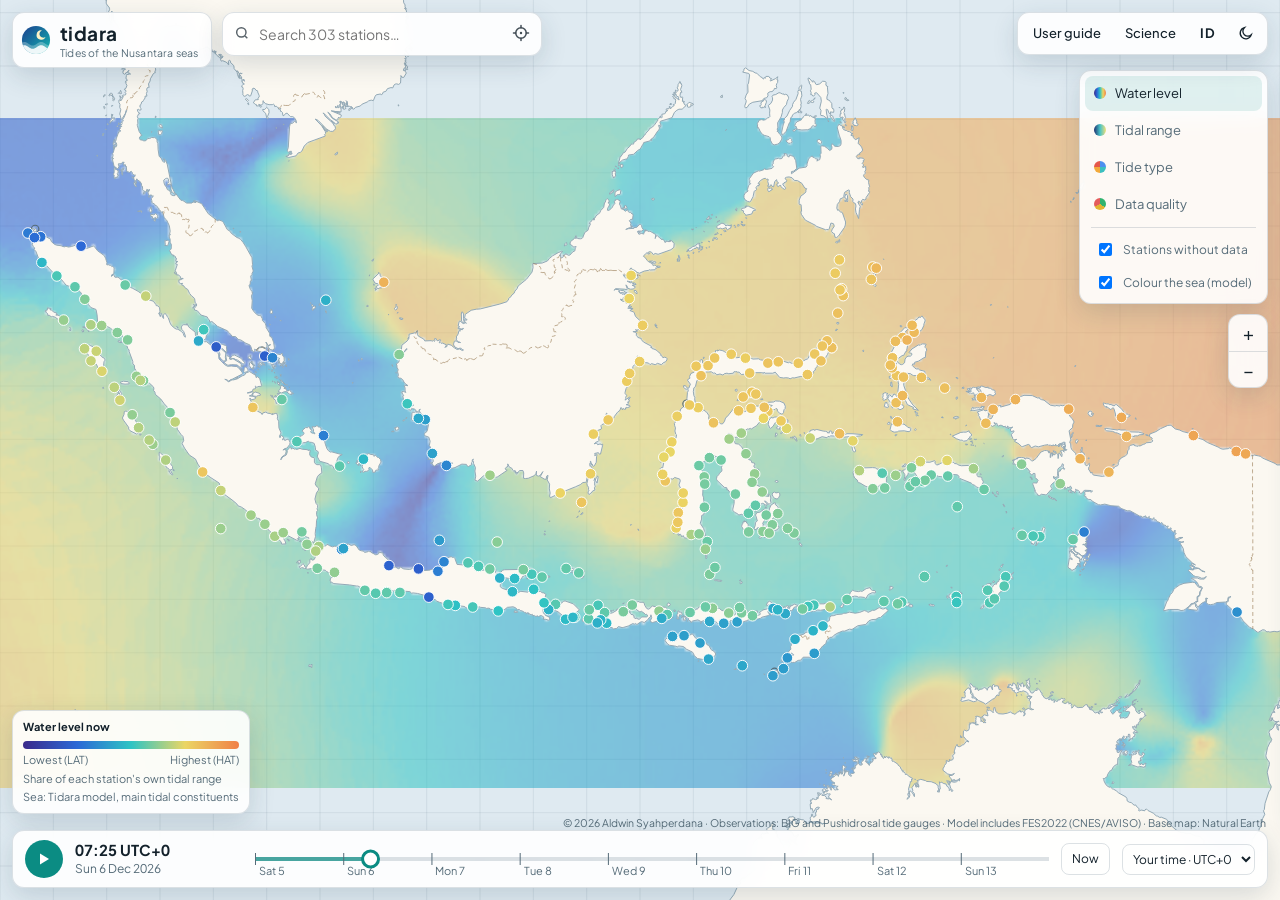
==== commit 03d9cbfc: "Beta: predictions default to UTC and 5-minute interval (1-60 min) - Tide prediction time zone opens " ====
--- a/index.html
+++ b/index.html
@@ -306,7 +306,7 @@
         <label for="fLen"><span data-i18n="length"></span>
           <span class="len"><input type="number" id="fLen" min="1" step="1" value="3"><select id="fUnit"><option value="h"></option><option value="d" selected></option><option value="m"></option><option value="y"></option></select></span>
         </label>
-        <label for="fStep"><span data-i18n="interval"></span><select id="fStep"><option value="1"></option><option value="5"></option><option value="10" selected></option><option value="15"></option><option value="30"></option><option value="60"></option></select></label>
+        <label for="fStep"><span data-i18n="interval"></span><select id="fStep"></select></label>
         <label for="fTz"><span data-i18n="timeZone"></span><select id="fTz"></select></label>
         <label for="fDatum" style="grid-column:1/-1"><span data-i18n="heights"></span><select id="fDatum"><option value="LAT"></option><option value="MSL"></option><option value="HAT"></option></select></label>
         <div class="run"><button class="btn" id="fRun" type="submit" data-i18n="predict"></button><span class="hint" id="fHint"></span></div>
@@ -1080,8 +1080,8 @@
   try { history.replaceState(null, "", "#" + hs); } catch (e) {}
   try { localStorage.setItem("tidara.last", hs); } catch (e) {}
   $("svFmt").dispatchEvent(new Event("change"));
-  $("fTz").innerHTML = tzOptions(s.tz); $("fTz").value = "local";
-  const p = parts(Date.now(), "local"); $("fStart").value = `${p.Y}-${pad(p.M + 1)}-${pad(p.D)}T00:00`;
+  $("fTz").innerHTML = tzOptions(s.tz); $("fTz").value = "0";
+  const p = parts(Date.now(), "0"); $("fStart").value = `${p.Y}-${pad(p.M + 1)}-${pad(p.D)}T00:00`;
   $("out").hidden = true; result = null; constTable.all = isWide();
   stationStatic(); updateNow(); draw();
   setTimeout(() => runPrediction(), 30);
@@ -1150,7 +1150,7 @@
   else { const e = new Date(start); if (u === "m") e.setUTCMonth(e.getUTCMonth() + L); else e.setUTCFullYear(e.getUTCFullYear() + L); end = e.getTime(); }
   let step = +$("fStep").value * 60000, n = Math.floor((end - start) / step) + 1;
   if (n > MAXPTS) {
-    const need = [1, 5, 10, 15, 30, 60].find((o) => (end - start) / (o * 60000) + 1 <= MAXPTS) || 60;
+    let need = 60; for (let o = 1; o <= 60; o++) if ((end - start) / (o * 60000) + 1 <= MAXPTS) { need = o; break; }
     step = need * 60000; n = Math.floor((end - start) / step) + 1; $("fStep").value = need; toast(t("autoStep", { n: need }));
   }
   const msg = { id: Date.now(), st: { c: s.c }, start, step, n };
@@ -1472,10 +1472,10 @@
   $("zin").setAttribute("aria-label", t("zin")); $("zout").setAttribute("aria-label", t("zout"));
   $("play").setAttribute("aria-label", state.playing ? t("pause") : t("play")); $("tz").setAttribute("aria-label", t("mapTz"));
   const u = $("fUnit").options; ["h", "d", "m", "y"].forEach((k, i) => u[i].textContent = t("u_" + k));
-  const st = $("fStep").options; [1, 5, 10, 15, 30, 60].forEach((n, i) => st[i].textContent = n === 1 ? t("min1") : n === 60 ? t("hour1") : t("minN", { n }));
+  const st = $("fStep"), sv = st.value || "5"; st.innerHTML = Array.from({ length: 60 }, (_, i) => i + 1).map((n) => `<option value="${n}">${n === 1 ? t("min1") : n === 60 ? t("hour1") : t("minN", { n })}</option>`).join(""); st.value = sv;
   const dm = $("fDatum").options; dm[0].textContent = t("hLAT"); dm[1].textContent = t("hMSL"); dm[2].textContent = t("hHAT");
   const keepTz = $("tz").value || "local"; $("tz").innerHTML = tzOptions(-1); $("tz").value = keepTz;
-  if (state.sel) { const k = $("fTz").value; $("fTz").innerHTML = tzOptions(state.sel.tz); $("fTz").value = k || "local"; stationStatic(); updateNow(); }
+  if (state.sel) { const k = $("fTz").value; $("fTz").innerHTML = tzOptions(state.sel.tz); $("fTz").value = k || "0"; stationStatic(); updateNow(); }
   { const o = $("svFmt").options; ["npt", "wsv", "tid", "zdf", "hyp", "qtd"].forEach((k, i) => o[i].textContent = t("fmt_" + k)); svHintUpdate(); }
   { const b = $("wideBtn"); b.title = t(panel.classList.contains("wide") ? "narrowPanel" : "widePanel"); b.setAttribute("aria-label", b.title); }
   buildLayers(); legend(); setTime(state.t, true); showResult();
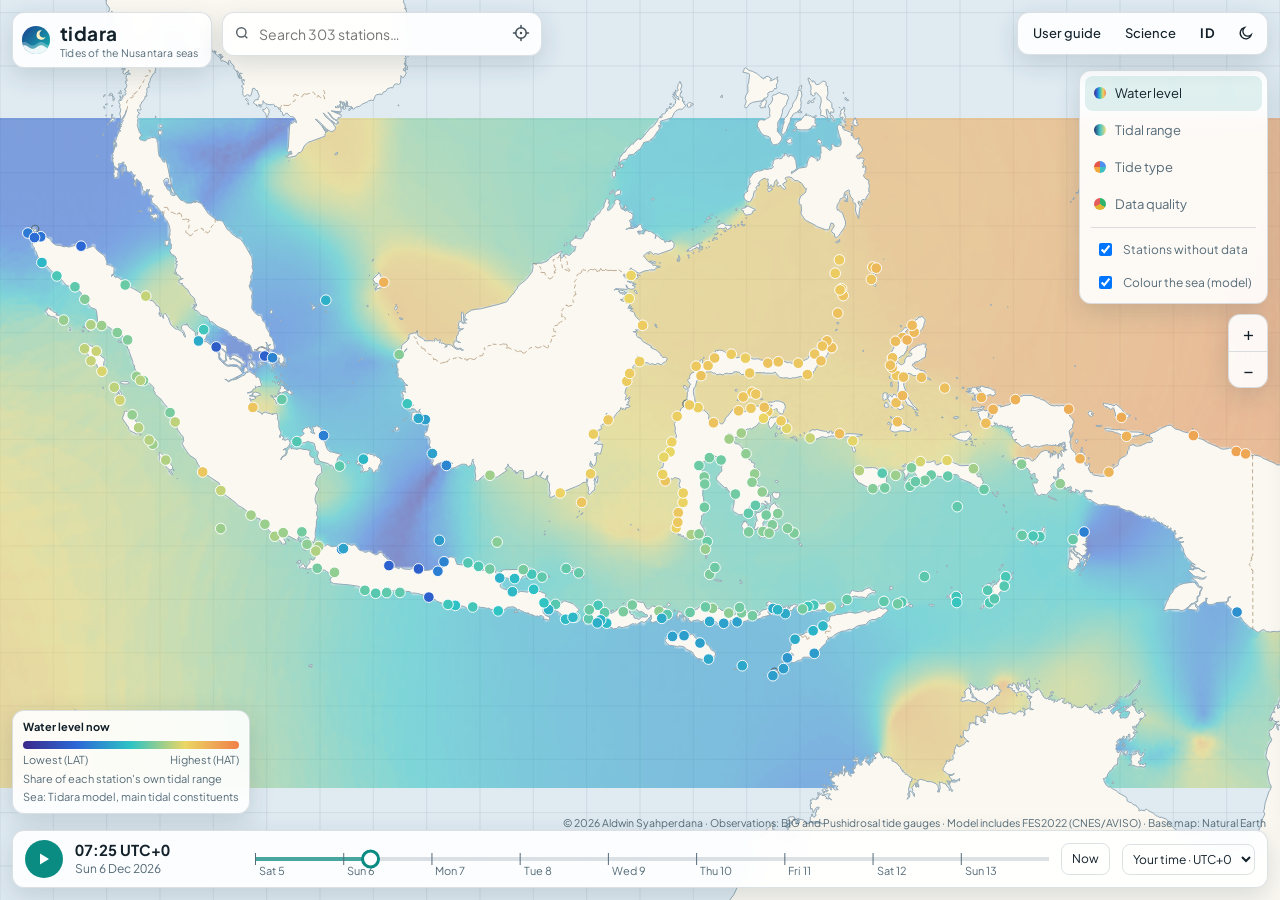
==== commit e1a4ec1d: "Beta: interval list 1/5/10/15/20/30/60 min; drop EIVA .wsv and CARIS zones - Prediction interval: 1," ====
--- a/index.html
+++ b/index.html
@@ -326,7 +326,7 @@
         </div>
         <div class="svx">
           <label for="svFmt"><span data-i18n="svTitle"></span><select id="svFmt">
-            <option value="npt"></option><option value="wsv"></option><option value="tid"></option><option value="zdf"></option><option value="hyp"></option><option value="qtd"></option></select></label>
+            <option value="npt"></option><option value="tid"></option><option value="hyp"></option><option value="qtd"></option></select></label>
           <button class="btn ghost" id="svGo" type="button" data-i18n="svGo"></button>
         </div>
         <div id="zdfBox" hidden>
@@ -1138,7 +1138,7 @@
   try { worker = new Worker(URL.createObjectURL(new Blob([src], { type: "text/javascript" }))); } catch (e) { worker = null; }
   return worker;
 }
-const MAXPTS = 6e6;
+const MAXPTS = 6e6, STEPS = [1, 5, 10, 15, 20, 30, 60];   // prediction intervals (minutes)
 function runPrediction() {
   const s = state.sel; if (!s) return;
   const tz = $("fTz").value, v = $("fStart").value; if (!v) { toast(t("chooseStart")); return; }
@@ -1150,7 +1150,7 @@
   else { const e = new Date(start); if (u === "m") e.setUTCMonth(e.getUTCMonth() + L); else e.setUTCFullYear(e.getUTCFullYear() + L); end = e.getTime(); }
   let step = +$("fStep").value * 60000, n = Math.floor((end - start) / step) + 1;
   if (n > MAXPTS) {
-    let need = 60; for (let o = 1; o <= 60; o++) if ((end - start) / (o * 60000) + 1 <= MAXPTS) { need = o; break; }
+    const need = STEPS.find((o) => (end - start) / (o * 60000) + 1 <= MAXPTS) || 60;
     step = need * 60000; n = Math.floor((end - start) / step) + 1; $("fStep").value = need; toast(t("autoStep", { n: need }));
   }
   const msg = { id: Date.now(), st: { c: s.c }, start, step, n };
@@ -1472,11 +1472,11 @@
   $("zin").setAttribute("aria-label", t("zin")); $("zout").setAttribute("aria-label", t("zout"));
   $("play").setAttribute("aria-label", state.playing ? t("pause") : t("play")); $("tz").setAttribute("aria-label", t("mapTz"));
   const u = $("fUnit").options; ["h", "d", "m", "y"].forEach((k, i) => u[i].textContent = t("u_" + k));
-  const st = $("fStep"), sv = st.value || "5"; st.innerHTML = Array.from({ length: 60 }, (_, i) => i + 1).map((n) => `<option value="${n}">${n === 1 ? t("min1") : n === 60 ? t("hour1") : t("minN", { n })}</option>`).join(""); st.value = sv;
+  const st = $("fStep"), sv = st.value || "5"; st.innerHTML = STEPS.map((n) => `<option value="${n}">${n === 1 ? t("min1") : n === 60 ? t("hour1") : t("minN", { n })}</option>`).join(""); st.value = sv;
   const dm = $("fDatum").options; dm[0].textContent = t("hLAT"); dm[1].textContent = t("hMSL"); dm[2].textContent = t("hHAT");
   const keepTz = $("tz").value || "local"; $("tz").innerHTML = tzOptions(-1); $("tz").value = keepTz;
   if (state.sel) { const k = $("fTz").value; $("fTz").innerHTML = tzOptions(state.sel.tz); $("fTz").value = k || "0"; stationStatic(); updateNow(); }
-  { const o = $("svFmt").options; ["npt", "wsv", "tid", "zdf", "hyp", "qtd"].forEach((k, i) => o[i].textContent = t("fmt_" + k)); svHintUpdate(); }
+  { const o = $("svFmt").options; ["npt", "tid", "hyp", "qtd"].forEach((k, i) => o[i].textContent = t("fmt_" + k)); svHintUpdate(); }
   { const b = $("wideBtn"); b.title = t(panel.classList.contains("wide") ? "narrowPanel" : "widePanel"); b.setAttribute("aria-label", b.title); }
   buildLayers(); legend(); setTime(state.t, true); showResult();
 }
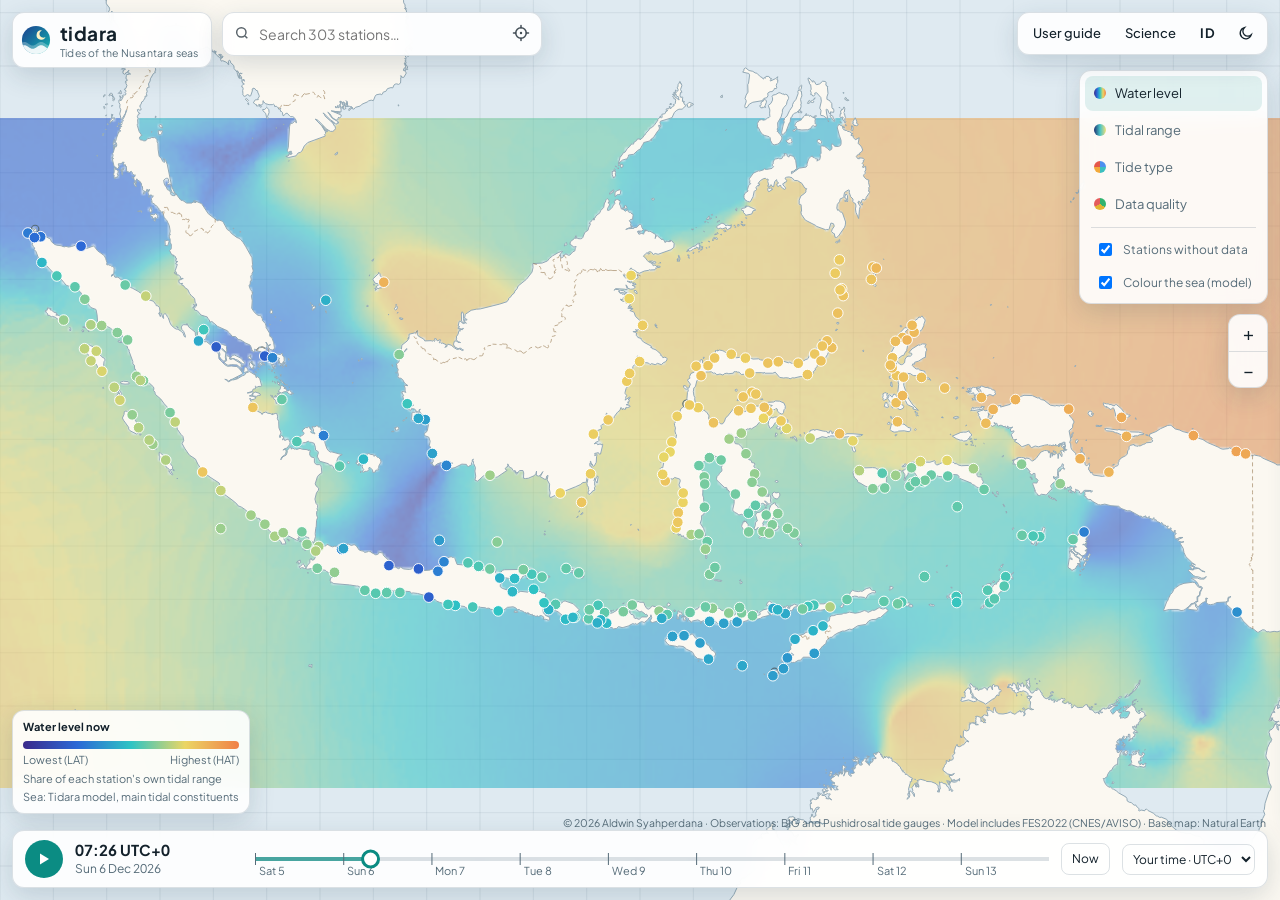
==== commit 1505b879: "Beta: experimental Sunda regional model (D-Flow FM run 18) as alternative source for sea points Beta" ====
--- a/index.html
+++ b/index.html
@@ -174,6 +174,9 @@
 .near .row { display: flex; align-items: center; gap: 10px; font-size: 12.5px; padding: 6px 8px; border: 1px solid var(--line); border-radius: 8px; }
 .near .row span { flex: 1; min-width: 0; } .near .row small { color: var(--muted); display: block; }
 .near .row button { border: 1px solid var(--line); background: none; border-radius: 7px; padding: 4px 10px; font-size: 12px; white-space: nowrap; }
+.msw { display: inline-flex; vertical-align: middle; border: 1px solid var(--line); border-radius: 999px; overflow: hidden; margin-top: 2px; }
+.msw button { font: inherit; font-size: 12px; padding: 3px 10px; border: 0; background: transparent; color: var(--muted); cursor: pointer; }
+.msw button.on { background: var(--accent, #0a6fb8); color: #fff; }
 .chip.c-hi { color: #0a7f0a; border-color: rgba(12,163,12,.45); } .chip.c-md { color: #9a6a00; border-color: rgba(250,178,25,.6); } .chip.c-lo { color: #c0392b; border-color: rgba(208,59,59,.5); }
 :root[data-theme="dark"] .chip.c-hi { color: #7ee2a8; } :root[data-theme="dark"] .chip.c-md { color: #f2cf6b; } :root[data-theme="dark"] .chip.c-lo { color: #ff8f8f; }
 .svx { display: grid; grid-template-columns: 1fr auto; gap: 8px; margin-top: 12px; align-items: end; }
@@ -400,7 +403,7 @@
     downloading: "Downloading {f} ({s} MB).", dlFail: "Download failed: {e}", tooBigCopy: "Too large to copy. Use Download instead.", copied: "Copied {n} high and low waters.", copyBlocked: "Copy was blocked by the browser.",
     yourTime: "Your time", stationZone: "station", close: "Close station panel", panelLbl: "Station details", mapLbl: "Map of Indonesian tide stations",
     csvTitle: "Tidara tide prediction", csvAstro: "astronomical tide only", csvTimes: "times", csvDate: "date_time", csvType: "type", csvHLAT: "height_m_above_LAT", csvHMSL: "height_m_rel_MSL", csvHHAT: "height_m_rel_HAT", csvHW: "HW", csvLW: "LW",
-    seaPoint: "Sea point", modelName: "Tidara Indonesian tide model v1.0", modelChip: "Model prediction", model: "Model", modelTxt: "EOT20 + GOT5.5/5.6 + FES2022 ensemble, corrected with BIG and Pushidrosal tide gauges",
+    seaPoint: "Sea point", regName: "Sunda regional model (experimental)", regTxt: "D-Flow FM hydrodynamic run 18, FES2022 open boundary, Manning n = 0.020. Not corrected with tide gauges.", regChip: "Regional · experimental", regSw: "Model source", regV10: "Tidara v1.0", regReg: "Regional (beta)", regAcc: "not yet validated here; at tide gauges its median error is about 5 cm, larger than Tidara v1.0", regDiff: "Difference from Tidara v1.0", regDiff2: "Difference from regional model", regDiffTxt: "{d} cm RMS (main constituents)", regT: "Experimental regional model", regP: "This prediction comes from our regional hydrodynamic model of the Sunda Shelf, which is still under development. Tidara v1.0 is more accurate and stays the default; use this only for comparison.", regOut: "The regional model does not cover this point.", modelName: "Tidara Indonesian tide model v1.0", modelChip: "Model prediction", model: "Model", modelTxt: "EOT20 + GOT5.5/5.6 + FES2022 ensemble, corrected with BIG and Pushidrosal tide gauges",
     estAcc: "Estimated accuracy", estAccTxt: "about ±{r} cm RMS (astronomical tide)", disagree: "Model disagreement", seasonal: "Seasonal terms", seasonalTxt: "Sa/Ssa taken from {s}",
     confHi: "High confidence", confMd: "Medium confidence", confLo: "Low confidence — use at your own risk",
     confHiP: "The model should be within about ±{r} cm (RMS) here. Open water with good model agreement.",
@@ -458,7 +461,7 @@
     downloading: "Mengunduh {f} ({s} MB).", dlFail: "Unduhan gagal: {e}", tooBigCopy: "Terlalu besar untuk disalin. Gunakan Unduh.", copied: "{n} air tinggi dan rendah disalin.", copyBlocked: "Penyalinan diblokir oleh peramban.",
     yourTime: "Waktu Anda", stationZone: "stasiun", close: "Tutup panel stasiun", panelLbl: "Rincian stasiun", mapLbl: "Peta stasiun pasang surut Indonesia",
     csvTitle: "Prediksi pasang surut Tidara", csvAstro: "hanya pasut astronomis", csvTimes: "waktu", csvDate: "tanggal_waktu", csvType: "jenis", csvHLAT: "tinggi_m_di_atas_LAT", csvHMSL: "tinggi_m_thd_MSL", csvHHAT: "tinggi_m_thd_HAT", csvHW: "Tinggi", csvLW: "Rendah",
-    seaPoint: "Titik laut", modelName: "Model pasut Indonesia Tidara v1.0", modelChip: "Prediksi model", model: "Model", modelTxt: "Ensembel EOT20 + GOT5.5/5.6 + FES2022, dikoreksi dengan stasiun pasut BIG dan Pushidrosal",
+    seaPoint: "Titik laut", regName: "Model regional Sunda (eksperimental)", regTxt: "Simulasi hidrodinamika D-Flow FM run 18, batas terbuka FES2022, Manning n = 0,020. Belum dikoreksi dengan stasiun pasut.", regChip: "Regional · eksperimental", regSw: "Sumber model", regV10: "Tidara v1.0", regReg: "Regional (beta)", regAcc: "belum divalidasi di sini; di stasiun pasut galat mediannya sekitar 5 cm, lebih besar daripada Tidara v1.0", regDiff: "Selisih dengan Tidara v1.0", regDiff2: "Selisih dengan model regional", regDiffTxt: "{d} cm RMS (konstituen utama)", regT: "Model regional eksperimental", regP: "Prediksi ini berasal dari model hidrodinamika regional Paparan Sunda kami yang masih dikembangkan. Tidara v1.0 lebih akurat dan tetap menjadi bawaan; gunakan ini hanya sebagai pembanding.", regOut: "Model regional tidak mencakup titik ini.", modelName: "Model pasut Indonesia Tidara v1.0", modelChip: "Prediksi model", model: "Model", modelTxt: "Ensembel EOT20 + GOT5.5/5.6 + FES2022, dikoreksi dengan stasiun pasut BIG dan Pushidrosal",
     estAcc: "Perkiraan akurasi", estAccTxt: "sekitar ±{r} cm RMS (pasut astronomis)", disagree: "Selisih antarmodel", seasonal: "Komponen musiman", seasonalTxt: "Sa/Ssa diambil dari {s}",
     confHi: "Keyakinan tinggi", confMd: "Keyakinan sedang", confLo: "Keyakinan rendah — risiko ditanggung pengguna",
     confHiP: "Model di sini diperkirakan dalam ±{r} cm (RMS). Perairan terbuka dengan kesesuaian model yang baik.",
@@ -1019,27 +1022,80 @@
   const m = await modelAt(lat, lon); clearTimeout(slow);
   if (!m) { toast(t("tapSea")); return; }
   const { c, ns, s0 } = modelConsts(m);
-  const p = datumsFor({ virtual: true, code: "PT", name: t("seaPoint"), lat: +lat.toFixed(5), lon: +lon.toFixed(5), c, conf: m.conf, spread: m.spread, cov: m.cov, near: ns, seasonalFrom: s0,
-    tz: ns.length ? ns[0][0].tz : (lon < 114.6 ? 7 : lon < 127 ? 8 : 9) });
-  select(p, fly);
-}
+  const base = { virtual: true, code: "PT", name: t("seaPoint"), lat: +lat.toFixed(5), lon: +lon.toFixed(5), c, conf: m.conf, spread: m.spread, cov: m.cov, near: ns, seasonalFrom: s0,
+    tz: ns.length ? ns[0][0].tz : (lon < 114.6 ? 7 : lon < 127 ? 8 : 9), src: "v10" };
+  if (IS_BETA) {   /* beta only: experimental regional model as an alternative source */
+    const rc = (await regLoad()) ? regionalAt(lat, lon) : null;
+    if (rc) {
+      if (s0) for (const k of ["Sa", "Ssa"]) if (s0.c[k]) rc[k] = s0.c[k];
+      base.v10c = c; base.regc = rc; base.regDiff = constDiff(c, rc);
+      if (REGPREF === "reg") { base.c = rc; base.src = "reg"; base.name = `${t("seaPoint")} (${t("regReg")})`; }
+    }
+  }
+  select(datumsFor(base), fly);
+}
+/* ---------- beta: Sunda regional model (D-Flow FM run 18), loaded only on the test site ---------- */
+const IS_BETA = /^\/tidara-beta(\/|$)/.test(location.pathname);
+let REG = null, REGWAIT = null, REGPREF = "v10";
+try { REGPREF = localStorage.getItem("tidara.regsrc") === "reg" ? "reg" : "v10"; } catch (e) {}
+function regLoad() {
+  if (REG) return Promise.resolve(REG); if (REGWAIT) return REGWAIT;
+  return REGWAIT = new Promise((res) => {
+    const sc = document.createElement("script"); sc.src = "assets/model/regional_sunda.js";
+    sc.onload = () => { const R = window.TIDARA_REGIONAL; if (!R) return res(null);
+      const bin = atob(R.data), u8 = new Uint8Array(bin.length); for (let i = 0; i < bin.length; i++) u8[i] = bin.charCodeAt(i);
+      REG = Object.assign({}, R, { q: new Int16Array(u8.buffer) }); delete REG.data; res(REG); };
+    sc.onerror = () => res(null); document.head.appendChild(sc);
+  });
+}
+function regCell(j, i) {   /* complex amplitudes [re, im] per constituent, or null on land / outside */
+  const R = REG; if (j < 0 || i < 0 || j >= R.ny || i >= R.nx) return null;
+  const NN = R.ny * R.nx, cell = j * R.nx + i; if (R.q[cell] === R.missing) return null;
+  const z = new Float64Array(2 * R.names.length);
+  for (let k = 0; k < R.names.length; k++) { z[2 * k] = R.q[(2 * k) * NN + cell] * R.scale; z[2 * k + 1] = R.q[(2 * k + 1) * NN + cell] * R.scale; }
+  return z;
+}
+function regionalAt(lat, lon) {
+  const R = REG, fj = (lat - R.lat0) / R.step, fi = (lon - R.lon0) / R.step, j0 = Math.floor(fj), i0 = Math.floor(fi), wy = fj - j0, wx = fi - i0;
+  let cs = [];
+  for (const [dj, di, w] of [[0, 0, (1 - wy) * (1 - wx)], [1, 0, wy * (1 - wx)], [0, 1, (1 - wy) * wx], [1, 1, wy * wx]]) { const z = regCell(j0 + dj, i0 + di); if (z) cs.push([z, w + 1e-6]); }
+  if (!cs.length) { let best = null;
+    for (let dj = -1; dj <= 2; dj++) for (let di = -1; di <= 2; di++) { const z = regCell(j0 + dj, i0 + di); if (!z) continue; const d = Math.hypot(j0 + dj - fj, i0 + di - fi); if (!best || d < best[1]) best = [z, d]; }
+    if (!best) return null; cs = [[best[0], 1]]; }
+  const W0 = cs.reduce((a, x) => a + x[1], 0), z = new Float64Array(2 * R.names.length);
+  for (const [zz, w] of cs) for (let k = 0; k < z.length; k++) z[k] += w / W0 * zz[k];
+  const list = R.names.map((n, k) => [n, [+Math.hypot(z[2 * k], z[2 * k + 1]).toFixed(4), +(((Math.atan2(z[2 * k + 1], z[2 * k]) * 180 / Math.PI) + 360) % 360).toFixed(1)]]).filter((x) => x[1][0] >= 0.0005);
+  list.sort((a, b) => b[1][0] - a[1][0]); const c = {}; for (const [n, v] of list) c[n] = v; return c;
+}
+function constDiff(a, b) {   /* RMS of the vector difference over the constituents both models carry (metres) */
+  let s = 0; for (const n of ["M2", "S2", "N2", "K2", "K1", "O1", "P1", "Q1", "M4", "MS4"]) {
+    const A = a[n] || [0, 0], B = b[n] || [0, 0], ga = A[1] * Math.PI / 180, gb = B[1] * Math.PI / 180;
+    s += (A[0] * Math.cos(ga) - B[0] * Math.cos(gb)) ** 2 + (A[0] * Math.sin(ga) - B[0] * Math.sin(gb)) ** 2; }
+  return Math.sqrt(s / 2);
+}
+function setRegSrc(v) { REGPREF = v; try { localStorage.setItem("tidara.regsrc", v); } catch (e) {} const s = state.sel; if (s && s.virtual) selectPoint(s.lat, s.lon, false); }
 const fmtLL = (lat, lon) => `${nf(Math.abs(lat), 4)}° ${lat < 0 ? (ID() ? "LS" : "S") : (ID() ? "LU" : "N")}, ${nf(lon, 4)}° ${ID() ? "BT" : "E"}`;
 const altLL = (la, lo) => `<span class="num">${GEO.fmt.DDM(la, lo)}<br>${GEO.fmt.DMS(la, lo)}<br>UTM ${GEO.fmt.UTM(la, lo)}</span>`;
-const fileCode = (s) => s.virtual ? `PT_${s.lat.toFixed(3)}_${s.lon.toFixed(3)}` : s.code;
+const fileCode = (s) => s.virtual ? `PT_${s.lat.toFixed(3)}_${s.lon.toFixed(3)}${s.src === "reg" ? "_REG" : ""}` : s.code;
 function pointStatic(s) {
   const cl = confClass(s.conf), r = Math.max(1, Math.round(s.conf * 100)), title = { hi: "confHi", md: "confMd", lo: "confLo" }[cl];
+  const reg = s.src === "reg";
   $("pName").textContent = t("seaPoint");
-  $("pSub").textContent = `${fmtLL(s.lat, s.lon)} · ${t("modelName")}`;
-  $("pChips").innerHTML = `<span class="chip c-${cl}">${t(title).split(" — ")[0]} · ±${r} cm</span><span class="chip">${typeName(s.type)}</span><span class="chip num">${t("range")} ${nf(s.datums.HAT - s.datums.LAT)} m</span>`;
+  $("pSub").textContent = `${fmtLL(s.lat, s.lon)} · ${t(reg ? "regName" : "modelName")}`;
+  $("pChips").innerHTML = (reg ? `<span class="chip c-md">${t("regChip")}</span>` : `<span class="chip c-${cl}">${t(title).split(" — ")[0]} · ±${r} cm</span>`) + `<span class="chip">${typeName(s.type)}</span><span class="chip num">${t("range")} ${nf(s.datums.HAT - s.datums.LAT)} m</span>`;
+  const sw = s.regc ? `<span class="msw" role="group" aria-label="${t("regSw")}" title="${t("regSw")}"><button type="button" data-src="v10"${reg ? "" : ' class="on" aria-pressed="true"'}>${t("regV10")}</button><button type="button" data-src="reg"${reg ? ' class="on" aria-pressed="true"' : ""}>${t("regReg")}</button></span>` : "";
   $("pInfo").innerHTML = [
     [t("position"), fmtLL(s.lat, s.lon)], [t("posAlt"), altLL(s.lat, s.lon)], [t("localTime"), `${INDO[s.tz]} (${offStr(s.tz)})`],
-    [t("model"), `${t("modelName")} · ${t("modelTxt")}`], [t("estAcc"), t("estAccTxt", { r })],
-    [t("disagree"), `${nf(s.spread * 100, 1)} cm (EOT20, GOT, FES2022)`],
+    ...(reg ? [[t("model"), `${t("regName")} · ${t("regTxt")}`], [t("estAcc"), t("regAcc")], [t("regDiff"), t("regDiffTxt", { d: nf(s.regDiff * 100, 1) })]]
+      : [[t("model"), `${t("modelName")} · ${t("modelTxt")}`], [t("estAcc"), t("estAccTxt", { r })], [t("disagree"), `${nf(s.spread * 100, 1)} cm (EOT20, GOT, FES2022)`],
+         ...(s.regc ? [[t("regDiff2"), t("regDiffTxt", { d: nf(s.regDiff * 100, 1) })]] : [])]),
     [t("seasonal"), s.seasonalFrom ? t("seasonalTxt", { s: `${s.seasonalFrom.name} (${s.seasonalFrom.code})` }) : "—"],
     [t("tideType"), `${typeName(s.type)} (F = ${nf(s.F, 3)})`],
   ].map(([k, v]) => `<dt>${k}</dt><dd>${v}</dd>`).join("");
-  $("cConf").hidden = false; $("confBox").className = "conf c-" + cl;
-  $("confT").textContent = t(title); $("confP").textContent = t(title + "P", { r });
+  if (sw) $("pChips").insertAdjacentHTML("beforeend", sw);
+  $("pChips").querySelectorAll(".msw button").forEach((b) => b.onclick = () => { if (b.dataset.src !== s.src) setRegSrc(b.dataset.src); });
+  $("cConf").hidden = false; $("confBox").className = "conf c-" + (reg ? "md" : cl);
+  $("confT").textContent = reg ? t("regT") : t(title); $("confP").textContent = reg ? t("regP") : t(title + "P", { r });
   $("nearList").innerHTML = `<div class="lbl">${t("nearTitle")}</div>` + s.near.map(([st, d]) =>
     `<div class="row"><span><b>${st.name}</b><small>${st.code} · ${t("grade")} ${st.grade} · ${t("seaKm", { d: nint(d) })}</small></span><button type="button" data-code="${st.code}">${t("useSt")}</button></div>`).join("");
   $("nearList").querySelectorAll("button[data-code]").forEach((b) => b.onclick = () => select(byCode[b.dataset.code], true));
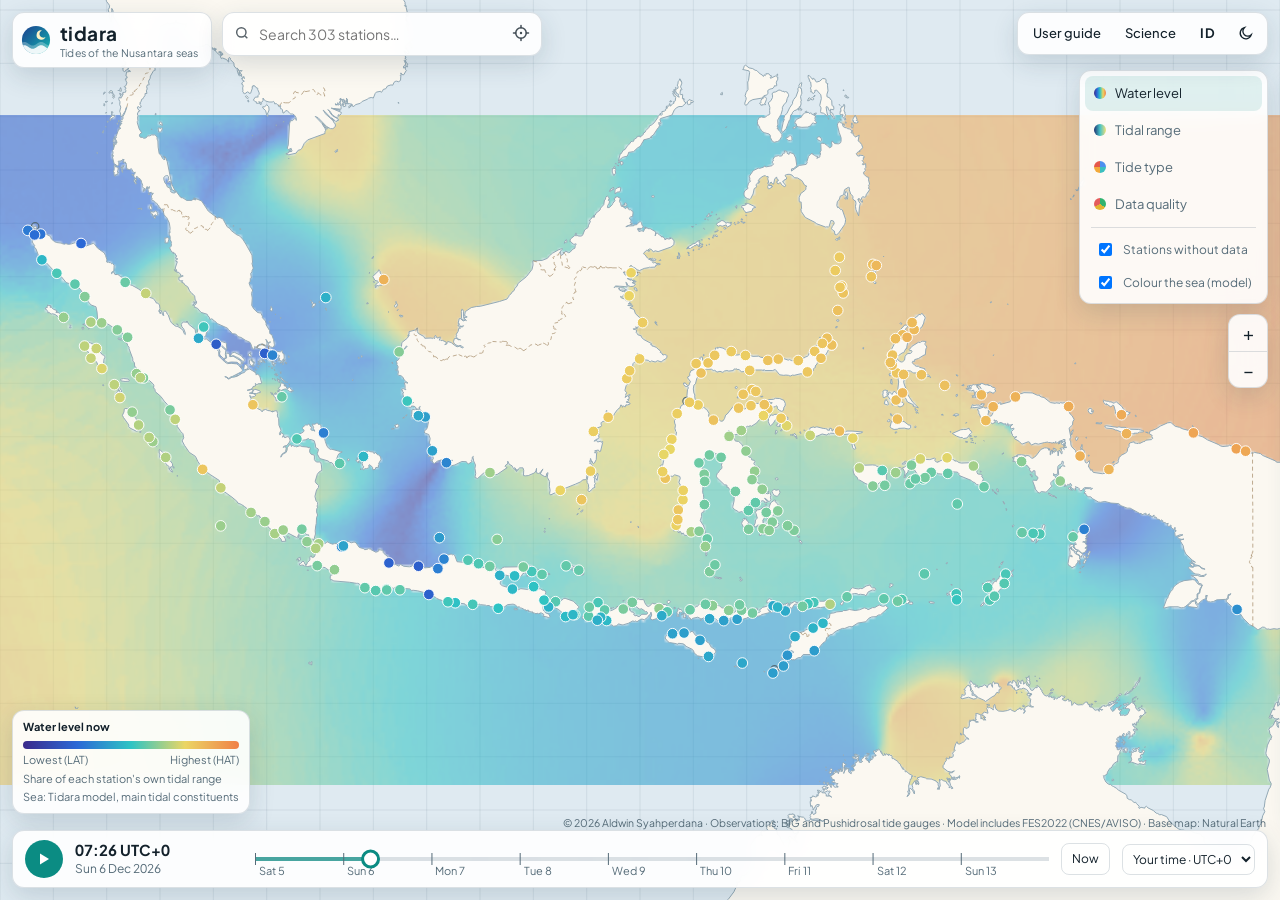
==== commit 57969bf0: "Beta: back-to-top button on guide and science; keep map within the model area Map pan and zoom are l" ====
--- a/index.html
+++ b/index.html
@@ -611,8 +611,20 @@
 }
 let raf = 0;
 function draw() { if (!raf) raf = requestAnimationFrame(render); }
+/* keep the map on the Tidara model area (15°S–10°N, 90°E–145°E, plus a small margin);
+   extra room on the side the station panel covers so a selected place is never hidden under it */
+const DOM = { w: 89.5, e: 145.5, s: -15.5, n: 10.5 };
+const sMin = () => Math.min(W / (DOM.e - DOM.w), H / (DOM.n - DOM.s));
+function clampView() {
+  view.s = Math.max(view.s, sMin());
+  const open = document.body.classList.contains("p-open") && panel.classList.contains("open");   /* offset sizes: not affected by the slide-in animation */
+  const padE = open && W > 760 ? (panel.offsetWidth + 24) / view.s : 0, padS = open && W <= 760 ? panel.offsetHeight / view.s : 0;
+  const hw = W / 2 / view.s, hh = H / 2 / view.s;
+  const lim = (c, a, b, h) => b - a <= 2 * h ? (a + b) / 2 : Math.max(a + h, Math.min(b - h, c));   /* smaller than the screen: keep it centred */
+  view.lon = lim(view.lon, DOM.w, DOM.e + padE, hw); view.lat = lim(view.lat, DOM.s - padS, DOM.n, hh);
+}
 function render() {
-  raf = 0; const k = dpr();
+  raf = 0; const k = dpr(); clampView();
   cx.setTransform(k, 0, 0, k, 0, 0); cx.fillStyle = C.sea; cx.fillRect(0, 0, W, H);
   cx.strokeStyle = C.grid; cx.lineWidth = 1; cx.beginPath();
   const g = view.s > 60 ? 1 : view.s > 25 ? 2 : 5;
@@ -670,7 +682,7 @@
 }
 
 const ptrs = new Map(); let pinch0 = null, moved = false, downAt = null;
-function zoomAt(f, px, py) { const lon = unX(px), lat = unY(py); view.s = Math.max(5, Math.min(900, view.s * f)); view.lon = lon - (px - W / 2) / view.s; view.lat = lat + (py - H / 2) / view.s; draw(); }
+function zoomAt(f, px, py) { const lon = unX(px), lat = unY(py); view.s = Math.max(sMin(), Math.min(900, view.s * f)); view.lon = lon - (px - W / 2) / view.s; view.lat = lat + (py - H / 2) / view.s; draw(); }
 cv.addEventListener("pointerdown", (e) => { cv.setPointerCapture(e.pointerId); ptrs.set(e.pointerId, [e.clientX, e.clientY]); moved = false; downAt = [e.clientX, e.clientY]; if (ptrs.size === 2) { const [a, b] = [...ptrs.values()]; pinch0 = { d: Math.hypot(a[0] - b[0], a[1] - b[1]), s: view.s }; } });
 cv.addEventListener("pointermove", (e) => {
   if (!ptrs.has(e.pointerId)) { hover(e); return; }
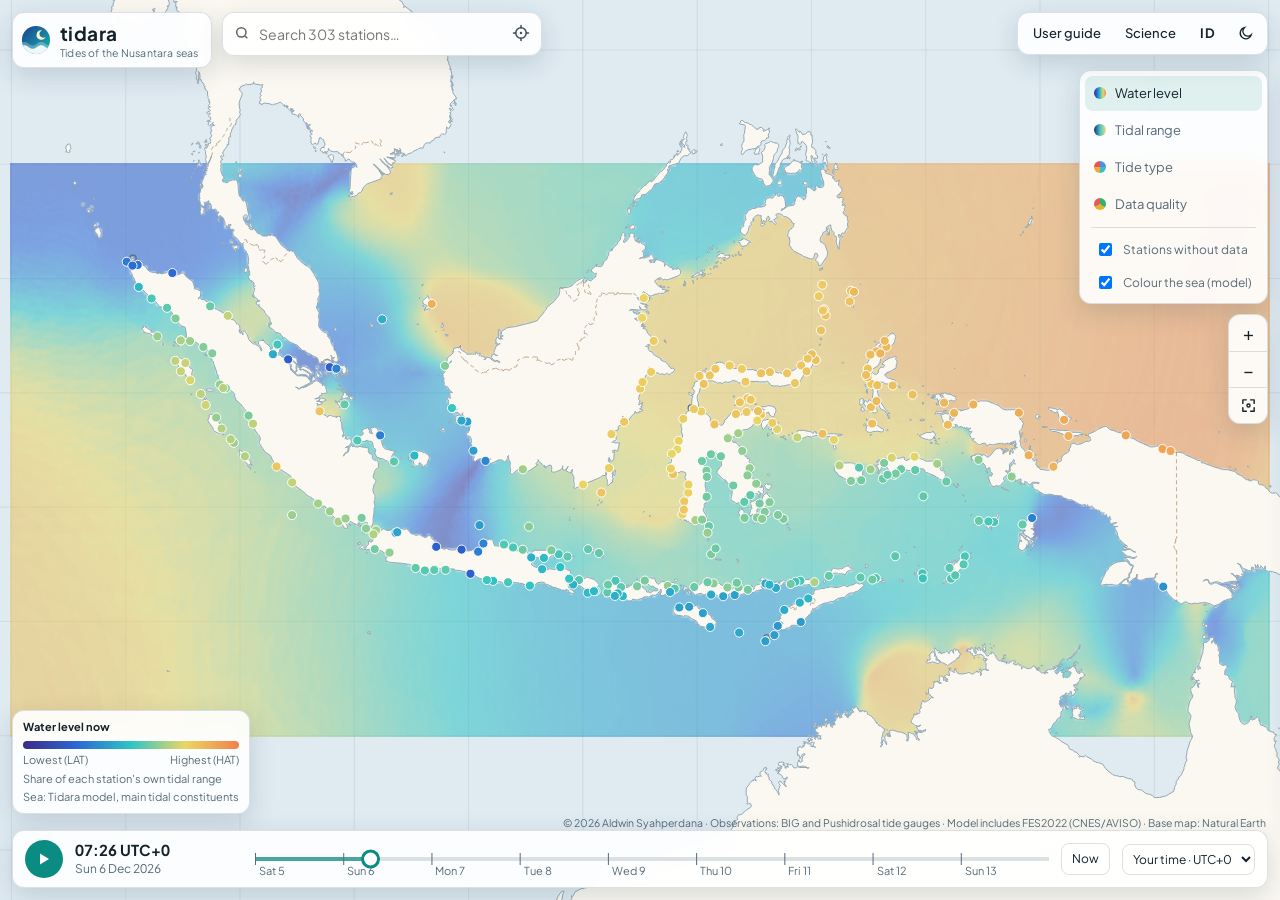
==== commit 940bb040: "Beta: home button resets the map to the whole model area (default extent) Co-Authored-By: Claude Opu" ====
--- a/index.html
+++ b/index.html
@@ -89,6 +89,7 @@
 .zoom { position: fixed; right: 12px; display: flex; flex-direction: column; z-index: 4; overflow: hidden; transition: right .25s ease; }
 .zoom button { width: 38px; height: 36px; border: 0; background: none; font-size: 18px; }
 .zoom button + button { border-top: 1px solid var(--line); }
+.zoom #zhome { display: grid; place-items: center; color: inherit; cursor: pointer; }
 body.p-open .layers, body.p-open .zoom { right: 464px; }
 
 .legend { position: fixed; left: 12px; bottom: calc(86px + env(safe-area-inset-bottom)); padding: 8px 10px; z-index: 4; font-size: 11px; min-width: 210px; }
@@ -213,7 +214,7 @@
   .layers { top: auto; bottom: calc(150px + env(safe-area-inset-bottom)); }
   .layers button span, .layers label span { display: none; }
   .layers button { padding: 9px; } .layers label { padding: 6px 9px; }
-  .zoom { display: none; }
+  .zoom #zin, .zoom #zout { display: none; } body.p-open .zoom { right: 12px; }
   .legend { bottom: calc(80px + env(safe-area-inset-bottom)); min-width: 0; max-width: 62vw; }
   .timeline { gap: 8px; padding: 7px 9px; }
   .tl-time { min-width: 100px; } .tl-time b { font-size: 13px; }
@@ -257,7 +258,7 @@
 </div>
 
 <div class="layers glass" id="layers" role="radiogroup"></div>
-<div class="zoom glass" id="zoomctl"><button id="zin">+</button><button id="zout">−</button></div>
+<div class="zoom glass" id="zoomctl"><button id="zin">+</button><button id="zout">−</button><button id="zhome"><svg viewBox="0 0 24 24" width="17" height="17" fill="none" stroke="currentColor" stroke-width="2" stroke-linecap="round" stroke-linejoin="round" aria-hidden="true"><path d="M4 9V4h5M20 9V4h-5M4 15v5h5M20 15v5h-5"/><circle cx="12" cy="12" r="2.2"/></svg></button></div>
 <div class="legend glass" id="legend"></div>
 <div class="attrib" data-i18n="attrib"></div>
 
@@ -376,7 +377,7 @@
   en: {
     tagline: "Tides of the Nusantara seas", guide: "User guide", science: "Science", search: "Search 303 stations…", noMatch: "No station matches “{q}”.",
     attrib: "© 2026 Aldwin Syahperdana · Observations: BIG and Pushidrosal tide gauges · Model includes FES2022 (CNES/AVISO) · Base map: Natural Earth",
-    now: "Now", play: "Play timeline", pause: "Pause timeline", mapTz: "Map time zone", zin: "Zoom in", zout: "Zoom out",
+    now: "Now", play: "Play timeline", pause: "Pause timeline", mapTz: "Map time zone", zin: "Zoom in", zout: "Zoom out", zhome: "Show the whole model area",
     lyr_level: "Water level", lyr_range: "Tidal range", lyr_type: "Tide type", lyr_grade: "Data quality", noData: "Stations without data", seaCol: "Colour the sea (model)", legSea: "Sea: Tidara model, main tidal constituents", layerGroup: "Map layer",
     legLevel: "Water level now", legLow: "Lowest (LAT)", legHigh: "Highest (HAT)", legShare: "Share of each station's own tidal range",
     legRange: "Tidal range (HAT − LAT)", legType: "Tide type", legGrade: "Data quality grade",
@@ -434,7 +435,7 @@
   id: {
     tagline: "Pasang surut laut Nusantara", guide: "Panduan", science: "Sains", search: "Cari 303 stasiun…", noMatch: "Tidak ada stasiun yang cocok dengan “{q}”.",
     attrib: "© 2026 Aldwin Syahperdana · Data pengamatan: stasiun pasut BIG dan Pushidrosal · Model memakai FES2022 (CNES/AVISO) · Peta dasar: Natural Earth",
-    now: "Sekarang", play: "Putar lini waktu", pause: "Jeda lini waktu", mapTz: "Zona waktu peta", zin: "Perbesar", zout: "Perkecil",
+    now: "Sekarang", play: "Putar lini waktu", pause: "Jeda lini waktu", mapTz: "Zona waktu peta", zin: "Perbesar", zout: "Perkecil", zhome: "Tampilkan seluruh area model",
     lyr_level: "Muka air", lyr_range: "Tunggang pasut", lyr_type: "Tipe pasut", lyr_grade: "Kualitas data", noData: "Stasiun tanpa data", seaCol: "Warnai laut (model)", legSea: "Laut: model Tidara, konstituen pasut utama", layerGroup: "Lapisan peta",
     legLevel: "Muka air saat ini", legLow: "Terendah (LAT)", legHigh: "Tertinggi (HAT)", legShare: "Persentase dari tunggang pasut tiap stasiun",
     legRange: "Tunggang pasut (HAT − LAT)", legType: "Tipe pasut", legGrade: "Kelas kualitas data",
@@ -558,8 +559,17 @@
 for (const r of decode(window.TIDARA_LAND)) { landPath.moveTo(r[0], r[1]); for (let i = 2; i < r.length; i += 2) landPath.lineTo(r[i], r[i + 1]); landPath.closePath(); }
 for (const r of decode(window.TIDARA_BORDERS)) { borderPath.moveTo(r[0], r[1]); for (let i = 2; i < r.length; i += 2) borderPath.lineTo(r[i], r[i + 1]); }
 let W = innerWidth, H = innerHeight;
-function resize() { W = innerWidth; H = innerHeight; cv.width = W * dpr(); cv.height = H * dpr(); drawTrack(); draw(); }
-function fit() { view.s = Math.max(6, Math.min(W / 48, (H - 170) / 20)); view.lon = 118; view.lat = W < 760 ? -3.2 : -2.4; }
+function resize() { W = innerWidth; H = innerHeight; cv.width = W * dpr(); cv.height = H * dpr(); drawTrack(); draw(); if (typeof posZoom === "function" && $("layers").childElementCount) posZoom(); }
+function fit() {   /* default extent: the whole model area */
+  const v = homeView(); Object.assign(view, v);
+}
+function homeView() { return { s: Math.min((W - 24) / (DOM.e - DOM.w), (H - 170) / (DOM.n - DOM.s)), lon: (DOM.w + DOM.e) / 2, lat: (DOM.s + DOM.n) / 2 + (W > 760 ? 0 : -1) }; }
+function goHome() {   /* animate back to the default extent */
+  const a = { ...view }, b = homeView(), t0 = performance.now(), dur = matchMedia("(prefers-reduced-motion: reduce)").matches ? 0 : 450;
+  const step = (now) => { const k = dur ? Math.min(1, (now - t0) / dur) : 1, e = 1 - Math.pow(1 - k, 3);
+    view.s = a.s * Math.pow(b.s / a.s, e); view.lon = a.lon + (b.lon - a.lon) * e; view.lat = a.lat + (b.lat - a.lat) * e; draw(); if (k < 1) requestAnimationFrame(step); };
+  requestAnimationFrame(step);
+}
 const X = (lon) => (lon - view.lon) * view.s + W / 2, Y = (lat) => (view.lat - lat) * view.s + H / 2;
 const unX = (x) => (x - W / 2) / view.s + view.lon, unY = (y) => view.lat - (y - H / 2) / view.s;
 
@@ -695,7 +705,7 @@
 cv.addEventListener("pointerup", up); cv.addEventListener("pointercancel", up);
 cv.addEventListener("wheel", (e) => { e.preventDefault(); zoomAt(Math.exp(-e.deltaY * 0.0016), e.clientX, e.clientY); }, { passive: false });
 cv.addEventListener("dblclick", (e) => zoomAt(2, e.clientX, e.clientY));
-$("zin").onclick = () => zoomAt(1.6, W / 2, H / 2); $("zout").onclick = () => zoomAt(1 / 1.6, W / 2, H / 2);
+$("zin").onclick = () => zoomAt(1.6, W / 2, H / 2); $("zout").onclick = () => zoomAt(1 / 1.6, W / 2, H / 2); $("zhome").onclick = goHome;
 function pick(x, y) { let best = null, bd = 18; for (const s of ST) { if (s.lat == null) continue; const d = Math.hypot(X(s.lon) - x, Y(s.lat) - y); if (d < bd) { bd = d; best = s; } } return best; }
 function hover(e) {
   const tip = $("tip"), s = pick(e.clientX, e.clientY);
@@ -721,7 +731,11 @@
   $("layers").querySelectorAll("button").forEach((b) => b.onclick = () => { state.layer = b.dataset.l; buildLayers(); computeValues(); legend(); draw(); });
   $("nd").onchange = (e) => { state.showNoData = e.target.checked; draw(); };
   $("seac").onchange = (e) => { SEA.on = e.target.checked; try { localStorage.setItem("tidara.sea", SEA.on ? "1" : "0"); } catch (x) {} legend(); draw(); };
-  $("zoomctl").style.top = ($("layers").getBoundingClientRect().bottom + 10) + "px";
+  posZoom();
+}
+function posZoom() {   /* desktop: below the layer menu; phone: only the home button, just above the layer menu */
+  const L = $("layers").getBoundingClientRect(), z = $("zoomctl");
+  z.style.top = (W <= 760 ? L.top - 10 - z.offsetHeight : L.bottom + 10) + "px";
 }
 function legend() {
   const L = $("legend");
@@ -1537,7 +1551,7 @@
   document.querySelectorAll("[data-i18n]").forEach((el) => el.textContent = t(el.dataset.i18n));
   $("q").placeholder = t("search"); $("q").setAttribute("aria-label", t("search")); coordUI.lang(); $("cX").setAttribute("aria-label", t("close"));
   $("map").setAttribute("aria-label", t("mapLbl")); panel.setAttribute("aria-label", t("panelLbl")); $("pClose").setAttribute("aria-label", t("close"));
-  $("zin").setAttribute("aria-label", t("zin")); $("zout").setAttribute("aria-label", t("zout"));
+  $("zin").setAttribute("aria-label", t("zin")); $("zout").setAttribute("aria-label", t("zout")); $("zhome").setAttribute("aria-label", t("zhome")); $("zhome").title = t("zhome");
   $("play").setAttribute("aria-label", state.playing ? t("pause") : t("play")); $("tz").setAttribute("aria-label", t("mapTz"));
   const u = $("fUnit").options; ["h", "d", "m", "y"].forEach((k, i) => u[i].textContent = t("u_" + k));
   const st = $("fStep"), sv = st.value || "5"; st.innerHTML = STEPS.map((n) => `<option value="${n}">${n === 1 ? t("min1") : n === 60 ? t("hour1") : t("minN", { n })}</option>`).join(""); st.value = sv;
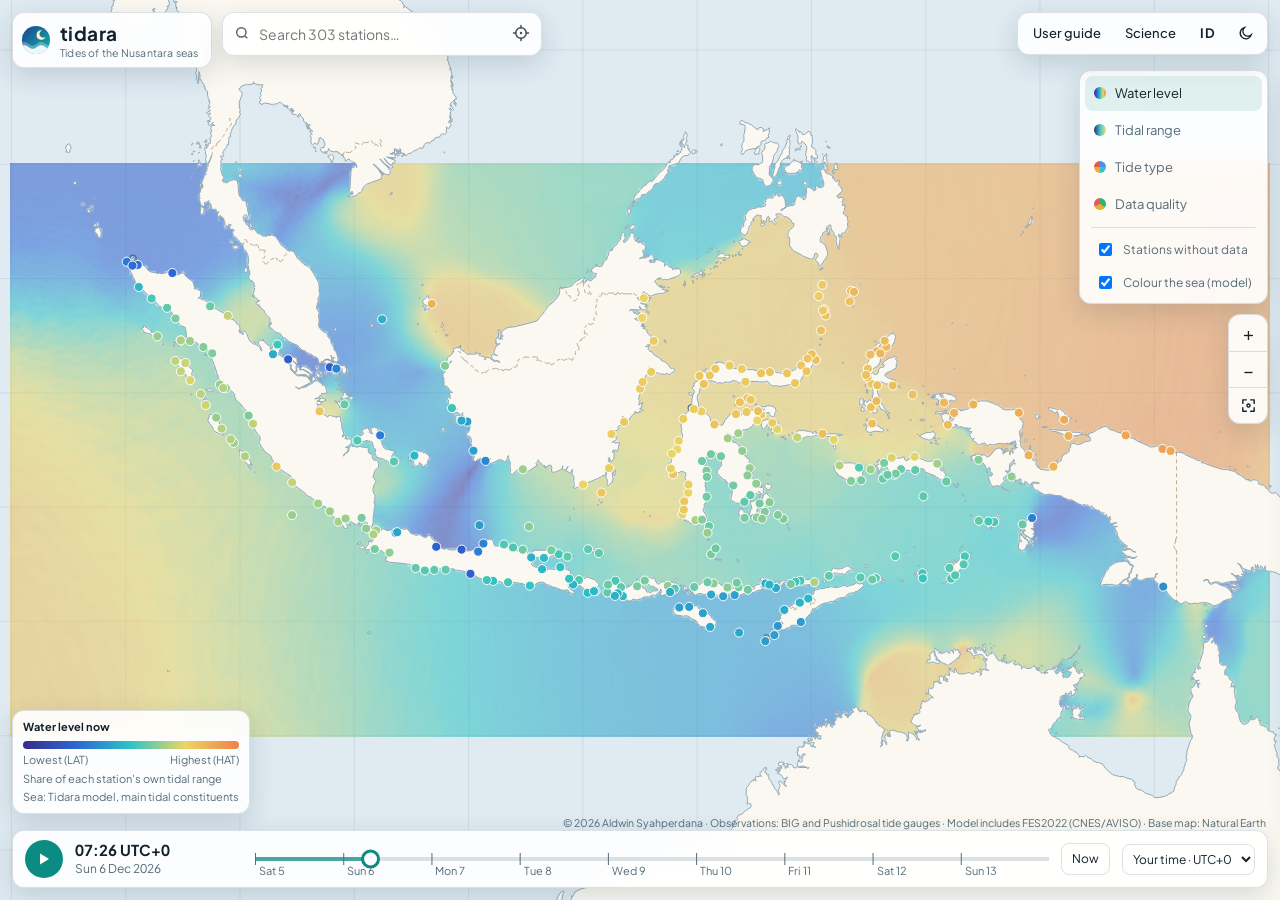
==== commit ce109607: "Website v1.1: home button (whole model area), map limited to the model area, back-to-top on guide an" ====
--- a/index.html
+++ b/index.html
@@ -175,9 +175,6 @@
 .near .row { display: flex; align-items: center; gap: 10px; font-size: 12.5px; padding: 6px 8px; border: 1px solid var(--line); border-radius: 8px; }
 .near .row span { flex: 1; min-width: 0; } .near .row small { color: var(--muted); display: block; }
 .near .row button { border: 1px solid var(--line); background: none; border-radius: 7px; padding: 4px 10px; font-size: 12px; white-space: nowrap; }
-.msw { display: inline-flex; vertical-align: middle; border: 1px solid var(--line); border-radius: 999px; overflow: hidden; margin-top: 2px; }
-.msw button { font: inherit; font-size: 12px; padding: 3px 10px; border: 0; background: transparent; color: var(--muted); cursor: pointer; }
-.msw button.on { background: var(--accent, #0a6fb8); color: #fff; }
 .chip.c-hi { color: #0a7f0a; border-color: rgba(12,163,12,.45); } .chip.c-md { color: #9a6a00; border-color: rgba(250,178,25,.6); } .chip.c-lo { color: #c0392b; border-color: rgba(208,59,59,.5); }
 :root[data-theme="dark"] .chip.c-hi { color: #7ee2a8; } :root[data-theme="dark"] .chip.c-md { color: #f2cf6b; } :root[data-theme="dark"] .chip.c-lo { color: #ff8f8f; }
 .svx { display: grid; grid-template-columns: 1fr auto; gap: 8px; margin-top: 12px; align-items: end; }
@@ -404,7 +401,7 @@
     downloading: "Downloading {f} ({s} MB).", dlFail: "Download failed: {e}", tooBigCopy: "Too large to copy. Use Download instead.", copied: "Copied {n} high and low waters.", copyBlocked: "Copy was blocked by the browser.",
     yourTime: "Your time", stationZone: "station", close: "Close station panel", panelLbl: "Station details", mapLbl: "Map of Indonesian tide stations",
     csvTitle: "Tidara tide prediction", csvAstro: "astronomical tide only", csvTimes: "times", csvDate: "date_time", csvType: "type", csvHLAT: "height_m_above_LAT", csvHMSL: "height_m_rel_MSL", csvHHAT: "height_m_rel_HAT", csvHW: "HW", csvLW: "LW",
-    seaPoint: "Sea point", regName: "Sunda regional model (experimental)", regTxt: "D-Flow FM hydrodynamic run 18, FES2022 open boundary, Manning n = 0.020. Not corrected with tide gauges.", regChip: "Regional · experimental", regSw: "Model source", regV10: "Tidara v1.0", regReg: "Regional (beta)", regAcc: "not yet validated here; at tide gauges its median error is about 5 cm, larger than Tidara v1.0", regDiff: "Difference from Tidara v1.0", regDiff2: "Difference from regional model", regDiffTxt: "{d} cm RMS (main constituents)", regT: "Experimental regional model", regP: "This prediction comes from our regional hydrodynamic model of the Sunda Shelf, which is still under development. Tidara v1.0 is more accurate and stays the default; use this only for comparison.", regOut: "The regional model does not cover this point.", modelName: "Tidara Indonesian tide model v1.0", modelChip: "Model prediction", model: "Model", modelTxt: "EOT20 + GOT5.5/5.6 + FES2022 ensemble, corrected with BIG and Pushidrosal tide gauges",
+    seaPoint: "Sea point", modelName: "Tidara Indonesian tide model v1.0", modelChip: "Model prediction", model: "Model", modelTxt: "EOT20 + GOT5.5/5.6 + FES2022 ensemble, corrected with BIG and Pushidrosal tide gauges",
     estAcc: "Estimated accuracy", estAccTxt: "about ±{r} cm RMS (astronomical tide)", disagree: "Model disagreement", seasonal: "Seasonal terms", seasonalTxt: "Sa/Ssa taken from {s}",
     confHi: "High confidence", confMd: "Medium confidence", confLo: "Low confidence — use at your own risk",
     confHiP: "The model should be within about ±{r} cm (RMS) here. Open water with good model agreement.",
@@ -462,7 +459,7 @@
     downloading: "Mengunduh {f} ({s} MB).", dlFail: "Unduhan gagal: {e}", tooBigCopy: "Terlalu besar untuk disalin. Gunakan Unduh.", copied: "{n} air tinggi dan rendah disalin.", copyBlocked: "Penyalinan diblokir oleh peramban.",
     yourTime: "Waktu Anda", stationZone: "stasiun", close: "Tutup panel stasiun", panelLbl: "Rincian stasiun", mapLbl: "Peta stasiun pasang surut Indonesia",
     csvTitle: "Prediksi pasang surut Tidara", csvAstro: "hanya pasut astronomis", csvTimes: "waktu", csvDate: "tanggal_waktu", csvType: "jenis", csvHLAT: "tinggi_m_di_atas_LAT", csvHMSL: "tinggi_m_thd_MSL", csvHHAT: "tinggi_m_thd_HAT", csvHW: "Tinggi", csvLW: "Rendah",
-    seaPoint: "Titik laut", regName: "Model regional Sunda (eksperimental)", regTxt: "Simulasi hidrodinamika D-Flow FM run 18, batas terbuka FES2022, Manning n = 0,020. Belum dikoreksi dengan stasiun pasut.", regChip: "Regional · eksperimental", regSw: "Sumber model", regV10: "Tidara v1.0", regReg: "Regional (beta)", regAcc: "belum divalidasi di sini; di stasiun pasut galat mediannya sekitar 5 cm, lebih besar daripada Tidara v1.0", regDiff: "Selisih dengan Tidara v1.0", regDiff2: "Selisih dengan model regional", regDiffTxt: "{d} cm RMS (konstituen utama)", regT: "Model regional eksperimental", regP: "Prediksi ini berasal dari model hidrodinamika regional Paparan Sunda kami yang masih dikembangkan. Tidara v1.0 lebih akurat dan tetap menjadi bawaan; gunakan ini hanya sebagai pembanding.", regOut: "Model regional tidak mencakup titik ini.", modelName: "Model pasut Indonesia Tidara v1.0", modelChip: "Prediksi model", model: "Model", modelTxt: "Ensembel EOT20 + GOT5.5/5.6 + FES2022, dikoreksi dengan stasiun pasut BIG dan Pushidrosal",
+    seaPoint: "Titik laut", modelName: "Model pasut Indonesia Tidara v1.0", modelChip: "Prediksi model", model: "Model", modelTxt: "Ensembel EOT20 + GOT5.5/5.6 + FES2022, dikoreksi dengan stasiun pasut BIG dan Pushidrosal",
     estAcc: "Perkiraan akurasi", estAccTxt: "sekitar ±{r} cm RMS (pasut astronomis)", disagree: "Selisih antarmodel", seasonal: "Komponen musiman", seasonalTxt: "Sa/Ssa diambil dari {s}",
     confHi: "Keyakinan tinggi", confMd: "Keyakinan sedang", confLo: "Keyakinan rendah — risiko ditanggung pengguna",
     confHiP: "Model di sini diperkirakan dalam ±{r} cm (RMS). Perairan terbuka dengan kesesuaian model yang baik.",
@@ -1048,80 +1045,27 @@
   const m = await modelAt(lat, lon); clearTimeout(slow);
   if (!m) { toast(t("tapSea")); return; }
   const { c, ns, s0 } = modelConsts(m);
-  const base = { virtual: true, code: "PT", name: t("seaPoint"), lat: +lat.toFixed(5), lon: +lon.toFixed(5), c, conf: m.conf, spread: m.spread, cov: m.cov, near: ns, seasonalFrom: s0,
-    tz: ns.length ? ns[0][0].tz : (lon < 114.6 ? 7 : lon < 127 ? 8 : 9), src: "v10" };
-  if (IS_BETA) {   /* beta only: experimental regional model as an alternative source */
-    const rc = (await regLoad()) ? regionalAt(lat, lon) : null;
-    if (rc) {
-      if (s0) for (const k of ["Sa", "Ssa"]) if (s0.c[k]) rc[k] = s0.c[k];
-      base.v10c = c; base.regc = rc; base.regDiff = constDiff(c, rc);
-      if (REGPREF === "reg") { base.c = rc; base.src = "reg"; base.name = `${t("seaPoint")} (${t("regReg")})`; }
-    }
-  }
-  select(datumsFor(base), fly);
-}
-/* ---------- beta: Sunda regional model (D-Flow FM run 18), loaded only on the test site ---------- */
-const IS_BETA = /^\/tidara-beta(\/|$)/.test(location.pathname);
-let REG = null, REGWAIT = null, REGPREF = "v10";
-try { REGPREF = localStorage.getItem("tidara.regsrc") === "reg" ? "reg" : "v10"; } catch (e) {}
-function regLoad() {
-  if (REG) return Promise.resolve(REG); if (REGWAIT) return REGWAIT;
-  return REGWAIT = new Promise((res) => {
-    const sc = document.createElement("script"); sc.src = "assets/model/regional_sunda.js";
-    sc.onload = () => { const R = window.TIDARA_REGIONAL; if (!R) return res(null);
-      const bin = atob(R.data), u8 = new Uint8Array(bin.length); for (let i = 0; i < bin.length; i++) u8[i] = bin.charCodeAt(i);
-      REG = Object.assign({}, R, { q: new Int16Array(u8.buffer) }); delete REG.data; res(REG); };
-    sc.onerror = () => res(null); document.head.appendChild(sc);
-  });
-}
-function regCell(j, i) {   /* complex amplitudes [re, im] per constituent, or null on land / outside */
-  const R = REG; if (j < 0 || i < 0 || j >= R.ny || i >= R.nx) return null;
-  const NN = R.ny * R.nx, cell = j * R.nx + i; if (R.q[cell] === R.missing) return null;
-  const z = new Float64Array(2 * R.names.length);
-  for (let k = 0; k < R.names.length; k++) { z[2 * k] = R.q[(2 * k) * NN + cell] * R.scale; z[2 * k + 1] = R.q[(2 * k + 1) * NN + cell] * R.scale; }
-  return z;
-}
-function regionalAt(lat, lon) {
-  const R = REG, fj = (lat - R.lat0) / R.step, fi = (lon - R.lon0) / R.step, j0 = Math.floor(fj), i0 = Math.floor(fi), wy = fj - j0, wx = fi - i0;
-  let cs = [];
-  for (const [dj, di, w] of [[0, 0, (1 - wy) * (1 - wx)], [1, 0, wy * (1 - wx)], [0, 1, (1 - wy) * wx], [1, 1, wy * wx]]) { const z = regCell(j0 + dj, i0 + di); if (z) cs.push([z, w + 1e-6]); }
-  if (!cs.length) { let best = null;
-    for (let dj = -1; dj <= 2; dj++) for (let di = -1; di <= 2; di++) { const z = regCell(j0 + dj, i0 + di); if (!z) continue; const d = Math.hypot(j0 + dj - fj, i0 + di - fi); if (!best || d < best[1]) best = [z, d]; }
-    if (!best) return null; cs = [[best[0], 1]]; }
-  const W0 = cs.reduce((a, x) => a + x[1], 0), z = new Float64Array(2 * R.names.length);
-  for (const [zz, w] of cs) for (let k = 0; k < z.length; k++) z[k] += w / W0 * zz[k];
-  const list = R.names.map((n, k) => [n, [+Math.hypot(z[2 * k], z[2 * k + 1]).toFixed(4), +(((Math.atan2(z[2 * k + 1], z[2 * k]) * 180 / Math.PI) + 360) % 360).toFixed(1)]]).filter((x) => x[1][0] >= 0.0005);
-  list.sort((a, b) => b[1][0] - a[1][0]); const c = {}; for (const [n, v] of list) c[n] = v; return c;
-}
-function constDiff(a, b) {   /* RMS of the vector difference over the constituents both models carry (metres) */
-  let s = 0; for (const n of ["M2", "S2", "N2", "K2", "K1", "O1", "P1", "Q1", "M4", "MS4"]) {
-    const A = a[n] || [0, 0], B = b[n] || [0, 0], ga = A[1] * Math.PI / 180, gb = B[1] * Math.PI / 180;
-    s += (A[0] * Math.cos(ga) - B[0] * Math.cos(gb)) ** 2 + (A[0] * Math.sin(ga) - B[0] * Math.sin(gb)) ** 2; }
-  return Math.sqrt(s / 2);
-}
-function setRegSrc(v) { REGPREF = v; try { localStorage.setItem("tidara.regsrc", v); } catch (e) {} const s = state.sel; if (s && s.virtual) selectPoint(s.lat, s.lon, false); }
+  const p = datumsFor({ virtual: true, code: "PT", name: t("seaPoint"), lat: +lat.toFixed(5), lon: +lon.toFixed(5), c, conf: m.conf, spread: m.spread, cov: m.cov, near: ns, seasonalFrom: s0,
+    tz: ns.length ? ns[0][0].tz : (lon < 114.6 ? 7 : lon < 127 ? 8 : 9) });
+  select(p, fly);
+}
 const fmtLL = (lat, lon) => `${nf(Math.abs(lat), 4)}° ${lat < 0 ? (ID() ? "LS" : "S") : (ID() ? "LU" : "N")}, ${nf(lon, 4)}° ${ID() ? "BT" : "E"}`;
 const altLL = (la, lo) => `<span class="num">${GEO.fmt.DDM(la, lo)}<br>${GEO.fmt.DMS(la, lo)}<br>UTM ${GEO.fmt.UTM(la, lo)}</span>`;
-const fileCode = (s) => s.virtual ? `PT_${s.lat.toFixed(3)}_${s.lon.toFixed(3)}${s.src === "reg" ? "_REG" : ""}` : s.code;
+const fileCode = (s) => s.virtual ? `PT_${s.lat.toFixed(3)}_${s.lon.toFixed(3)}` : s.code;
 function pointStatic(s) {
   const cl = confClass(s.conf), r = Math.max(1, Math.round(s.conf * 100)), title = { hi: "confHi", md: "confMd", lo: "confLo" }[cl];
-  const reg = s.src === "reg";
   $("pName").textContent = t("seaPoint");
-  $("pSub").textContent = `${fmtLL(s.lat, s.lon)} · ${t(reg ? "regName" : "modelName")}`;
-  $("pChips").innerHTML = (reg ? `<span class="chip c-md">${t("regChip")}</span>` : `<span class="chip c-${cl}">${t(title).split(" — ")[0]} · ±${r} cm</span>`) + `<span class="chip">${typeName(s.type)}</span><span class="chip num">${t("range")} ${nf(s.datums.HAT - s.datums.LAT)} m</span>`;
-  const sw = s.regc ? `<span class="msw" role="group" aria-label="${t("regSw")}" title="${t("regSw")}"><button type="button" data-src="v10"${reg ? "" : ' class="on" aria-pressed="true"'}>${t("regV10")}</button><button type="button" data-src="reg"${reg ? ' class="on" aria-pressed="true"' : ""}>${t("regReg")}</button></span>` : "";
+  $("pSub").textContent = `${fmtLL(s.lat, s.lon)} · ${t("modelName")}`;
+  $("pChips").innerHTML = `<span class="chip c-${cl}">${t(title).split(" — ")[0]} · ±${r} cm</span><span class="chip">${typeName(s.type)}</span><span class="chip num">${t("range")} ${nf(s.datums.HAT - s.datums.LAT)} m</span>`;
   $("pInfo").innerHTML = [
     [t("position"), fmtLL(s.lat, s.lon)], [t("posAlt"), altLL(s.lat, s.lon)], [t("localTime"), `${INDO[s.tz]} (${offStr(s.tz)})`],
-    ...(reg ? [[t("model"), `${t("regName")} · ${t("regTxt")}`], [t("estAcc"), t("regAcc")], [t("regDiff"), t("regDiffTxt", { d: nf(s.regDiff * 100, 1) })]]
-      : [[t("model"), `${t("modelName")} · ${t("modelTxt")}`], [t("estAcc"), t("estAccTxt", { r })], [t("disagree"), `${nf(s.spread * 100, 1)} cm (EOT20, GOT, FES2022)`],
-         ...(s.regc ? [[t("regDiff2"), t("regDiffTxt", { d: nf(s.regDiff * 100, 1) })]] : [])]),
+    [t("model"), `${t("modelName")} · ${t("modelTxt")}`], [t("estAcc"), t("estAccTxt", { r })],
+    [t("disagree"), `${nf(s.spread * 100, 1)} cm (EOT20, GOT, FES2022)`],
     [t("seasonal"), s.seasonalFrom ? t("seasonalTxt", { s: `${s.seasonalFrom.name} (${s.seasonalFrom.code})` }) : "—"],
     [t("tideType"), `${typeName(s.type)} (F = ${nf(s.F, 3)})`],
   ].map(([k, v]) => `<dt>${k}</dt><dd>${v}</dd>`).join("");
-  if (sw) $("pChips").insertAdjacentHTML("beforeend", sw);
-  $("pChips").querySelectorAll(".msw button").forEach((b) => b.onclick = () => { if (b.dataset.src !== s.src) setRegSrc(b.dataset.src); });
-  $("cConf").hidden = false; $("confBox").className = "conf c-" + (reg ? "md" : cl);
-  $("confT").textContent = reg ? t("regT") : t(title); $("confP").textContent = reg ? t("regP") : t(title + "P", { r });
+  $("cConf").hidden = false; $("confBox").className = "conf c-" + cl;
+  $("confT").textContent = t(title); $("confP").textContent = t(title + "P", { r });
   $("nearList").innerHTML = `<div class="lbl">${t("nearTitle")}</div>` + s.near.map(([st, d]) =>
     `<div class="row"><span><b>${st.name}</b><small>${st.code} · ${t("grade")} ${st.grade} · ${t("seaKm", { d: nint(d) })}</small></span><button type="button" data-code="${st.code}">${t("useSt")}</button></div>`).join("");
   $("nearList").querySelectorAll("button[data-code]").forEach((b) => b.onclick = () => select(byCode[b.dataset.code], true));
